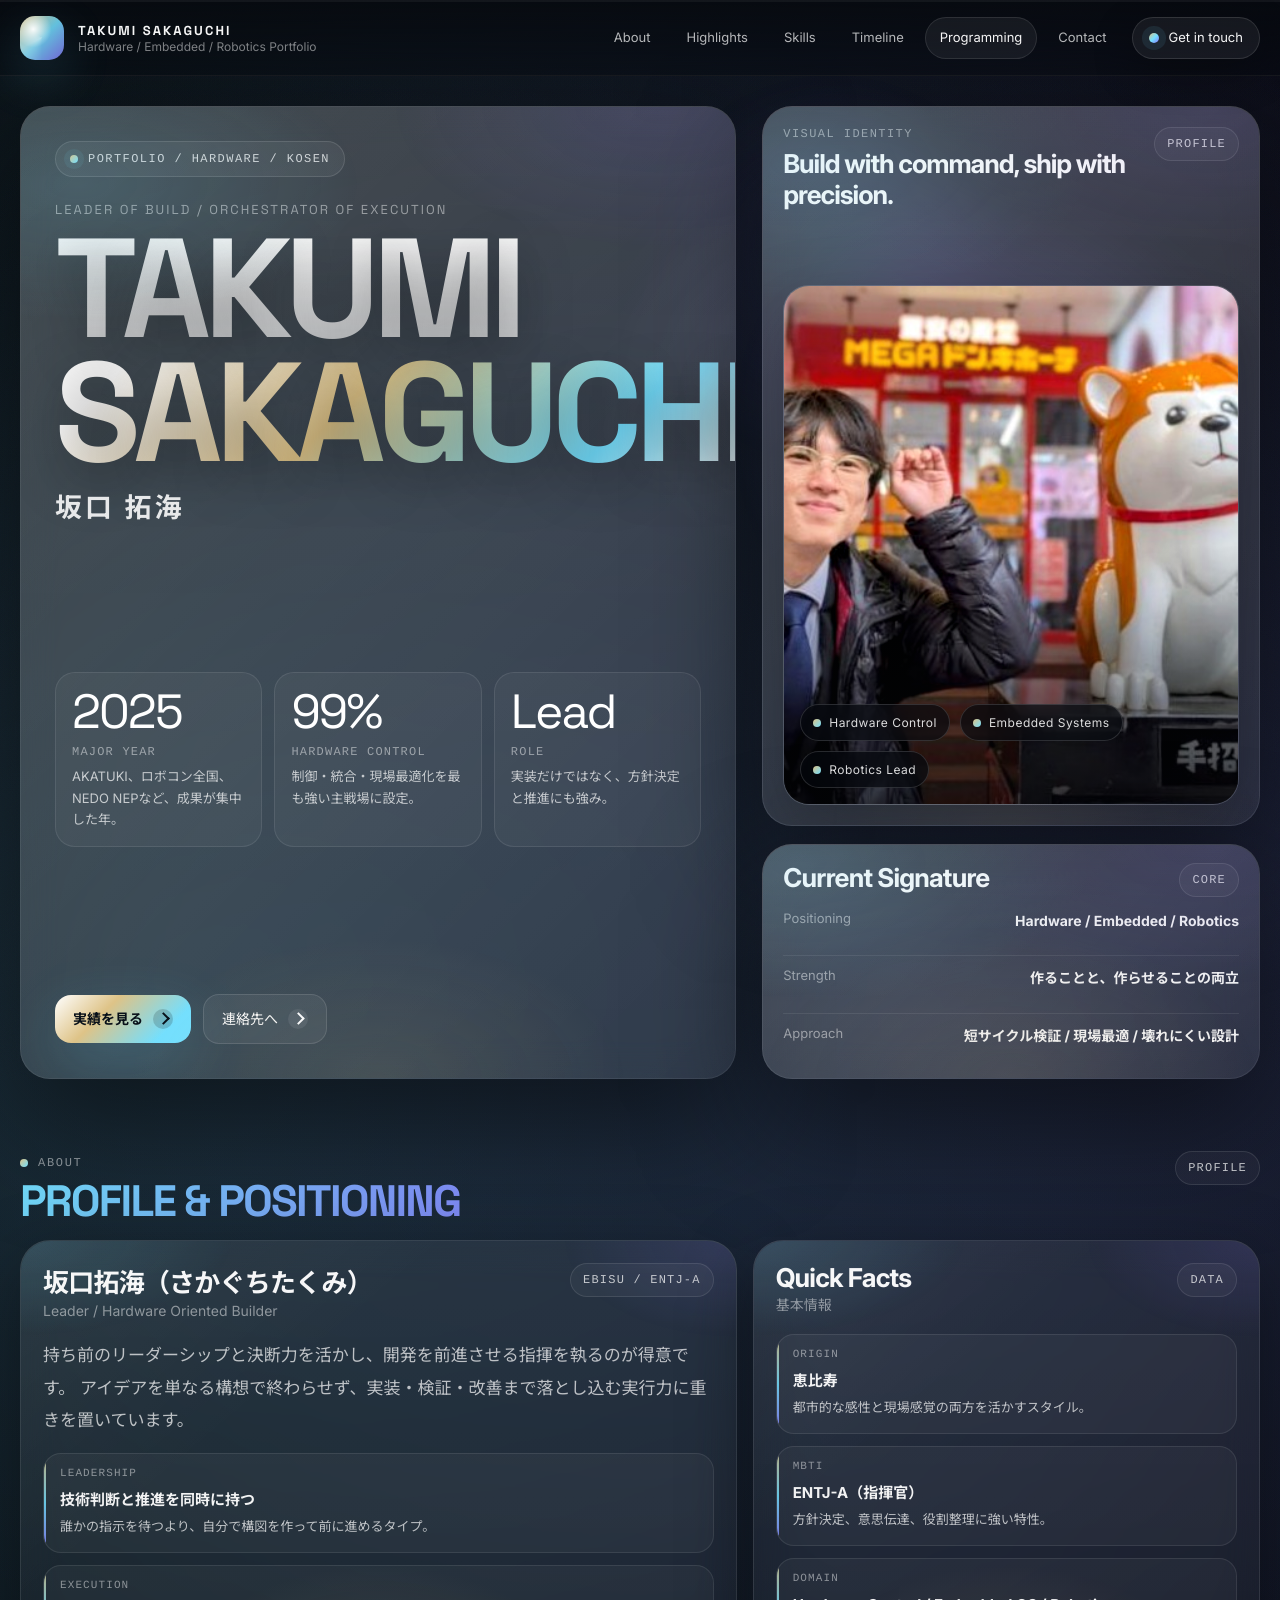
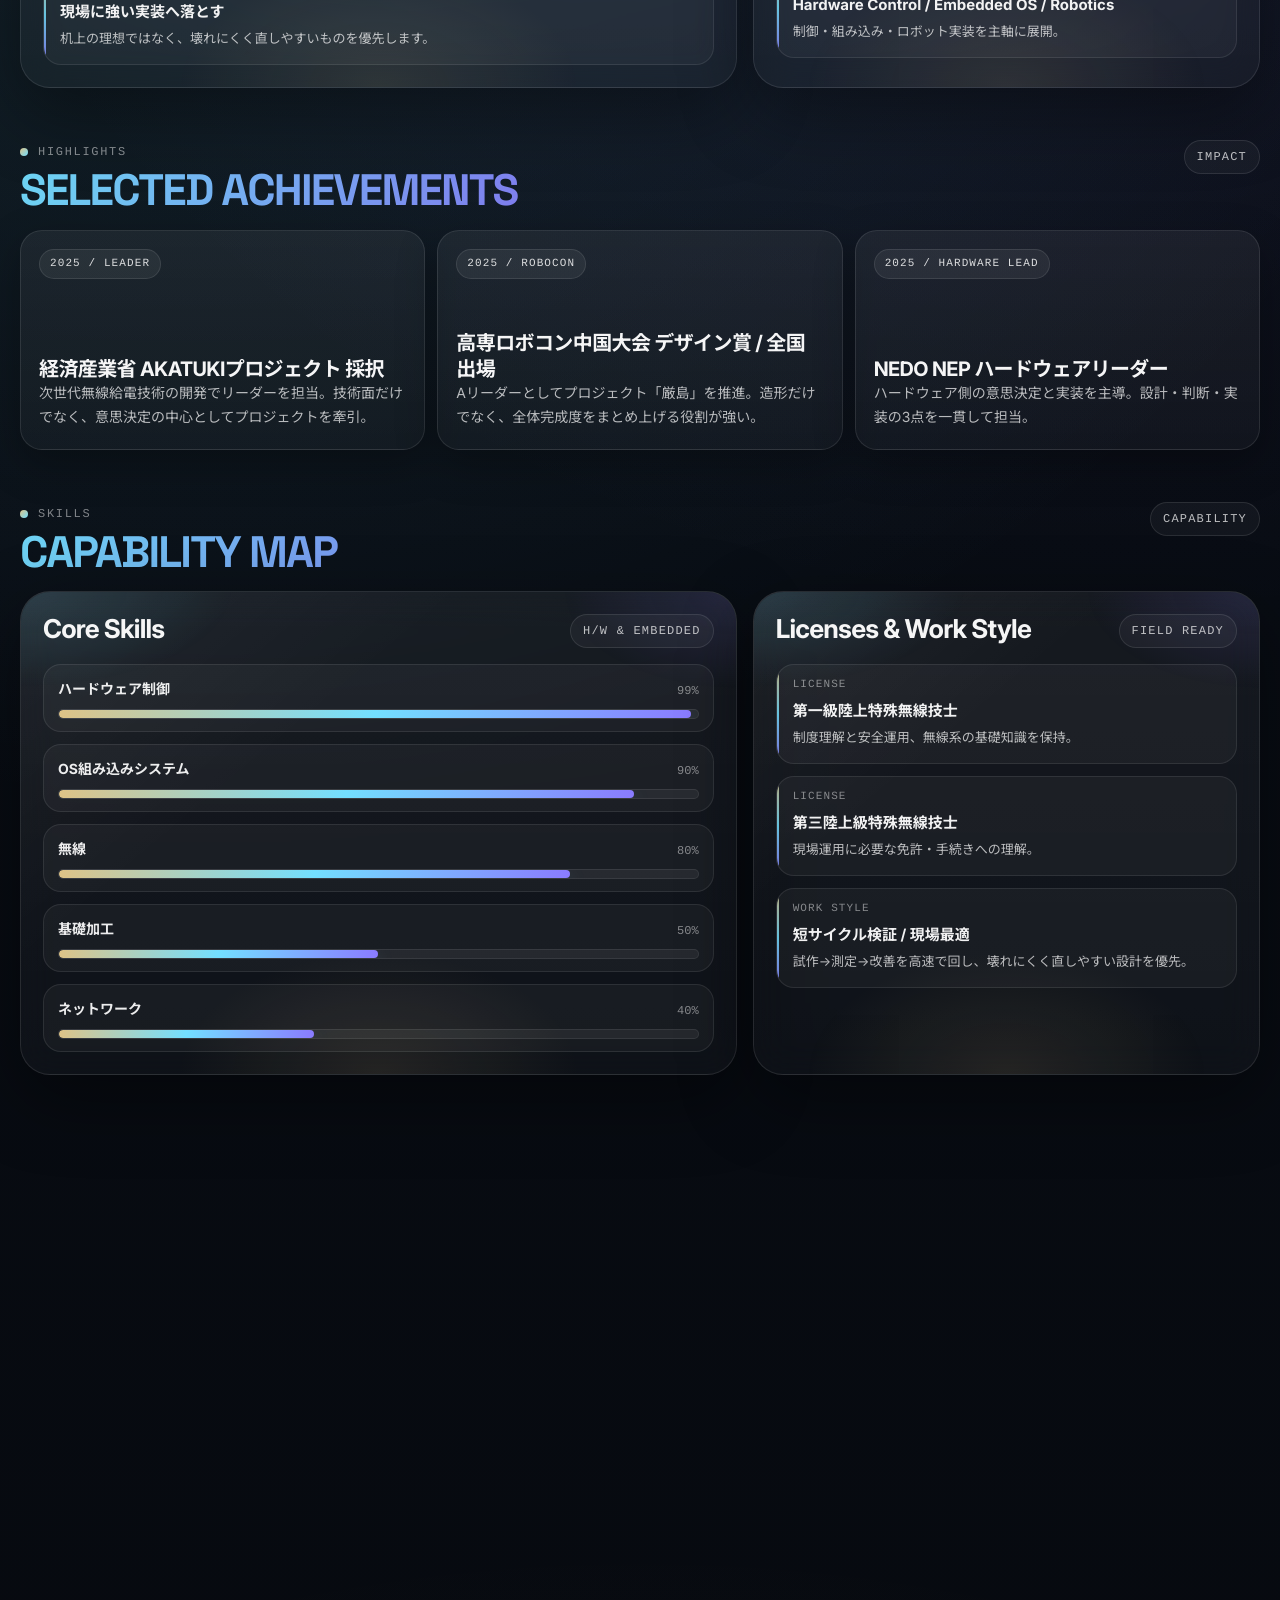
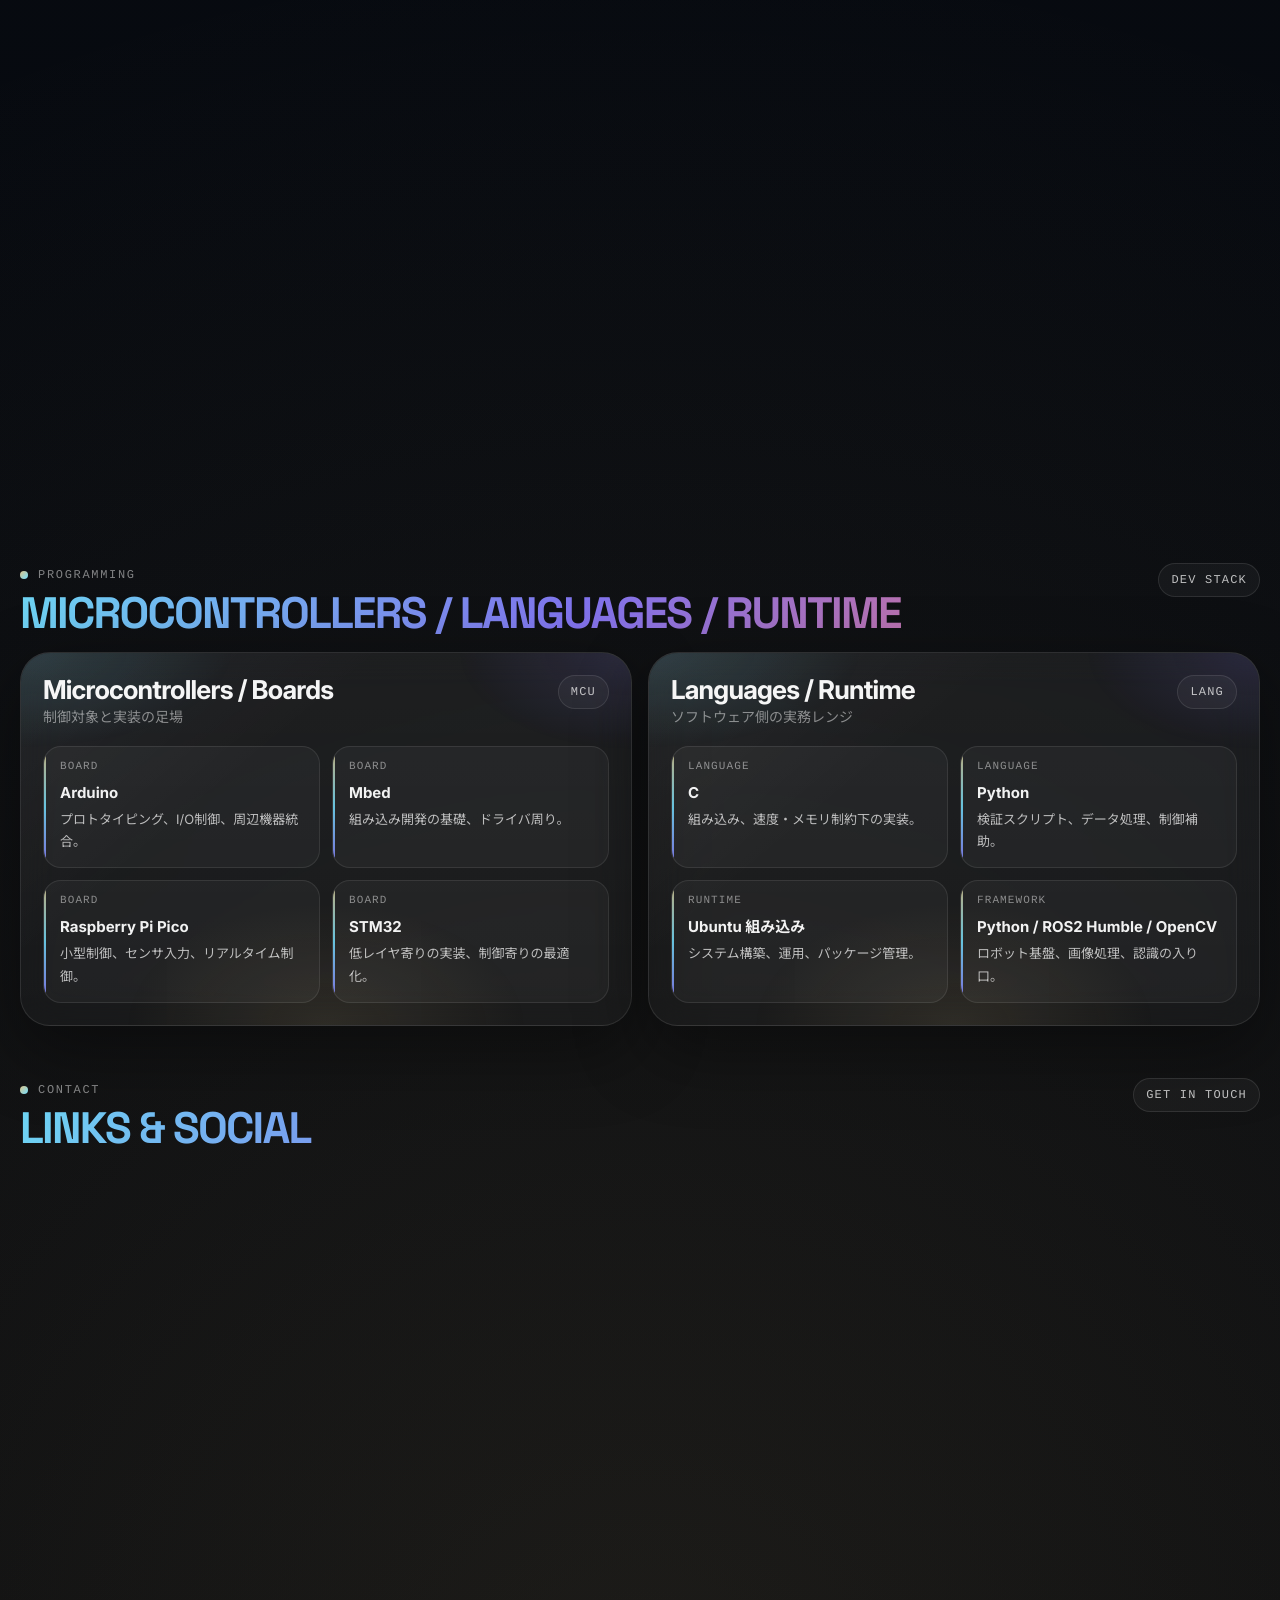
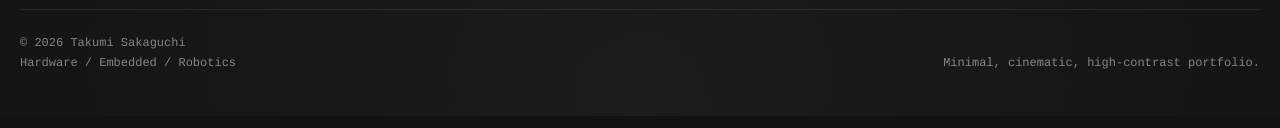
==== docs/index.html @ 0d45db68 "Modernize docs UI with external CSS/JS assets" ====
<!doctype html>
<html lang="ja">
<head>
  <meta charset="utf-8" />
  <meta name="viewport" content="width=device-width, initial-scale=1" />
  <meta name="color-scheme" content="dark" />
  <meta name="theme-color" content="#06070b" />
  <title>坂口拓海 | Portfolio</title>

  <meta name="description" content="坂口拓海（さかぐちたくみ）| Hardware / Embedded / Robotics Portfolio" />
  <meta name="robots" content="index,follow" />
  <link rel="canonical" href="https://neyayomosugara.github.io/" />

  <meta property="og:title" content="坂口拓海 | Portfolio" />
  <meta property="og:description" content="Hardware / Embedded / Robotics" />
  <meta property="og:type" content="website" />
  <meta property="og:url" content="https://neyayomosugara.github.io/" />

  <link rel="preconnect" href="https://fonts.googleapis.com" />
  <link rel="preconnect" href="https://fonts.gstatic.com" crossorigin />
  <link href="https://fonts.googleapis.com/css2?family=Inter:wght@400;500;600;700;800;900&family=Noto+Sans+JP:wght@400;500;700;800&family=Space+Grotesk:wght@500;700&display=swap" rel="stylesheet" />

  <script type="application/ld+json">
  {
    "@context": "https://schema.org",
    "@type": "Person",
    "name": "坂口 拓海",
    "alternateName": "Takumi Sakaguchi",
    "url": "https://neyayomosugara.github.io/",
    "sameAs": [
      "https://www.instagram.com/neya_kosen/",
      "https://www.linkedin.com/in/%E6%8B%93%E6%B5%B7-%E5%9D%82%E5%8F%A3-61258a3ab/?skipRedirect=true"
    ],
    "jobTitle": "Hardware / Embedded / Robotics",
    "knowsAbout": [
      "Hardware Control",
      "Embedded Systems",
      "Robotics",
      "Wireless",
      "KOSEN Robocon"
    ]
  }
  </script>

  <style>
    :root{
      --bg: #05070b;
      --bg-soft: #0a0f17;
      --panel: rgba(12,16,24,.68);
      --panel-2: rgba(255,255,255,.04);
      --panel-3: rgba(255,255,255,.06);
      --line: rgba(255,255,255,.10);
      --line-strong: rgba(255,255,255,.18);
      --text: rgba(255,255,255,.96);
      --muted: rgba(255,255,255,.70);
      --muted-2: rgba(255,255,255,.48);

      --gold: #dec387;
      --ice: #73dfff;
      --violet: #8a7bff;
      --rose: #ff7f93;
      --lime: #7df0bb;

      --glow-a: radial-gradient(circle at 15% 20%, rgba(115,223,255,.16), transparent 35%);
      --glow-b: radial-gradient(circle at 88% 18%, rgba(138,123,255,.14), transparent 32%);
      --glow-c: radial-gradient(circle at 50% 100%, rgba(222,195,135,.11), transparent 36%);

      --radius-xl: 30px;
      --radius-lg: 22px;
      --radius-md: 16px;
      --radius-sm: 12px;

      --shadow-xl: 0 40px 120px rgba(0,0,0,.55);
      --shadow-lg: 0 24px 72px rgba(0,0,0,.40);
      --shadow-md: 0 14px 40px rgba(0,0,0,.28);

      --container: min(1240px, calc(100vw - 40px));
      --header-h: 76px;

      --display: "Space Grotesk", "Inter", system-ui, sans-serif;
      --sans: "Inter", "Noto Sans JP", system-ui, sans-serif;
      --jp: "Noto Sans JP", "Inter", system-ui, sans-serif;
      --mono: ui-monospace, SFMono-Regular, Menlo, Consolas, monospace;

      --hero-title: clamp(54px, 11vw, 150px);
      --hero-sub: clamp(18px, 2.1vw, 30px);
      --h2: clamp(24px, 4vw, 44px);
      --h3: clamp(18px, 2.2vw, 26px);
      --body: clamp(14px, 1.35vw, 17px);

      --scroll: 0;
      --mx: 50%;
      --my: 50%;
    }

    *{ box-sizing:border-box; }
    html{ scroll-behavior:smooth; }
    html,body{ min-height:100%; }
    body{
      margin:0;
      color:var(--text);
      background:
        var(--glow-a),
        var(--glow-b),
        var(--glow-c),
        linear-gradient(180deg, #05070b 0%, #080c13 44%, #05070b 100%);
      font-family:var(--sans);
      overflow-x:hidden;
      -webkit-font-smoothing: antialiased;
      text-rendering: geometricPrecision;
    }

    body::before{
      content:"";
      position:fixed;
      inset:0;
      pointer-events:none;
      z-index:-2;
      background:
        linear-gradient(to right, rgba(255,255,255,.04) 1px, transparent 1px),
        linear-gradient(to bottom, rgba(255,255,255,.03) 1px, transparent 1px);
      background-size: 68px 68px;
      mask-image: radial-gradient(circle at 50% 25%, rgba(0,0,0,1), rgba(0,0,0,.2) 55%, transparent 78%);
      opacity:.28;
    }

    body::after{
      content:"";
      position:fixed;
      inset:-20%;
      pointer-events:none;
      z-index:-1;
      opacity:.16;
      background-image:url("data:image/svg+xml,%3Csvg xmlns='http://www.w3.org/2000/svg' width='220' height='220'%3E%3Cfilter id='n'%3E%3CfeTurbulence type='fractalNoise' baseFrequency='.95' numOctaves='3' stitchTiles='stitch'/%3E%3C/filter%3E%3Crect width='220' height='220' filter='url(%23n)' opacity='.55'/%3E%3C/svg%3E");
      mix-blend-mode:soft-light;
      animation: grainMove 10s steps(6) infinite;
    }

    @keyframes grainMove{
      0%{transform:translate(-2%, -1%)}
      25%{transform:translate(2%, -2%)}
      50%{transform:translate(1%, 2%)}
      75%{transform:translate(-1%, 1%)}
      100%{transform:translate(-2%, -1%)}
    }

    ::selection{ background: rgba(115,223,255,.28); }
    img{ max-width:100%; display:block; }
    a{ color:inherit; }
    button, a{ -webkit-tap-highlight-color: transparent; }
    :focus-visible{ outline:2px solid rgba(115,223,255,.8); outline-offset:3px; }

    .skip{
      position:absolute;
      left:14px;
      top:-56px;
      z-index:9999;
      padding:10px 14px;
      border-radius:12px;
      background:#0d1320;
      border:1px solid var(--line-strong);
      color:var(--text);
      text-decoration:none;
      transition:top .2s ease;
    }
    .skip:focus{ top:14px; }

    .progress{
      position:fixed;
      inset:0 auto auto 0;
      width:100%;
      height:2px;
      z-index:90;
      background:rgba(255,255,255,.05);
    }
    .progress > span{
      display:block;
      width:0%;
      height:100%;
      background: linear-gradient(90deg, var(--gold), var(--ice), var(--violet));
      box-shadow: 0 0 24px rgba(115,223,255,.45);
    }

    .cursor-glow{
      position:fixed;
      width:440px;
      height:440px;
      border-radius:50%;
      pointer-events:none;
      left:var(--mx);
      top:var(--my);
      transform:translate(-50%,-50%);
      background: radial-gradient(circle, rgba(115,223,255,.12), rgba(138,123,255,.10), transparent 62%);
      filter: blur(18px);
      z-index:-1;
      opacity:.85;
    }

    .shell{
      width:var(--container);
      margin:0 auto;
    }

    header{
      position:sticky;
      top:0;
      z-index:70;
      height:var(--header-h);
      backdrop-filter: blur(18px);
      background: linear-gradient(180deg, rgba(7,10,15,.88), rgba(7,10,15,.42));
      border-bottom:1px solid rgba(255,255,255,.06);
    }
    .nav{
      width:var(--container);
      height:100%;
      margin:0 auto;
      display:flex;
      align-items:center;
      justify-content:space-between;
      gap:18px;
    }
    .brand{
      display:flex;
      align-items:center;
      gap:14px;
      text-decoration:none;
      min-width:0;
    }
    .brand-mark{
      width:44px;
      height:44px;
      border-radius:15px;
      position:relative;
      overflow:hidden;
      background:
        radial-gradient(circle at 30% 30%, rgba(255,255,255,.95), rgba(255,255,255,0) 42%),
        linear-gradient(135deg, rgba(222,195,135,.95), rgba(115,223,255,.86), rgba(138,123,255,.82));
      box-shadow: 0 18px 50px rgba(115,223,255,.18);
      flex:0 0 auto;
    }
    .brand-mark::after{
      content:"";
      position:absolute;
      inset:-60%;
      background: conic-gradient(from 180deg, transparent, rgba(255,255,255,.28), transparent 35%);
      animation: spin 5s linear infinite;
    }
    @keyframes spin{ to{ transform:rotate(360deg); } }

    .brand-copy{ min-width:0; }
    .brand-copy strong{
      display:block;
      font-family:var(--display);
      font-size:13px;
      letter-spacing:.16em;
      text-transform:uppercase;
      white-space:nowrap;
    }
    .brand-copy span{
      display:block;
      font-size:12px;
      color:var(--muted-2);
      white-space:nowrap;
      overflow:hidden;
      text-overflow:ellipsis;
    }

    .nav-links{
      display:flex;
      align-items:center;
      gap:6px;
      flex-wrap:wrap;
      justify-content:flex-end;
    }
    .nav-links a,
    .ghost-btn,
    .solid-btn,
    .mini-link{
      text-decoration:none;
      transition: transform .18s ease, background .25s ease, border-color .25s ease, color .25s ease;
    }
    .nav-links a{
      font-size:13px;
      color:var(--muted);
      padding:12px 14px;
      border-radius:999px;
      border:1px solid transparent;
      position:relative;
    }
    .nav-links a:hover,
    .nav-links a.active{
      color:var(--text);
      background:rgba(255,255,255,.06);
      border-color:rgba(255,255,255,.10);
    }

    .contact-chip{
      display:inline-flex;
      align-items:center;
      gap:10px;
      padding:12px 16px;
      border-radius:999px;
      border:1px solid rgba(255,255,255,.12);
      background:rgba(255,255,255,.06);
      box-shadow: var(--shadow-md);
      color:var(--text);
      text-decoration:none;
      font-size:13px;
      white-space:nowrap;
    }
    .contact-chip .dot{
      width:10px;
      height:10px;
      border-radius:999px;
      background:linear-gradient(135deg, var(--gold), var(--ice), var(--violet));
      box-shadow: 0 0 0 7px rgba(115,223,255,.09);
    }
    .contact-chip:hover{ transform:translateY(-1px); }

    main{ position:relative; }
    section{
      width:var(--container);
      margin:0 auto;
      padding: 26px 0;
      scroll-margin-top: calc(var(--header-h) + 20px);
    }

    .hero{
      min-height: calc(100svh - var(--header-h));
      display:grid;
      align-items:center;
      padding: 30px 0 46px;
      position:relative;
      isolation:isolate;
    }
    .hero::before{
      content:"";
      position:absolute;
      inset: 8% 0 auto auto;
      width:min(560px, 42vw);
      height:min(560px, 42vw);
      border-radius:50%;
      background: radial-gradient(circle, rgba(222,195,135,.20), rgba(138,123,255,.14), transparent 68%);
      filter: blur(14px);
      opacity:.92;
      z-index:-1;
    }
    .hero-grid{
      display:grid;
      grid-template-columns: 1.18fr .82fr;
      gap:26px;
      align-items:stretch;
    }

    .glass{
      position:relative;
      overflow:hidden;
      border-radius: var(--radius-xl);
      border:1px solid rgba(255,255,255,.10);
      background:
        linear-gradient(180deg, rgba(255,255,255,.06), rgba(255,255,255,.03)) padding-box,
        linear-gradient(135deg, rgba(255,255,255,.18), rgba(255,255,255,.05)) border-box;
      box-shadow: var(--shadow-xl);
      backdrop-filter: blur(18px);
    }
    .glass::before{
      content:"";
      position:absolute;
      inset:-1px;
      background:
        radial-gradient(500px 240px at 8% 8%, rgba(115,223,255,.16), transparent 58%),
        radial-gradient(500px 260px at 90% 0%, rgba(138,123,255,.14), transparent 56%),
        radial-gradient(460px 260px at 50% 100%, rgba(222,195,135,.12), transparent 56%);
      pointer-events:none;
      opacity:.9;
    }
    .glass::after{
      content:"";
      position:absolute;
      inset:0;
      pointer-events:none;
      background: radial-gradient(420px 320px at var(--mx) var(--my), rgba(255,255,255,.10), transparent 60%);
      opacity:.75;
      mix-blend-mode:screen;
    }

    .hero-copy{
      padding:34px;
      min-height: 720px;
      display:flex;
      flex-direction:column;
      justify-content:space-between;
      gap:26px;
    }

    .eyebrow{
      display:inline-flex;
      align-items:center;
      gap:10px;
      width:fit-content;
      padding:10px 14px;
      border-radius:999px;
      border:1px solid rgba(255,255,255,.12);
      background:rgba(255,255,255,.05);
      font-family:var(--mono);
      font-size:12px;
      color:rgba(255,255,255,.76);
      letter-spacing:.12em;
      text-transform:uppercase;
    }
    .eyebrow i{
      width:8px;
      height:8px;
      border-radius:999px;
      background: linear-gradient(135deg, var(--gold), var(--ice));
      box-shadow: 0 0 0 6px rgba(115,223,255,.08);
    }

    .hero-title-wrap{
      display:grid;
      gap:10px;
    }
    .hero-kicker{
      color:var(--muted-2);
      font-family:var(--display);
      letter-spacing:.16em;
      text-transform:uppercase;
      font-size:13px;
    }
    .hero-title{
      margin:0;
      font-family:var(--display);
      font-size:var(--hero-title);
      line-height:.88;
      letter-spacing:-.05em;
      text-transform:uppercase;
      text-wrap:balance;
      text-shadow: 0 18px 50px rgba(0,0,0,.35);
    }
    .hero-title .line{
      display:block;
      background: linear-gradient(180deg, rgba(255,255,255,.98), rgba(255,255,255,.72));
      -webkit-background-clip:text;
      background-clip:text;
      color:transparent;
    }
    .hero-title .accent{
      background: linear-gradient(135deg, #ffffff 10%, var(--gold) 42%, var(--ice) 78%, #ffffff 100%);
      -webkit-background-clip:text;
      background-clip:text;
      color:transparent;
    }

    .hero-ja{
      font-family:var(--jp);
      font-size:var(--hero-sub);
      font-weight:700;
      letter-spacing:.12em;
      color:rgba(255,255,255,.88);
    }
    .hero-lead{
      max-width: 34ch;
      margin:0;
      color:var(--muted);
      font-size: clamp(15px, 1.6vw, 19px);
      line-height:1.9;
    }

    .metrics{
      display:grid;
      grid-template-columns: repeat(3, minmax(0, 1fr));
      gap:12px;
    }
    .metric{
      padding:16px 16px 14px;
      border-radius:20px;
      border:1px solid rgba(255,255,255,.09);
      background: rgba(255,255,255,.04);
      min-height:100px;
    }
    .metric .num{
      display:block;
      font-family:var(--display);
      font-size: clamp(28px, 5vw, 48px);
      line-height:1;
      letter-spacing:-.04em;
      margin-bottom:8px;
      color:#fff;
    }
    .metric .label{
      display:block;
      font-size:12px;
      color:var(--muted-2);
      letter-spacing:.10em;
      text-transform:uppercase;
      font-family:var(--mono);
      margin-bottom:8px;
    }
    .metric p{
      margin:0;
      font-size:13px;
      line-height:1.65;
      color:var(--muted);
    }

    .hero-actions{
      display:flex;
      flex-wrap:wrap;
      gap:12px;
      align-items:center;
    }
    .solid-btn,
    .ghost-btn{
      display:inline-flex;
      align-items:center;
      justify-content:center;
      gap:10px;
      padding:14px 18px;
      border-radius:16px;
      font-size:14px;
      white-space:nowrap;
    }
    .solid-btn{
      color:#081019;
      background: linear-gradient(135deg, #fff, var(--gold) 36%, var(--ice) 80%);
      box-shadow: 0 20px 60px rgba(115,223,255,.20);
      font-weight:700;
    }
    .ghost-btn{
      border:1px solid rgba(255,255,255,.12);
      background: rgba(255,255,255,.06);
      color:var(--text);
    }
    .solid-btn:hover,
    .ghost-btn:hover,
    .mini-link:hover{ transform: translateY(-2px); }

    .arrow{
      width:20px;
      height:20px;
      border-radius:10px;
      background:rgba(0,0,0,.16);
      position:relative;
      flex:0 0 auto;
    }
    .ghost-btn .arrow{ background:rgba(255,255,255,.08); }
    .arrow::after{
      content:"";
      position:absolute;
      left:6px;
      top:5px;
      width:7px;
      height:7px;
      border-right:2px solid currentColor;
      border-bottom:2px solid currentColor;
      transform: rotate(-45deg);
    }

    .hero-side{
      display:grid;
      grid-template-rows: 1fr auto;
      gap:18px;
    }
    .portrait-card{
      padding:20px;
      display:grid;
      gap:18px;
      align-content:space-between;
      min-height:720px;
    }
    .portrait-head{
      display:flex;
      justify-content:space-between;
      gap:12px;
      align-items:flex-start;
    }
    .caption{
      font-family:var(--mono);
      font-size:12px;
      letter-spacing:.12em;
      color:var(--muted-2);
      text-transform:uppercase;
    }
    .portrait-frame{
      position:relative;
      min-height: 520px;
      border-radius: 26px;
      overflow:hidden;
      border:1px solid rgba(255,255,255,.10);
      background:
        radial-gradient(circle at 35% 20%, rgba(255,255,255,.12), transparent 34%),
        linear-gradient(180deg, rgba(255,255,255,.06), rgba(255,255,255,.02));
      box-shadow: inset 0 0 0 1px rgba(255,255,255,.03), 0 28px 70px rgba(0,0,0,.35);
    }
    .portrait-frame img{
      width:100%;
      height:100%;
      object-fit:cover;
      filter: saturate(1.04) contrast(1.04);
      transform: scale(1.015);
    }
    .portrait-overlay{
      position:absolute;
      inset:0;
      pointer-events:none;
      background:
        linear-gradient(180deg, rgba(255,255,255,.14), rgba(255,255,255,0) 20%),
        linear-gradient(180deg, rgba(0,0,0,0) 50%, rgba(4,5,8,.72) 100%);
    }
    .portrait-badges{
      position:absolute;
      left:16px;
      right:16px;
      bottom:16px;
      display:flex;
      flex-wrap:wrap;
      gap:10px;
      z-index:1;
    }
    .badge{
      display:inline-flex;
      align-items:center;
      gap:8px;
      padding:10px 12px;
      border-radius:999px;
      border:1px solid rgba(255,255,255,.14);
      background: rgba(6,10,16,.68);
      backdrop-filter: blur(14px);
      color:rgba(255,255,255,.86);
      font-size:12px;
      letter-spacing:.04em;
    }
    .badge i{
      width:8px;
      height:8px;
      border-radius:999px;
      background:linear-gradient(135deg, var(--gold), var(--ice));
    }

    .status-card{
      padding:18px 20px;
      display:grid;
      gap:14px;
    }
    .status-list{
      display:grid;
      gap:10px;
    }
    .status-item{
      display:flex;
      justify-content:space-between;
      gap:12px;
      padding:12px 0;
      border-top:1px solid rgba(255,255,255,.08);
    }
    .status-item:first-child{ border-top:0; padding-top:0; }
    .status-item span{
      color:var(--muted-2);
      font-size:13px;
      white-space:nowrap;
    }
    .status-item strong{
      font-size:14px;
      color:rgba(255,255,255,.92);
      text-align:right;
      line-height:1.6;
    }

    .section-head{
      display:grid;
      grid-template-columns: 1fr auto;
      gap:18px;
      align-items:end;
      margin-bottom:18px;
    }
    .section-mark{
      display:inline-flex;
      align-items:center;
      gap:10px;
      margin-bottom:10px;
      font-family:var(--mono);
      font-size:12px;
      color:var(--muted-2);
      letter-spacing:.14em;
      text-transform:uppercase;
    }
    .section-mark i{
      width:8px;
      height:8px;
      border-radius:999px;
      background:linear-gradient(135deg, var(--gold), var(--ice));
    }
    .section-title{
      margin:0;
      font-family:var(--display);
      font-size:var(--h2);
      line-height:.96;
      letter-spacing:-.04em;
      text-transform:uppercase;
    }
    .section-desc{
      margin:10px 0 0;
      max-width:72ch;
      color:var(--muted);
      font-size:15px;
      line-height:1.8;
    }
    .section-chip{
      align-self:start;
      display:inline-flex;
      padding:9px 12px;
      border-radius:999px;
      border:1px solid rgba(255,255,255,.10);
      background:rgba(255,255,255,.04);
      color:rgba(255,255,255,.72);
      font-size:12px;
      font-family:var(--mono);
      letter-spacing:.10em;
      text-transform:uppercase;
      white-space:nowrap;
    }

    .grid{
      display:grid;
      grid-template-columns: repeat(12, minmax(0, 1fr));
      gap:16px;
    }
    .span-12{ grid-column: span 12; }
    .span-8{ grid-column: span 8; }
    .span-7{ grid-column: span 7; }
    .span-6{ grid-column: span 6; }
    .span-5{ grid-column: span 5; }
    .span-4{ grid-column: span 4; }

    .card{
      position:relative;
      overflow:hidden;
      border-radius: var(--radius-xl);
      border:1px solid rgba(255,255,255,.10);
      background: linear-gradient(180deg, rgba(255,255,255,.06), rgba(255,255,255,.03));
      box-shadow: var(--shadow-lg);
      backdrop-filter: blur(18px);
      min-height:100%;
    }
    .card::before{
      content:"";
      position:absolute;
      inset:-1px;
      background:
        radial-gradient(400px 180px at 0% 0%, rgba(115,223,255,.14), transparent 55%),
        radial-gradient(320px 180px at 100% 0%, rgba(138,123,255,.14), transparent 56%),
        radial-gradient(360px 220px at 50% 100%, rgba(222,195,135,.11), transparent 58%);
      pointer-events:none;
      opacity:.95;
    }
    .card-inner{
      position:relative;
      z-index:1;
      padding:22px;
      display:grid;
      gap:16px;
    }
    .card-top{
      display:flex;
      align-items:flex-start;
      justify-content:space-between;
      gap:14px;
    }
    .card-top h3{
      margin:0;
      font-size:var(--h3);
      letter-spacing:-.03em;
    }
    .card-top p{
      margin:0;
      font-size:14px;
      color:var(--muted-2);
      line-height:1.7;
    }

    .lede{
      margin:0;
      color:var(--muted);
      line-height:1.9;
      font-size:var(--body);
    }

    .info-list,
    .stack-list,
    .contact-list,
    .timeline-list,
    .feature-list{
      display:grid;
      gap:12px;
    }
    .info-row,
    .stack-item,
    .contact-row,
    .feature-item,
    .timeline-item{
      position:relative;
      padding:14px 14px 14px 16px;
      border-radius:18px;
      border:1px solid rgba(255,255,255,.09);
      background: rgba(255,255,255,.04);
      overflow:hidden;
    }
    .info-row::before,
    .stack-item::before,
    .contact-row::before,
    .feature-item::before,
    .timeline-item::before{
      content:"";
      position:absolute;
      inset:0 auto 0 0;
      width:2px;
      background: linear-gradient(180deg, var(--gold), var(--ice), var(--violet));
      opacity:.85;
    }
    .info-row small,
    .stack-item small,
    .contact-row small,
    .feature-item small,
    .timeline-item small{
      display:block;
      font-family:var(--mono);
      font-size:11px;
      letter-spacing:.10em;
      text-transform:uppercase;
      color:var(--muted-2);
      margin-bottom:8px;
    }
    .info-row strong,
    .stack-item strong,
    .contact-row strong,
    .feature-item strong,
    .timeline-item strong{
      display:block;
      font-size:15px;
      line-height:1.6;
      color:rgba(255,255,255,.94);
      margin-bottom:4px;
    }
    .info-row span,
    .stack-item span,
    .contact-row span,
    .feature-item span,
    .timeline-item span{
      display:block;
      font-size:13px;
      line-height:1.7;
      color:var(--muted);
    }
    .timeline-item{
      transition: transform .24s ease, border-color .24s ease, box-shadow .24s ease;
    }
    .timeline-item:hover{
      transform: translateY(-2px);
      border-color: rgba(115,223,255,.32);
      box-shadow: 0 14px 34px rgba(0,0,0,.24);
    }
    .award-badge{
      display:inline-block;
      margin-top:8px;
      padding:4px 10px;
      border-radius:999px;
      font-size:11px;
      letter-spacing:.08em;
      text-transform:uppercase;
      color:var(--gold);
      border:1px solid rgba(222,195,135,.42);
      background:rgba(222,195,135,.10);
    }

    .highlight-grid{
      display:grid;
      grid-template-columns: repeat(3, minmax(0, 1fr));
      gap:12px;
    }
    .highlight-card{
      padding:18px;
      border-radius:22px;
      border:1px solid rgba(255,255,255,.10);
      background: linear-gradient(180deg, rgba(255,255,255,.06), rgba(255,255,255,.03));
      min-height: 220px;
      display:flex;
      flex-direction:column;
      justify-content:space-between;
      gap:18px;
      box-shadow: var(--shadow-md);
    }
    .highlight-card .year{
      display:inline-flex;
      width:fit-content;
      padding:8px 10px;
      border-radius:999px;
      font-family:var(--mono);
      font-size:11px;
      letter-spacing:.10em;
      text-transform:uppercase;
      color:rgba(255,255,255,.84);
      background:rgba(255,255,255,.06);
      border:1px solid rgba(255,255,255,.10);
    }
    .highlight-card h3{
      margin:0;
      font-size:20px;
      line-height:1.3;
      letter-spacing:-.03em;
    }
    .highlight-card p{
      margin:0;
      color:var(--muted);
      font-size:14px;
      line-height:1.75;
    }

    .skill-bars{ display:grid; gap:12px; }
    .skill-bar{
      padding:14px 14px 12px;
      border-radius:18px;
      border:1px solid rgba(255,255,255,.09);
      background: rgba(255,255,255,.04);
    }
    .skill-bar-top{
      display:flex;
      justify-content:space-between;
      gap:12px;
      align-items:baseline;
      margin-bottom:10px;
    }
    .skill-bar-top strong{
      font-size:14px;
      color:rgba(255,255,255,.92);
    }
    .skill-bar-top span{
      font-family:var(--mono);
      font-size:12px;
      color:var(--muted-2);
    }
    .track{
      position:relative;
      width:100%;
      height:10px;
      border-radius:999px;
      overflow:hidden;
      background: rgba(255,255,255,.06);
      border:1px solid rgba(255,255,255,.08);
    }
    .fill{
      height:100%;
      width:0;
      border-radius:999px;
      background: linear-gradient(90deg, var(--gold), var(--ice), var(--violet));
      box-shadow: 0 8px 20px rgba(115,223,255,.18);
    }

    .timeline-block{ display:grid; gap:14px; }
    .timeline-year{
      border-radius:24px;
      border:1px solid rgba(255,255,255,.10);
      overflow:hidden;
      background: linear-gradient(180deg, rgba(255,255,255,.05), rgba(255,255,255,.02));
    }
    .timeline-year-head{
      display:flex;
      justify-content:space-between;
      gap:12px;
      align-items:center;
      padding:16px 18px;
      border-bottom:1px solid rgba(255,255,255,.08);
      background: linear-gradient(180deg, rgba(255,255,255,.04), rgba(255,255,255,.01));
    }
    .timeline-year-head strong{
      font-family:var(--display);
      font-size:20px;
      letter-spacing:.08em;
      text-transform:uppercase;
    }
    .timeline-year-head span{
      font-family:var(--mono);
      font-size:12px;
      color:var(--muted-2);
      text-transform:uppercase;
      letter-spacing:.10em;
    }
    .timeline-year-body{
      padding:16px 18px 18px;
      display:grid;
      gap:12px;
    }

    .stack-grid{
      display:grid;
      grid-template-columns: repeat(2, minmax(0, 1fr));
      gap:12px;
    }

    .mini-link{
      display:inline-flex;
      align-items:center;
      gap:10px;
      width:fit-content;
      padding:12px 14px;
      border-radius:16px;
      border:1px solid rgba(255,255,255,.12);
      background: rgba(255,255,255,.06);
      color:var(--text);
    }

    .social-grid{
      display:grid;
      grid-template-columns: 1.1fr .9fr;
      gap:16px;
    }
    .social-handle{
      display:flex;
      align-items:center;
      gap:12px;
      padding:18px;
      border-radius:22px;
      border:1px solid rgba(255,255,255,.10);
      background: rgba(255,255,255,.04);
    }
    .social-handle .mark{
      width:14px;
      height:14px;
      border-radius:999px;
      background: linear-gradient(135deg, var(--gold), var(--ice), var(--rose));
      box-shadow: 0 0 0 10px rgba(115,223,255,.07);
      flex:0 0 auto;
    }
    .social-handle strong{
      display:block;
      font-size:15px;
      margin-bottom:5px;
    }
    .social-handle span{
      display:block;
      font-size:13px;
      color:var(--muted);
      line-height:1.7;
    }

    footer{
      width:var(--container);
      margin: 0 auto;
      padding: 26px 0 46px;
      display:flex;
      justify-content:space-between;
      gap:16px;
      align-items:flex-end;
      color:var(--muted-2);
      border-top:1px solid rgba(255,255,255,.08);
      font-size:12px;
    }
    footer .left{
      display:grid;
      gap:6px;
    }

    .reveal{
      opacity:0;
      transform: translateY(20px) scale(.985);
      transition: opacity .8s cubic-bezier(.22,1,.36,1), transform .8s cubic-bezier(.22,1,.36,1);
    }
    .reveal.show{
      opacity:1;
      transform: translateY(0) scale(1);
    }

    @media (max-width: 1100px){
      .hero-grid,
      .social-grid{
        grid-template-columns: 1fr;
      }
      .hero-copy,
      .portrait-card{ min-height:auto; }
      .portrait-frame{ min-height: 460px; }
      .highlight-grid{ grid-template-columns: 1fr; }
      .stack-grid{ grid-template-columns: 1fr; }
    }

    @media (max-width: 900px){
      .span-8,
      .span-7,
      .span-6,
      .span-5,
      .span-4{ grid-column: span 12; }
      .nav{ gap:12px; }
      .nav-links{ display:none; }
      .metrics{ grid-template-columns: 1fr; }
      .hero-copy{ padding:22px; }
      .portrait-card{ padding:18px; }
      .section-head{ grid-template-columns: 1fr; }
      .highlight-card{ min-height:unset; }
    }

    @media (max-width: 640px){
      :root{ --container: min(100vw - 24px, 1240px); }
      header{ height:68px; }
      .brand-copy span{ display:none; }
      .contact-chip span:last-child{ display:none; }
      section{ padding: 18px 0; }
      .hero{ padding-top: 18px; }
      .hero-title{ line-height:.92; }
      .portrait-frame{ min-height: 360px; }
      footer{ flex-direction:column; align-items:flex-start; }
    }

    @media (prefers-reduced-motion: reduce){
      html{ scroll-behavior:auto; }
      *, *::before, *::after{ animation:none !important; transition:none !important; }
      .reveal{ opacity:1; transform:none; }
      body::after{ animation:none !important; }
    }
  </style>
  <link rel="stylesheet" href="./assets/modern.css" />
</head>
<body>
  <a class="skip" href="#about">本文へ移動</a>
  <div class="progress" aria-hidden="true"><span id="progressBar"></span></div>
  <div class="cursor-glow" aria-hidden="true"></div>

  <header>
    <div class="nav">
      <a class="brand" href="#top" aria-label="トップへ">
        <div class="brand-mark" aria-hidden="true"></div>
        <div class="brand-copy">
          <strong>Takumi Sakaguchi</strong>
          <span>Hardware / Embedded / Robotics Portfolio</span>
        </div>
      </a>

      <div style="display:flex; align-items:center; gap:10px;">
        <nav class="nav-links" aria-label="ページ内ナビゲーション">
          <a href="#about">About</a>
          <a href="#highlights">Highlights</a>
          <a href="#skills">Skills</a>
          <a href="#timeline">Timeline</a>
          <a href="#stack">Programming</a>
          <a href="#contact">Contact</a>
        </nav>
        <a class="contact-chip" href="#contact">
          <span class="dot" aria-hidden="true"></span>
          <span>Get in touch</span>
        </a>
      </div>
    </div>
  </header>

  <main id="top">
    <section class="hero">
      <div class="hero-grid">
        <article class="glass hero-copy reveal" data-tilt>
          <div style="display:grid; gap:24px;">
            <div class="eyebrow"><i aria-hidden="true"></i> Portfolio / Hardware / KOSEN</div>

            <div class="hero-title-wrap">
              <div class="hero-kicker">Leader of Build / Orchestrator of Execution</div>
              <h1 class="hero-title" aria-label="Takumi Sakaguchi">
                <span class="line">TAKUMI</span>
                <span class="line accent">SAKAGUCHI</span>
              </h1>
              <div class="hero-ja">坂口 拓海</div>
            </div>


          </div>

          <div class="metrics">
            <div class="metric">
              <span class="num">2025</span>
              <span class="label">Major Year</span>
              <p>AKATUKI、ロボコン全国、NEDO NEPなど、成果が集中した年。</p>
            </div>
            <div class="metric">
              <span class="num">99%</span>
              <span class="label">Hardware Control</span>
              <p>制御・統合・現場最適化を最も強い主戦場に設定。</p>
            </div>
            <div class="metric">
              <span class="num">Lead</span>
              <span class="label">Role</span>
              <p>実装だけではなく、方針決定と推進にも強み。</p>
            </div>
          </div>

          <div class="hero-actions">
            <a class="solid-btn" href="#highlights">
              <span>実績を見る</span>
              <span class="arrow" aria-hidden="true"></span>
            </a>
            <a class="ghost-btn" href="#contact">
              <span>連絡先へ</span>
              <span class="arrow" aria-hidden="true"></span>
            </a>
          </div>
        </article>

        <div class="hero-side">
          <article class="glass portrait-card reveal">
            <div class="portrait-head">
              <div>
                <div class="caption">Visual Identity</div>
                <h2 style="margin:8px 0 0; font-size:26px; letter-spacing:-.04em;">Build with command, ship with precision.</h2>
              </div>
              <div class="section-chip">Profile</div>
            </div>

            <div class="portrait-frame">
              <img src="neya.png" alt="坂口拓海のポートレート" loading="eager" decoding="async" onerror="this.style.display='none'; this.parentElement.style.background='radial-gradient(circle at 30% 20%, rgba(255,255,255,.12), transparent 30%), linear-gradient(135deg, rgba(222,195,135,.22), rgba(115,223,255,.18), rgba(138,123,255,.18))';">
              <div class="portrait-overlay"></div>
              <div class="portrait-badges">
                <div class="badge"><i aria-hidden="true"></i> Hardware Control</div>
                <div class="badge"><i aria-hidden="true"></i> Embedded Systems</div>
                <div class="badge"><i aria-hidden="true"></i> Robotics Lead</div>
              </div>
            </div>
          </article>

          <article class="glass status-card reveal">
            <div class="card-top">
              <div>
                <h3>Current Signature</h3>
              </div>
              <div class="section-chip">Core</div>
            </div>
            <div class="status-list">
              <div class="status-item">
                <span>Positioning</span>
                <strong>Hardware / Embedded / Robotics</strong>
              </div>
              <div class="status-item">
                <span>Strength</span>
                <strong>作ることと、作らせることの両立</strong>
              </div>
              <div class="status-item">
                <span>Approach</span>
                <strong>短サイクル検証 / 現場最適 / 壊れにくい設計</strong>
              </div>
            </div>
          </article>
        </div>
      </div>
    </section>

    <section id="about">
      <div class="section-head reveal">
        <div>
          <div class="section-mark"><i aria-hidden="true"></i> About</div>
          <h2 class="section-title">Profile & Positioning</h2>
        </div>
        <div class="section-chip">Profile</div>
      </div>

      <div class="grid">
        <article class="card span-7 reveal">
          <div class="card-inner">
            <div class="card-top">
              <div>
                <h3>坂口拓海（さかぐちたくみ）</h3>
                <p>Leader / Hardware Oriented Builder</p>
              </div>
              <div class="section-chip">Ebisu / ENTJ-A</div>
            </div>
            <p class="lede">
              持ち前のリーダーシップと決断力を活かし、開発を前進させる指揮を執るのが得意です。
              アイデアを単なる構想で終わらせず、実装・検証・改善まで落とし込む実行力に重きを置いています。
            </p>
            <div class="feature-list">
              <div class="feature-item">
                <small>Leadership</small>
                <strong>技術判断と推進を同時に持つ</strong>
                <span>誰かの指示を待つより、自分で構図を作って前に進めるタイプ。</span>
              </div>
              <div class="feature-item">
                <small>Execution</small>
                <strong>現場に強い実装へ落とす</strong>
                <span>机上の理想ではなく、壊れにくく直しやすいものを優先します。</span>
              </div>
            </div>
          </div>
        </article>

        <article class="card span-5 reveal">
          <div class="card-inner">
            <div class="card-top">
              <div>
                <h3>Quick Facts</h3>
                <p>基本情報</p>
              </div>
              <div class="section-chip">Data</div>
            </div>
            <div class="info-list">
              <div class="info-row">
                <small>Origin</small>
                <strong>恵比寿</strong>
                <span>都市的な感性と現場感覚の両方を活かすスタイル。</span>
              </div>
              <div class="info-row">
                <small>MBTI</small>
                <strong>ENTJ-A（指揮官）</strong>
                <span>方針決定、意思伝達、役割整理に強い特性。</span>
              </div>
              <div class="info-row">
                <small>Domain</small>
                <strong>Hardware Control / Embedded OS / Robotics</strong>
                <span>制御・組み込み・ロボット実装を主軸に展開。</span>
              </div>
            </div>
          </div>
        </article>
      </div>
    </section>

    <section id="highlights">
      <div class="section-head reveal">
        <div>
          <div class="section-mark"><i aria-hidden="true"></i> Highlights</div>
          <h2 class="section-title">Selected Achievements</h2>
        </div>
        <div class="section-chip">Impact</div>
      </div>

      <div class="highlight-grid reveal">
        <article class="highlight-card">
          <div class="year">2025 / Leader</div>
          <div>
            <h3>経済産業省 AKATUKIプロジェクト 採択</h3>
            <p>次世代無線給電技術の開発でリーダーを担当。技術面だけでなく、意思決定の中心としてプロジェクトを牽引。</p>
          </div>
        </article>
        <article class="highlight-card">
          <div class="year">2025 / Robocon</div>
          <div>
            <h3>高専ロボコン中国大会 デザイン賞 / 全国出場</h3>
            <p>Aリーダーとしてプロジェクト「厳島」を推進。造形だけでなく、全体完成度をまとめ上げる役割が強い。</p>
          </div>
        </article>
        <article class="highlight-card">
          <div class="year">2025 / Hardware Lead</div>
          <div>
            <h3>NEDO NEP ハードウェアリーダー</h3>
            <p>ハードウェア側の意思決定と実装を主導。設計・判断・実装の3点を一貫して担当。</p>
          </div>
        </article>
      </div>
    </section>

    <section id="skills">
      <div class="section-head reveal">
        <div>
          <div class="section-mark"><i aria-hidden="true"></i> Skills</div>
          <h2 class="section-title">Capability Map</h2>
        </div>
        <div class="section-chip">Capability</div>
      </div>

      <div class="grid">
        <article class="card span-7 reveal">
          <div class="card-inner">
            <div class="card-top">
              <div>
                <h3>Core Skills</h3>
              </div>
              <div class="section-chip">H/W & Embedded</div>
            </div>
            <div class="skill-bars">
              <div class="skill-bar" data-fill="99">
                <div class="skill-bar-top"><strong>ハードウェア制御</strong><span>99%</span></div>
                <div class="track"><div class="fill"></div></div>
              </div>
              <div class="skill-bar" data-fill="90">
                <div class="skill-bar-top"><strong>OS組み込みシステム</strong><span>90%</span></div>
                <div class="track"><div class="fill"></div></div>
              </div>
              <div class="skill-bar" data-fill="80">
                <div class="skill-bar-top"><strong>無線</strong><span>80%</span></div>
                <div class="track"><div class="fill"></div></div>
              </div>
              <div class="skill-bar" data-fill="50">
                <div class="skill-bar-top"><strong>基礎加工</strong><span>50%</span></div>
                <div class="track"><div class="fill"></div></div>
              </div>
              <div class="skill-bar" data-fill="40">
                <div class="skill-bar-top"><strong>ネットワーク</strong><span>40%</span></div>
                <div class="track"><div class="fill"></div></div>
              </div>
            </div>
          </div>
        </article>

        <article class="card span-5 reveal">
          <div class="card-inner">
            <div class="card-top">
              <div>
                <h3>Licenses & Work Style</h3>
              </div>
              <div class="section-chip">Field Ready</div>
            </div>
            <div class="info-list">
              <div class="info-row">
                <small>License</small>
                <strong>第一級陸上特殊無線技士</strong>
                <span>制度理解と安全運用、無線系の基礎知識を保持。</span>
              </div>
              <div class="info-row">
                <small>License</small>
                <strong>第三陸上級特殊無線技士</strong>
                <span>現場運用に必要な免許・手続きへの理解。</span>
              </div>
              <div class="info-row">
                <small>Work Style</small>
                <strong>短サイクル検証 / 現場最適</strong>
                <span>試作→測定→改善を高速で回し、壊れにくく直しやすい設計を優先。</span>
              </div>
            </div>
          </div>
        </article>
      </div>
    </section>

    <section id="timeline">
      <div class="section-head reveal">
        <div>
          <div class="section-mark"><i aria-hidden="true"></i> Timeline</div>
          <h2 class="section-title">History / Leadership Trace</h2>
        </div>
        <div class="section-chip">History</div>
      </div>

      <div class="grid">
        <article class="card span-8 reveal">
          <div class="card-inner">
            <div class="card-top">
              <div>
                <h3>高専</h3>
                <p>KOSEN Track</p>
              </div>
              <div class="section-chip">KOSEN</div>
            </div>

            <div class="timeline-block">
              <div class="timeline-year">
                <div class="timeline-year-head">
                  <strong>2025</strong>
                  <span>Leadership & Awards</span>
                </div>
                <div class="timeline-year-body">
                  <div class="timeline-item">
                    <small>METI / Project Lead</small>
                    <strong>経済産業省 AKATUKIプロジェクト 採択（リーダー）</strong>
                    <span>次世代無線給電技術の開発をリーダーとして推進。</span>
                  </div>
                  <div class="timeline-item">
                    <small>Robocon / A Leader</small>
                    <strong>高専ロボコン2025 中国大会 デザイン賞 / 全国出場</strong>
                    <span>プロジェクト名「厳島」。Aリーダーとして企画・実装を牽引。</span>
                  </div>
                  <div class="timeline-item">
                    <small>Entrepreneur Summit / Idea</small>
                    <strong>第三回目起業家サミットアイデア部門　優秀賞</strong>
                    <span>岸・藤原研究室メンバーとして参画し、アイデアの具体化と発表を担当。</span>
                    <em class="award-badge">Excellent Award</em>
                  </div>
                  <div class="timeline-item">
                    <small>NEDO / Hardware Lead</small>
                    <strong>NEDO NEP（ハードウェアリーダー）</strong>
                    <span>ハードウェア側の意思決定と実装を主導。</span>
                  </div>
                </div>
              </div>

              <div class="timeline-year">
                <div class="timeline-year-head">
                  <strong>2024</strong>
                  <span>Team Lead</span>
                </div>
                <div class="timeline-year-body">
                  <div class="timeline-item">
                    <small>Robocon / B Leader</small>
                    <strong>高専ロボコン2024（Bリーダー）</strong>
                    <span>チーム内の推進と実装の落とし込みを担当。</span>
                  </div>
                </div>
              </div>
            </div>
          </div>
        </article>

        <article class="card span-4 reveal">
          <div class="card-inner">
            <div class="card-top">
              <div>
                <h3>Earlier Step</h3>
                <p>Junior High</p>
              </div>
              <div class="section-chip">Origin</div>
            </div>
            <div class="timeline-list">
              <div class="timeline-item">
                <small>2022 / Activities</small>
                <strong>#地球塾2050 B（NTT）</strong>
                <span>プロジェクト型学習での発想・実行経験を獲得。</span>
              </div>
            </div>
          </div>
        </article>
      </div>
    </section>

    <section id="stack">
      <div class="section-head reveal">
        <div>
          <div class="section-mark"><i aria-hidden="true"></i> Programming</div>
          <h2 class="section-title">Microcontrollers / Languages / Runtime</h2>
        </div>
        <div class="section-chip">Dev Stack</div>
      </div>

      <div class="grid">
        <article class="card span-6 reveal">
          <div class="card-inner">
            <div class="card-top">
              <div>
                <h3>Microcontrollers / Boards</h3>
                <p>制御対象と実装の足場</p>
              </div>
              <div class="section-chip">MCU</div>
            </div>
            <div class="stack-grid">
              <div class="stack-item">
                <small>Board</small>
                <strong>Arduino</strong>
                <span>プロトタイピング、I/O制御、周辺機器統合。</span>
              </div>
              <div class="stack-item">
                <small>Board</small>
                <strong>Mbed</strong>
                <span>組み込み開発の基礎、ドライバ周り。</span>
              </div>
              <div class="stack-item">
                <small>Board</small>
                <strong>Raspberry Pi Pico</strong>
                <span>小型制御、センサ入力、リアルタイム制御。</span>
              </div>
              <div class="stack-item">
                <small>Board</small>
                <strong>STM32</strong>
                <span>低レイヤ寄りの実装、制御寄りの最適化。</span>
              </div>
            </div>
          </div>
        </article>

        <article class="card span-6 reveal">
          <div class="card-inner">
            <div class="card-top">
              <div>
                <h3>Languages / Runtime</h3>
                <p>ソフトウェア側の実務レンジ</p>
              </div>
              <div class="section-chip">Lang</div>
            </div>
            <div class="stack-grid">
              <div class="stack-item">
                <small>Language</small>
                <strong>C</strong>
                <span>組み込み、速度・メモリ制約下の実装。</span>
              </div>
              <div class="stack-item">
                <small>Language</small>
                <strong>Python</strong>
                <span>検証スクリプト、データ処理、制御補助。</span>
              </div>
              <div class="stack-item">
                <small>Runtime</small>
                <strong>Ubuntu 組み込み</strong>
                <span>システム構築、運用、パッケージ管理。</span>
              </div>
              <div class="stack-item">
                <small>Framework</small>
                <strong>Python / ROS2 Humble / OpenCV</strong>
                <span>ロボット基盤、画像処理、認識の入り口。</span>
              </div>
            </div>
          </div>
        </article>
      </div>
    </section>

    <section id="contact">
      <div class="section-head reveal">
        <div>
          <div class="section-mark"><i aria-hidden="true"></i> Contact</div>
          <h2 class="section-title">Links & Social</h2>
        </div>
        <div class="section-chip">Get In Touch</div>
      </div>

      <div class="social-grid reveal">
        <article class="card">
          <div class="card-inner">
            <div class="card-top">
              <div>
                <h3>Instagram / LinkedIn</h3>
              </div>
              <div class="section-chip">Social</div>
            </div>
            <div class="social-handle">
              <span class="mark" aria-hidden="true"></span>
              <div>
                <strong>@neya_kosen</strong>
              </div>
            </div>
            <div style="display:flex; flex-wrap:wrap; gap:12px;">
              <a class="solid-btn" href="https://www.instagram.com/neya_kosen/" target="_blank" rel="noopener noreferrer">
                <span>Instagram を開く</span>
                <span class="arrow" aria-hidden="true"></span>
              </a>
              <a class="ghost-btn" href="https://www.linkedin.com/in/%E6%8B%93%E6%B5%B7-%E5%9D%82%E5%8F%A3-61258a3ab/?skipRedirect=true" target="_blank" rel="noopener noreferrer">
                <span>LinkedIn を開く</span>
                <span class="arrow" aria-hidden="true"></span>
              </a>
              <a class="ghost-btn" href="#top">
                <span>トップへ戻る</span>
                <span class="arrow" aria-hidden="true"></span>
              </a>
            </div>
          </div>
        </article>

        <article class="card">
          <div class="card-inner">
            <div class="card-top">
              <div>
                <h3>Quick Navigation</h3>
              </div>
              <div class="section-chip">Jump</div>
            </div>
            <div class="contact-list">
              <div class="contact-row">
                <small>Section</small>
                <strong>Highlights</strong>
              </div>
              <div class="contact-row">
                <small>Section</small>
                <strong>Skills</strong>
              </div>
              <div class="contact-row">
                <small>Section</small>
                <strong>Timeline</strong>
              </div>
            </div>
            <div style="display:flex; flex-wrap:wrap; gap:12px;">
              <a class="mini-link" href="#highlights">Highlights</a>
              <a class="mini-link" href="#skills">Skills</a>
              <a class="mini-link" href="#timeline">Timeline</a>
            </div>
          </div>
        </article>
      </div>
    </section>
  </main>

  <footer>
    <div class="left">
      <div style="font-family:var(--mono);">© <span id="year"></span> Takumi Sakaguchi</div>
      <div style="font-family:var(--mono);">Hardware / Embedded / Robotics</div>
    </div>
    <div style="font-family:var(--mono);">Minimal, cinematic, high-contrast portfolio.</div>
  </footer>

  <script src="./assets/site.js"></script>

</body>
</html>
---- docs/assets/modern.css ----
:root{
  --accent-grad: linear-gradient(120deg, rgba(115,223,255,.95), rgba(138,123,255,.92), rgba(255,127,147,.88));
}

header{
  backdrop-filter: blur(24px) saturate(120%);
}

.card{
  position: relative;
  isolation: isolate;
}

.card::after{
  content:"";
  position:absolute;
  inset:0;
  border-radius:inherit;
  background: linear-gradient(140deg, rgba(255,255,255,.10), rgba(255,255,255,0) 35%);
  opacity: .45;
  pointer-events:none;
}

.section-title{
  background: var(--accent-grad);
  -webkit-background-clip:text;
  background-clip:text;
  color: transparent;
}

.social-grid .card:first-child .solid-btn,
.social-grid .card:first-child .ghost-btn{
  min-width: 180px;
}

.modern-parallax{
  transform: translateY(calc(var(--scroll, 0) * -1px));
}
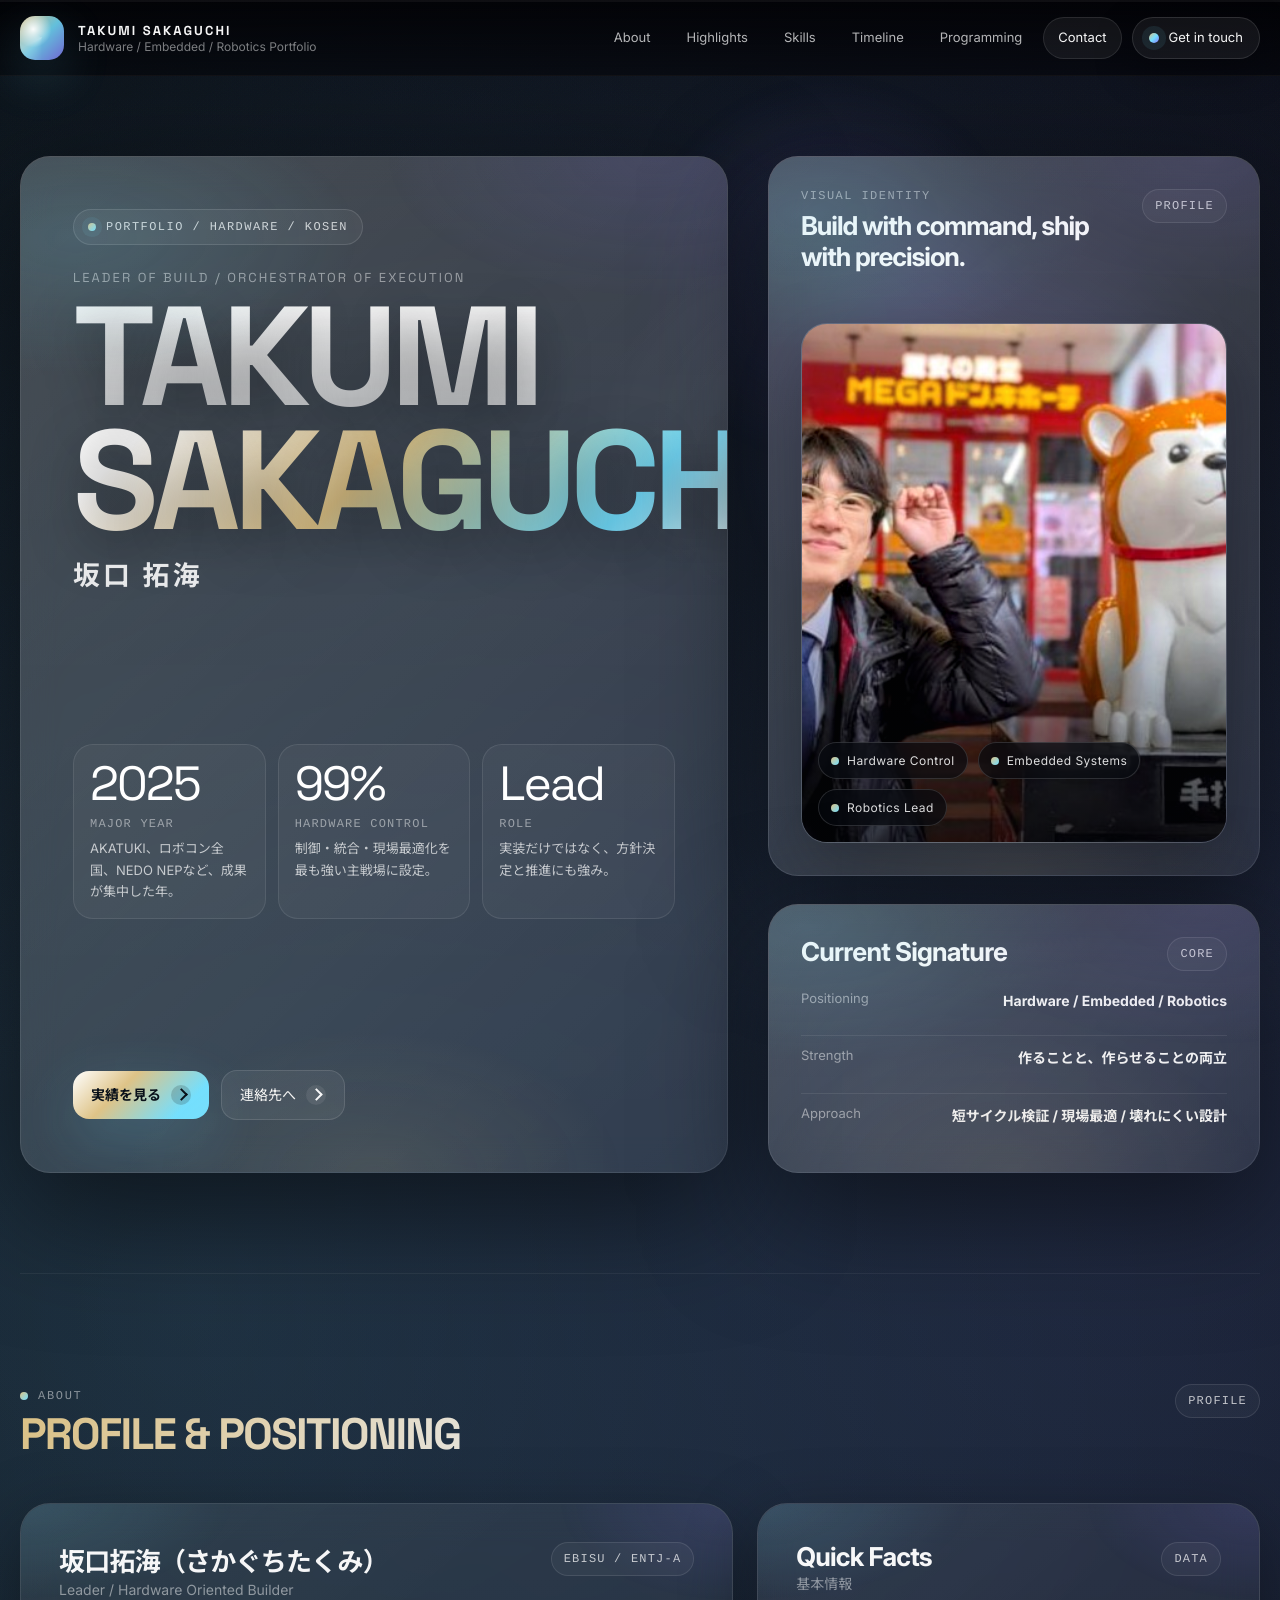
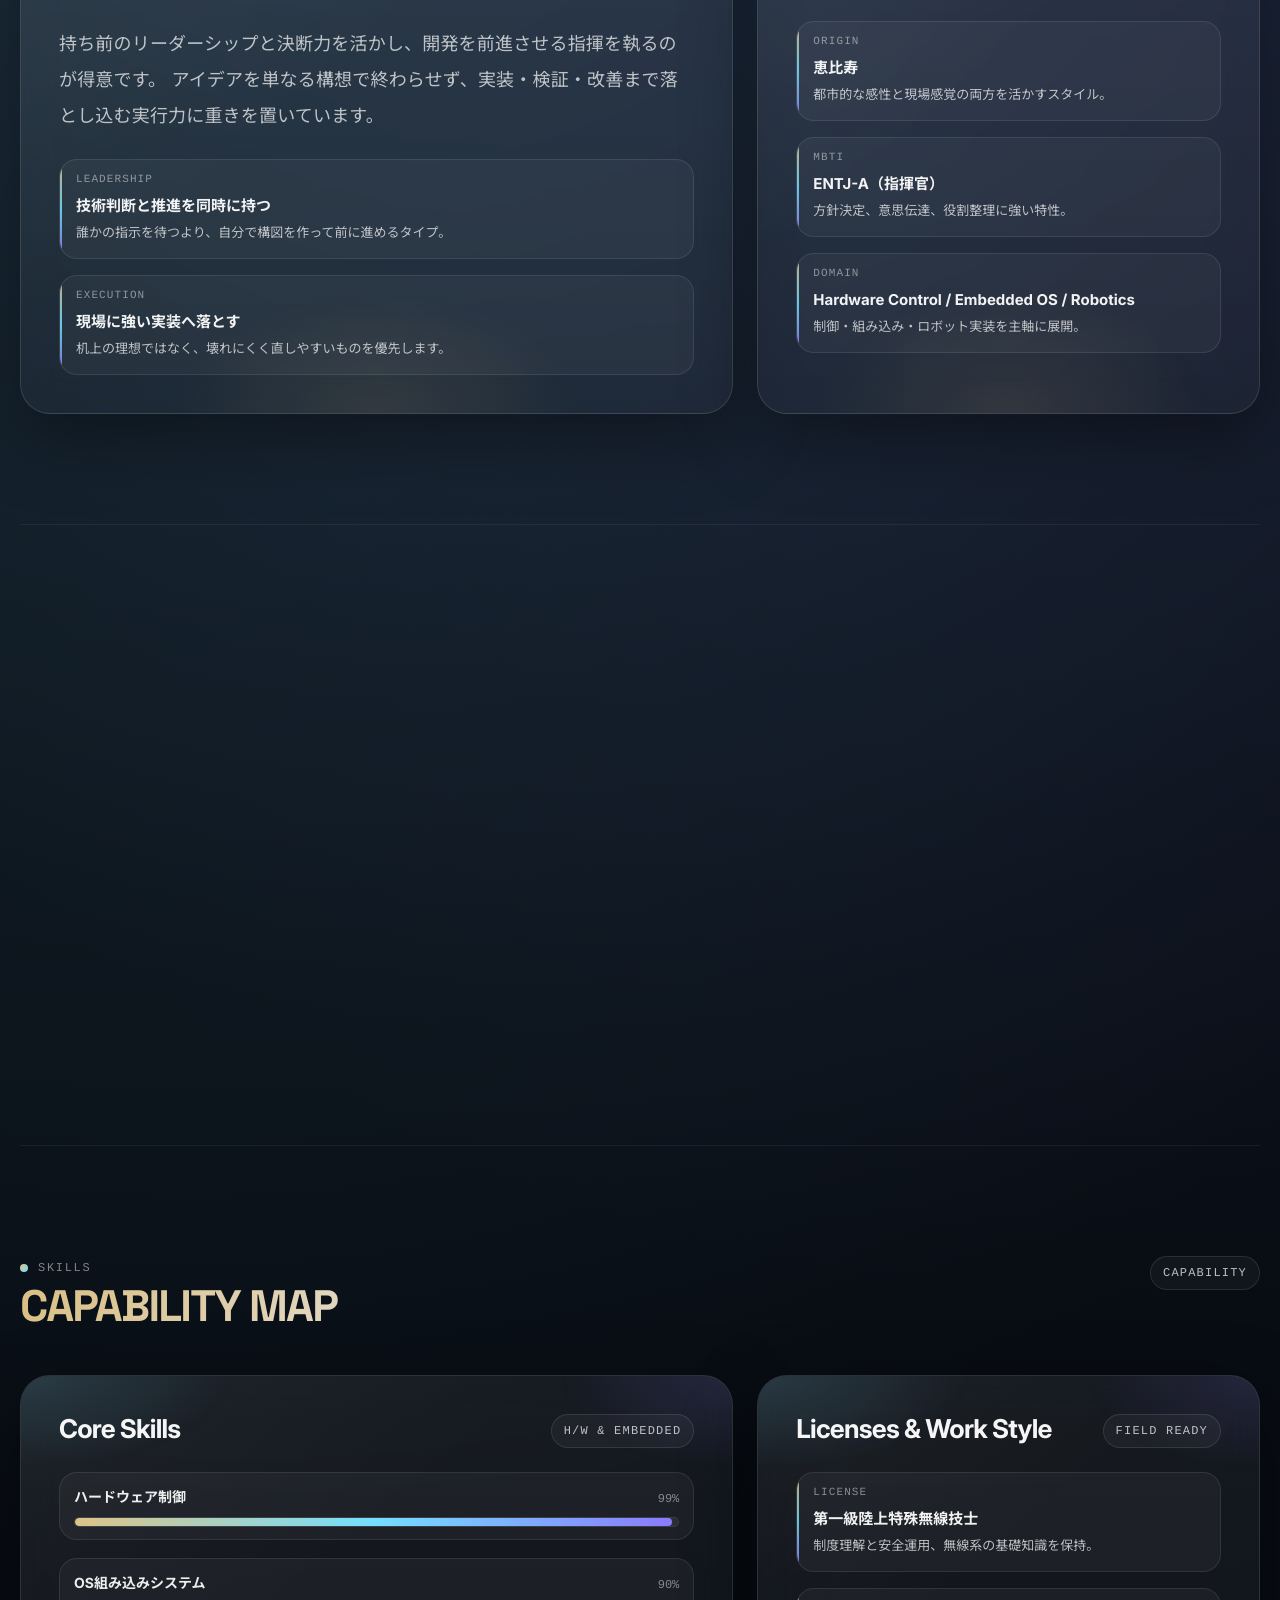
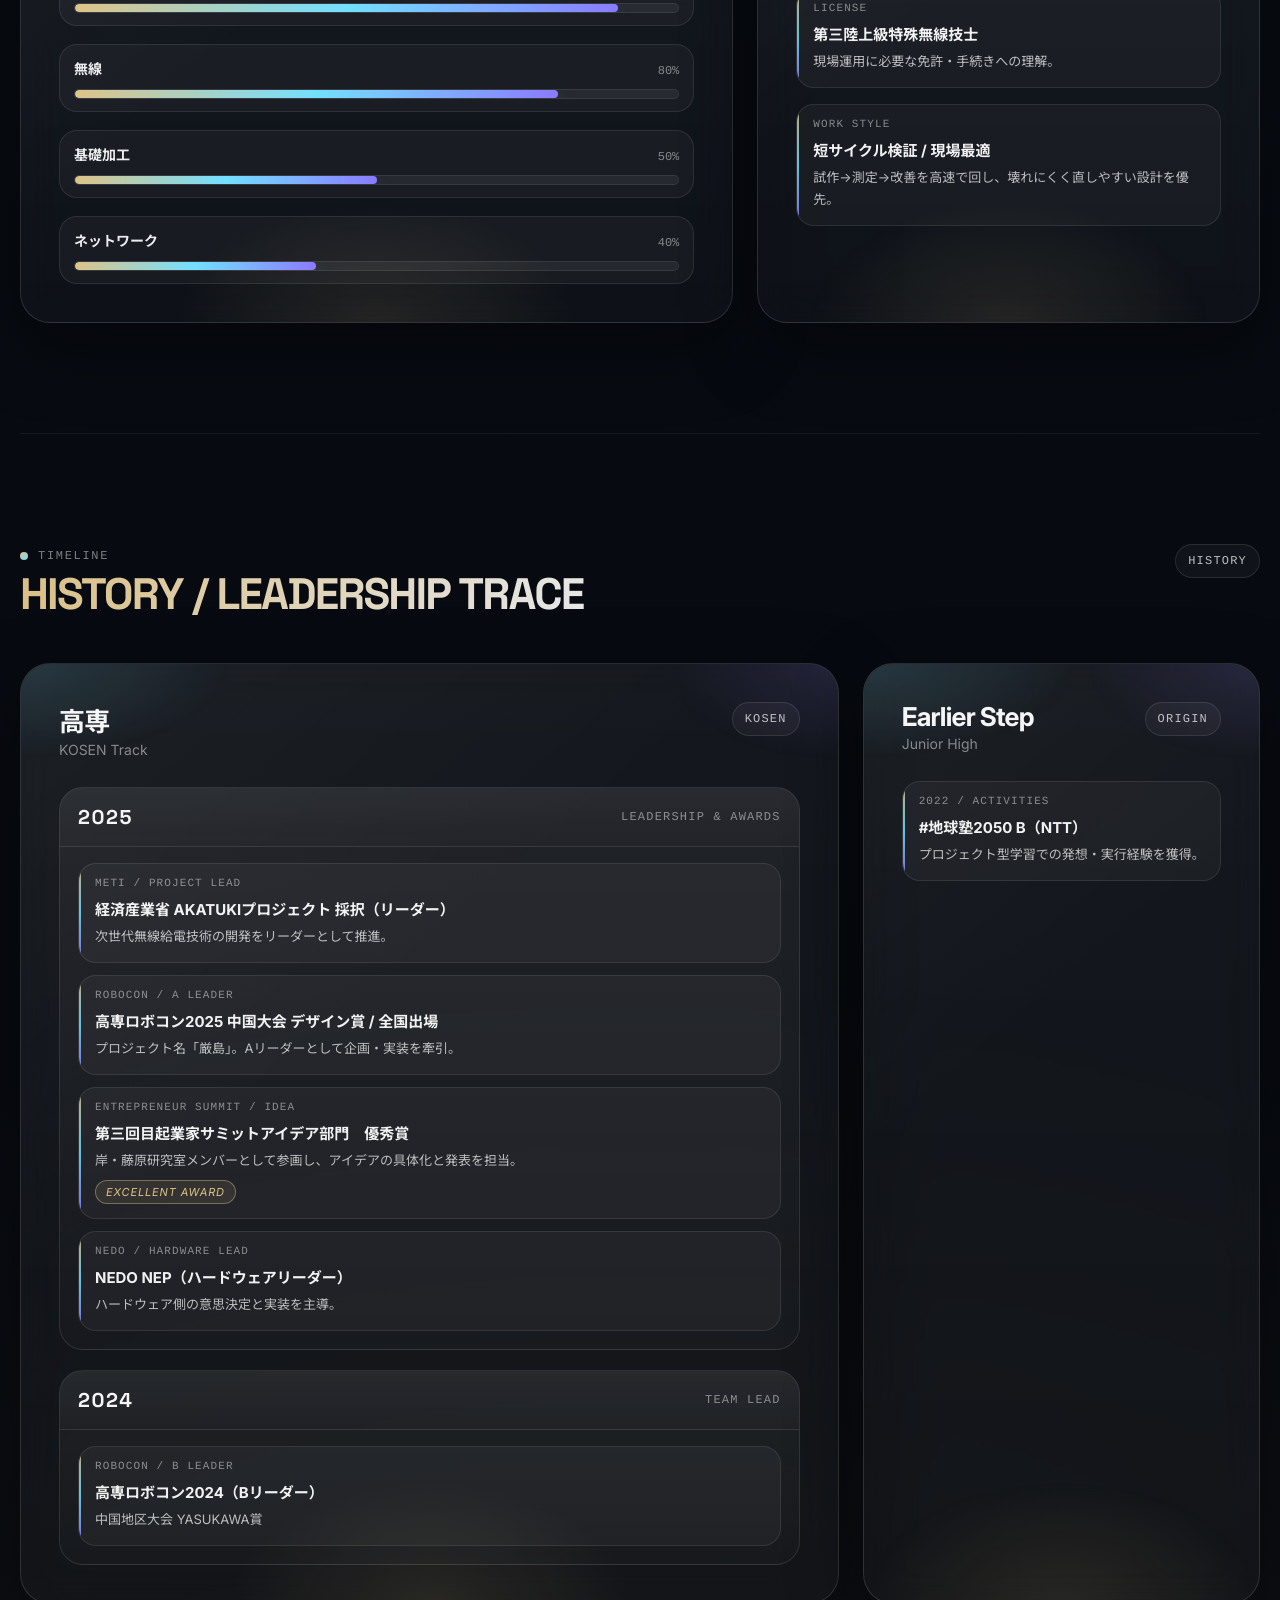
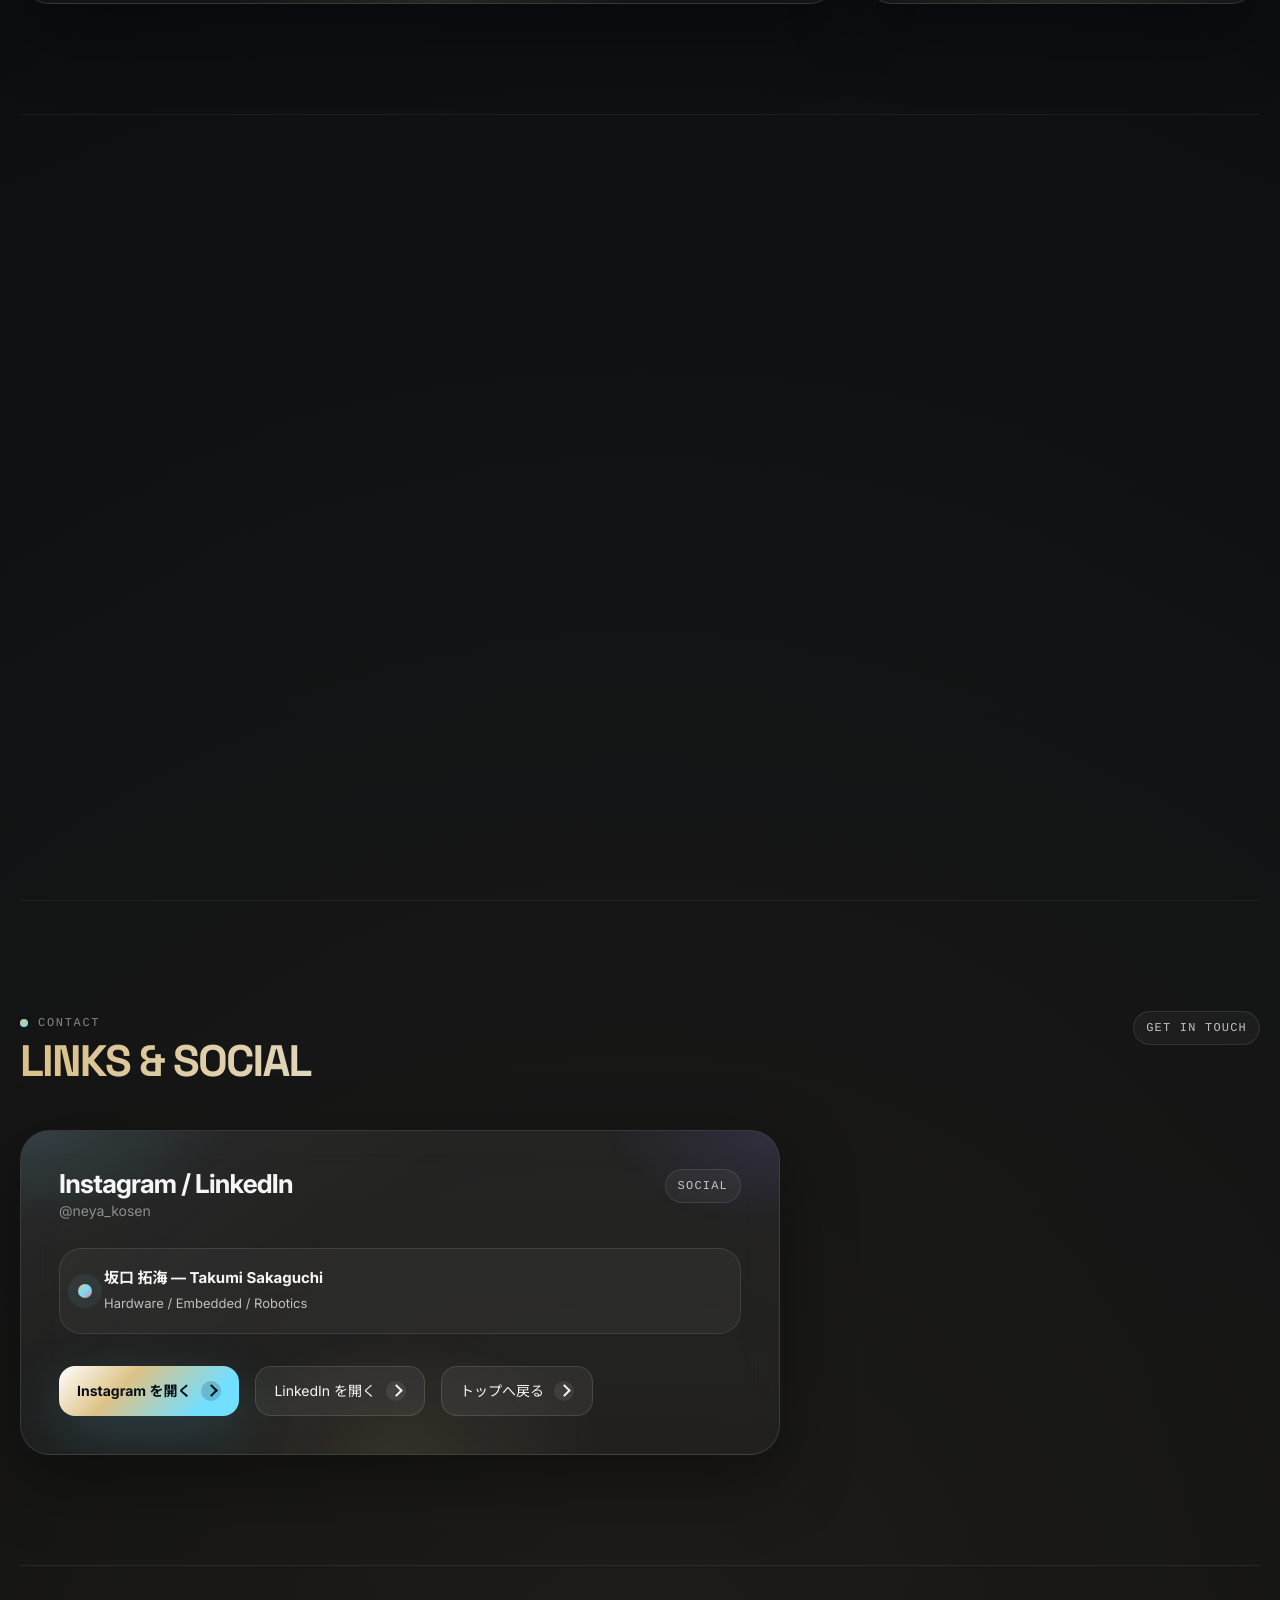
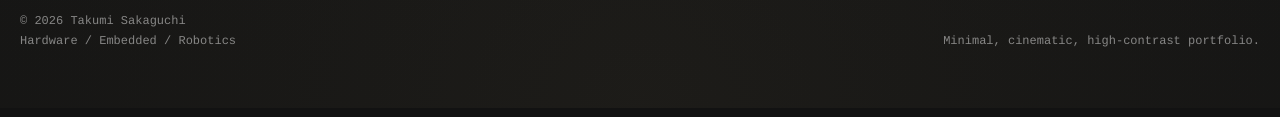
==== commit a1537211: "new" ====
--- a/docs/index.html
+++ b/docs/index.html
@@ -44,13 +44,13 @@
 
   <style>
     :root{
-      --bg: #05070b;
-      --bg-soft: #0a0f17;
-      --panel: rgba(12,16,24,.68);
-      --panel-2: rgba(255,255,255,.04);
-      --panel-3: rgba(255,255,255,.06);
-      --line: rgba(255,255,255,.10);
-      --line-strong: rgba(255,255,255,.18);
+      --bg: #010103;
+      --bg-soft: #04040a;
+      --panel: rgba(255,255,255,.04);
+      --panel-2: rgba(255,255,255,.03);
+      --panel-3: rgba(255,255,255,.05);
+      --line: rgba(255,255,255,.08);
+      --line-strong: rgba(255,255,255,.14);
       --text: rgba(255,255,255,.96);
       --muted: rgba(255,255,255,.70);
       --muted-2: rgba(255,255,255,.48);
@@ -119,9 +119,9 @@
       background:
         linear-gradient(to right, rgba(255,255,255,.04) 1px, transparent 1px),
         linear-gradient(to bottom, rgba(255,255,255,.03) 1px, transparent 1px);
-      background-size: 68px 68px;
-      mask-image: radial-gradient(circle at 50% 25%, rgba(0,0,0,1), rgba(0,0,0,.2) 55%, transparent 78%);
-      opacity:.28;
+      background-size: 80px 80px;
+      mask-image: radial-gradient(circle at 50% 25%, rgba(0,0,0,1), rgba(0,0,0,.15) 50%, transparent 72%);
+      opacity:.09;
     }
 
     body::after{
@@ -321,7 +321,7 @@
     section{
       width:var(--container);
       margin:0 auto;
-      padding: 26px 0;
+      padding: 110px 0;
       scroll-margin-top: calc(var(--header-h) + 20px);
     }
 
@@ -329,7 +329,7 @@
       min-height: calc(100svh - var(--header-h));
       display:grid;
       align-items:center;
-      padding: 30px 0 46px;
+      padding: 80px 0 100px;
       position:relative;
       isolation:isolate;
     }
@@ -348,7 +348,7 @@
     .hero-grid{
       display:grid;
       grid-template-columns: 1.18fr .82fr;
-      gap:26px;
+      gap:40px;
       align-items:stretch;
     }
 
@@ -385,7 +385,7 @@
     }
 
     .hero-copy{
-      padding:34px;
+      padding:52px;
       min-height: 720px;
       display:flex;
       flex-direction:column;
@@ -559,12 +559,12 @@
     .hero-side{
       display:grid;
       grid-template-rows: 1fr auto;
-      gap:18px;
+      gap:28px;
     }
     .portrait-card{
-      padding:20px;
+      padding:32px;
       display:grid;
-      gap:18px;
+      gap:28px;
       align-content:space-between;
       min-height:720px;
     }
@@ -638,9 +638,9 @@
     }
 
     .status-card{
-      padding:18px 20px;
+      padding:32px;
       display:grid;
-      gap:14px;
+      gap:20px;
     }
     .status-list{
       display:grid;
@@ -671,7 +671,7 @@
       grid-template-columns: 1fr auto;
       gap:18px;
       align-items:end;
-      margin-bottom:18px;
+      margin-bottom:48px;
     }
     .section-mark{
       display:inline-flex;
@@ -723,7 +723,7 @@
     .grid{
       display:grid;
       grid-template-columns: repeat(12, minmax(0, 1fr));
-      gap:16px;
+      gap:24px;
     }
     .span-12{ grid-column: span 12; }
     .span-8{ grid-column: span 8; }
@@ -756,9 +756,9 @@
     .card-inner{
       position:relative;
       z-index:1;
-      padding:22px;
+      padding:38px;
       display:grid;
-      gap:16px;
+      gap:24px;
     }
     .card-top{
       display:flex;
@@ -791,7 +791,7 @@
     .timeline-list,
     .feature-list{
       display:grid;
-      gap:12px;
+      gap:16px;
     }
     .info-row,
     .stack-item,
@@ -875,14 +875,14 @@
     .highlight-grid{
       display:grid;
       grid-template-columns: repeat(3, minmax(0, 1fr));
-      gap:12px;
+      gap:24px;
     }
     .highlight-card{
-      padding:18px;
+      padding:36px;
       border-radius:22px;
       border:1px solid rgba(255,255,255,.10);
       background: linear-gradient(180deg, rgba(255,255,255,.06), rgba(255,255,255,.03));
-      min-height: 220px;
+      min-height: 280px;
       display:flex;
       flex-direction:column;
       justify-content:space-between;
@@ -915,7 +915,7 @@
       line-height:1.75;
     }
 
-    .skill-bars{ display:grid; gap:12px; }
+    .skill-bars{ display:grid; gap:18px; }
     .skill-bar{
       padding:14px 14px 12px;
       border-radius:18px;
@@ -955,7 +955,7 @@
       box-shadow: 0 8px 20px rgba(115,223,255,.18);
     }
 
-    .timeline-block{ display:grid; gap:14px; }
+    .timeline-block{ display:grid; gap:20px; }
     .timeline-year{
       border-radius:24px;
       border:1px solid rgba(255,255,255,.10);
@@ -993,7 +993,7 @@
     .stack-grid{
       display:grid;
       grid-template-columns: repeat(2, minmax(0, 1fr));
-      gap:12px;
+      gap:20px;
     }
 
     .mini-link{
@@ -1069,10 +1069,45 @@
       transform: translateY(0) scale(1);
     }
 
+    /* ── Section separator ── */
+    section + section{
+      border-top: 1px solid rgba(255,255,255,.06);
+    }
+
+    /* ── Luxury body text ── */
+    .lede{
+      font-size: clamp(15px, 1.5vw, 18px);
+      line-height: 2.0;
+      letter-spacing: .01em;
+    }
+    .section-desc{
+      font-size: 16px;
+      line-height: 2.0;
+    }
+
+    /* ── Card border: slightly stronger ── */
+    .card{
+      border-color: rgba(255,255,255,.12);
+    }
+    .glass{
+      border-color: rgba(255,255,255,.12);
+    }
+
+    /* ── Footer breathing room ── */
+    footer{
+      padding: 48px 0 60px;
+    }
+
+    /* ── Social grid (single card in contact) ── */
+    .contact-single{
+      display: block;
+    }
+
     @media (max-width: 1100px){
       .hero-grid,
       .social-grid{
         grid-template-columns: 1fr;
+        gap: 28px;
       }
       .hero-copy,
       .portrait-card{ min-height:auto; }
@@ -1090,10 +1125,13 @@
       .nav{ gap:12px; }
       .nav-links{ display:none; }
       .metrics{ grid-template-columns: 1fr; }
-      .hero-copy{ padding:22px; }
-      .portrait-card{ padding:18px; }
-      .section-head{ grid-template-columns: 1fr; }
-      .highlight-card{ min-height:unset; }
+      .hero-copy{ padding:28px; }
+      .portrait-card{ padding:24px; }
+      .card-inner{ padding:24px; }
+      .status-card{ padding:24px; }
+      .section-head{ grid-template-columns: 1fr; margin-bottom: 32px; }
+      .highlight-card{ min-height:unset; padding:28px; }
+      section{ padding: 72px 0; }
     }
 
     @media (max-width: 640px){
@@ -1101,11 +1139,11 @@
       header{ height:68px; }
       .brand-copy span{ display:none; }
       .contact-chip span:last-child{ display:none; }
-      section{ padding: 18px 0; }
-      .hero{ padding-top: 18px; }
+      section{ padding: 56px 0; }
+      .hero{ padding-top: 40px; padding-bottom: 60px; }
       .hero-title{ line-height:.92; }
       .portrait-frame{ min-height: 360px; }
-      footer{ flex-direction:column; align-items:flex-start; }
+      footer{ flex-direction:column; align-items:flex-start; padding: 36px 0 48px; }
     }
 
     @media (prefers-reduced-motion: reduce){
@@ -1481,7 +1519,7 @@
                   <div class="timeline-item">
                     <small>Robocon / B Leader</small>
                     <strong>高専ロボコン2024（Bリーダー）</strong>
-                    <span>チーム内の推進と実装の落とし込みを担当。</span>
+                    <span>中国地区大会 YASUKAWA賞</span>
                   </div>
                 </div>
               </div>
@@ -1599,68 +1637,38 @@
         <div class="section-chip">Get In Touch</div>
       </div>
 
-      <div class="social-grid reveal">
-        <article class="card">
-          <div class="card-inner">
-            <div class="card-top">
-              <div>
-                <h3>Instagram / LinkedIn</h3>
-              </div>
-              <div class="section-chip">Social</div>
-            </div>
-            <div class="social-handle">
-              <span class="mark" aria-hidden="true"></span>
-              <div>
-                <strong>@neya_kosen</strong>
-              </div>
-            </div>
-            <div style="display:flex; flex-wrap:wrap; gap:12px;">
-              <a class="solid-btn" href="https://www.instagram.com/neya_kosen/" target="_blank" rel="noopener noreferrer">
-                <span>Instagram を開く</span>
-                <span class="arrow" aria-hidden="true"></span>
-              </a>
-              <a class="ghost-btn" href="https://www.linkedin.com/in/%E6%8B%93%E6%B5%B7-%E5%9D%82%E5%8F%A3-61258a3ab/?skipRedirect=true" target="_blank" rel="noopener noreferrer">
-                <span>LinkedIn を開く</span>
-                <span class="arrow" aria-hidden="true"></span>
-              </a>
-              <a class="ghost-btn" href="#top">
-                <span>トップへ戻る</span>
-                <span class="arrow" aria-hidden="true"></span>
-              </a>
-            </div>
+      <article class="card reveal">
+        <div class="card-inner">
+          <div class="card-top">
+            <div>
+              <h3>Instagram / LinkedIn</h3>
+              <p>@neya_kosen</p>
+            </div>
+            <div class="section-chip">Social</div>
           </div>
-        </article>
-
-        <article class="card">
-          <div class="card-inner">
-            <div class="card-top">
-              <div>
-                <h3>Quick Navigation</h3>
-              </div>
-              <div class="section-chip">Jump</div>
-            </div>
-            <div class="contact-list">
-              <div class="contact-row">
-                <small>Section</small>
-                <strong>Highlights</strong>
-              </div>
-              <div class="contact-row">
-                <small>Section</small>
-                <strong>Skills</strong>
-              </div>
-              <div class="contact-row">
-                <small>Section</small>
-                <strong>Timeline</strong>
-              </div>
-            </div>
-            <div style="display:flex; flex-wrap:wrap; gap:12px;">
-              <a class="mini-link" href="#highlights">Highlights</a>
-              <a class="mini-link" href="#skills">Skills</a>
-              <a class="mini-link" href="#timeline">Timeline</a>
+          <div class="social-handle">
+            <span class="mark" aria-hidden="true"></span>
+            <div>
+              <strong>坂口 拓海 — Takumi Sakaguchi</strong>
+              <span>Hardware / Embedded / Robotics</span>
             </div>
           </div>
-        </article>
-      </div>
+          <div style="display:flex; flex-wrap:wrap; gap:16px; margin-top:8px;">
+            <a class="solid-btn" href="https://www.instagram.com/neya_kosen/" target="_blank" rel="noopener noreferrer">
+              <span>Instagram を開く</span>
+              <span class="arrow" aria-hidden="true"></span>
+            </a>
+            <a class="ghost-btn" href="https://www.linkedin.com/in/%E6%8B%93%E6%B5%B7-%E5%9D%82%E5%8F%A3-61258a3ab/?skipRedirect=true" target="_blank" rel="noopener noreferrer">
+              <span>LinkedIn を開く</span>
+              <span class="arrow" aria-hidden="true"></span>
+            </a>
+            <a class="ghost-btn" href="#top">
+              <span>トップへ戻る</span>
+              <span class="arrow" aria-hidden="true"></span>
+            </a>
+          </div>
+        </div>
+      </article>
     </section>
   </main>
 
--- a/docs/assets/modern.css
+++ b/docs/assets/modern.css
@@ -1,9 +1,10 @@
 :root{
-  --accent-grad: linear-gradient(120deg, rgba(115,223,255,.95), rgba(138,123,255,.92), rgba(255,127,147,.88));
+  --accent-grad: linear-gradient(120deg, rgba(222,195,135,.98), rgba(255,255,255,.90), rgba(115,223,255,.92));
 }
 
 header{
-  backdrop-filter: blur(24px) saturate(120%);
+  backdrop-filter: blur(28px) saturate(110%);
+  background: linear-gradient(180deg, rgba(2,2,5,.92), rgba(2,2,5,.50));
 }
 
 .card{
@@ -16,8 +17,8 @@
   position:absolute;
   inset:0;
   border-radius:inherit;
-  background: linear-gradient(140deg, rgba(255,255,255,.10), rgba(255,255,255,0) 35%);
-  opacity: .45;
+  background: linear-gradient(140deg, rgba(255,255,255,.07), rgba(255,255,255,0) 40%);
+  opacity: .5;
   pointer-events:none;
 }
 
@@ -28,9 +29,9 @@
   color: transparent;
 }
 
-.social-grid .card:first-child .solid-btn,
-.social-grid .card:first-child .ghost-btn{
-  min-width: 180px;
+/* Contact section: full-width single card */
+#contact .card {
+  max-width: 760px;
 }
 
 .modern-parallax{
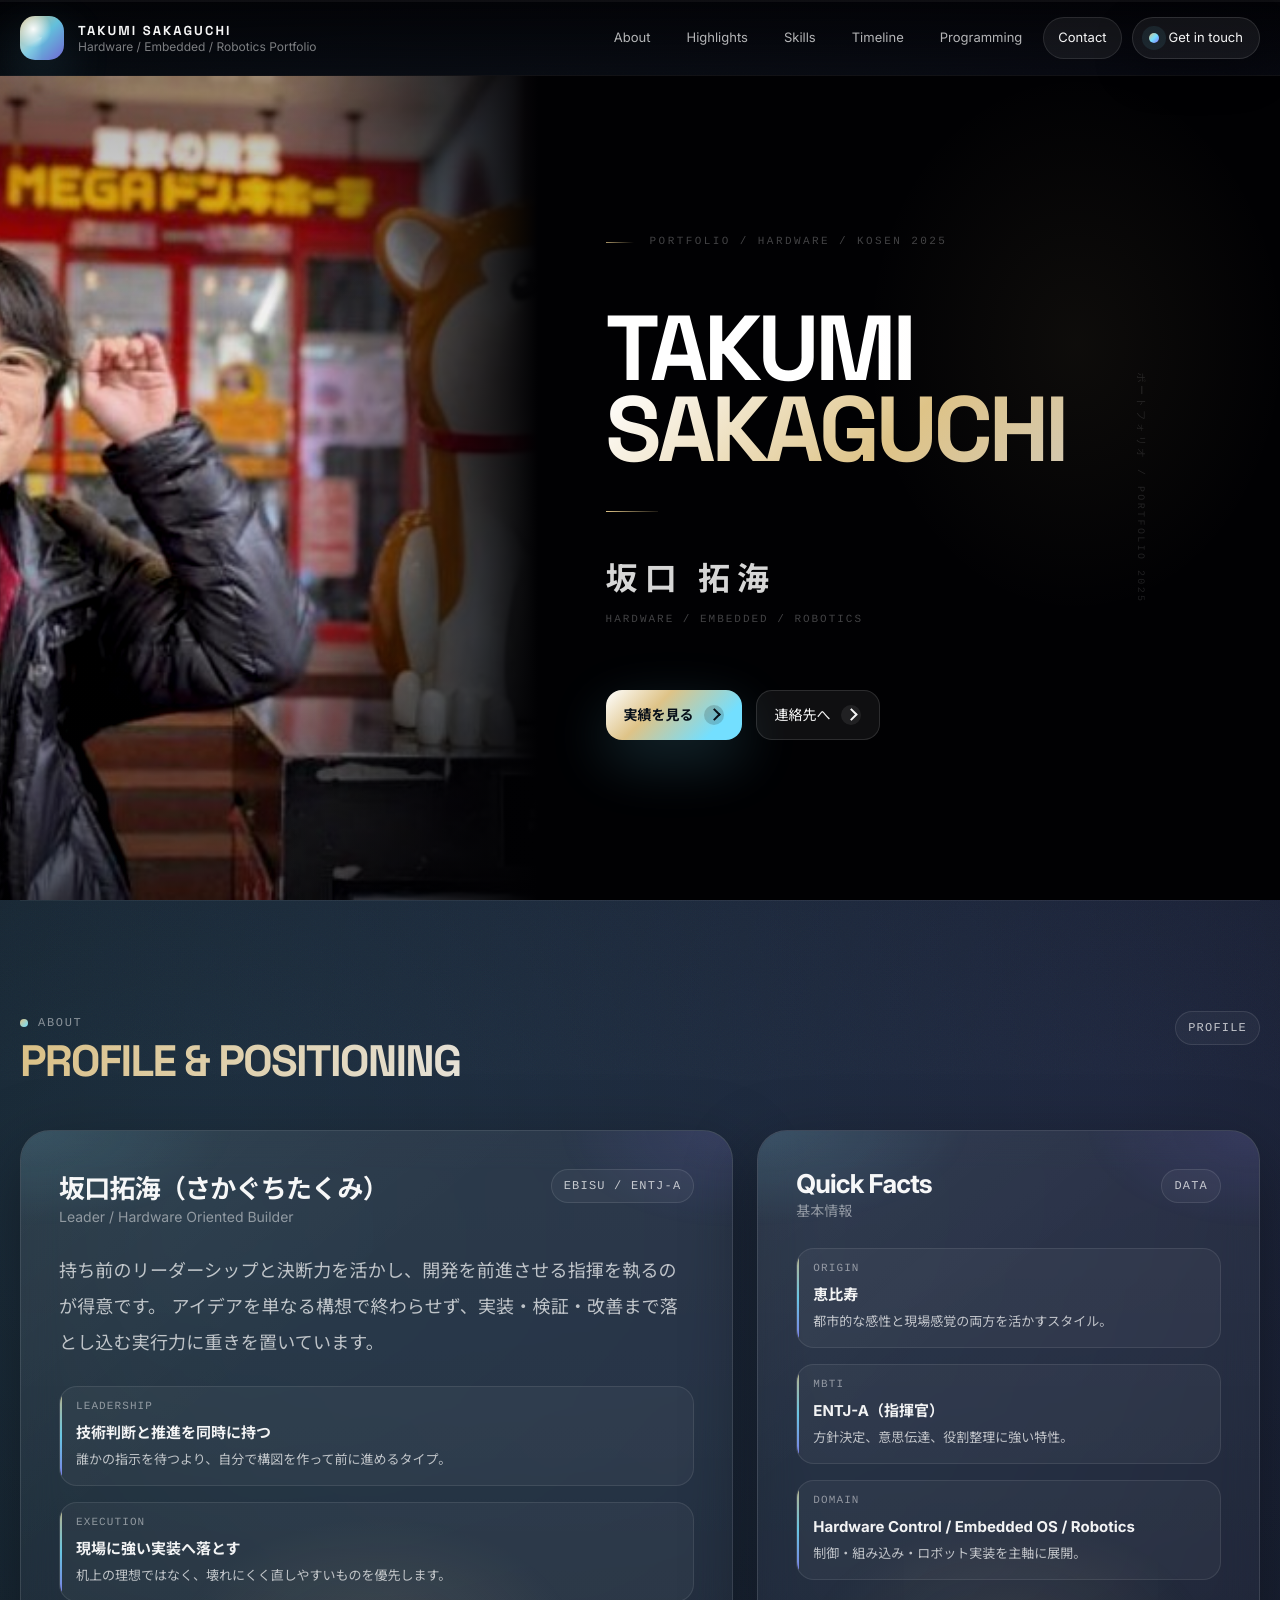
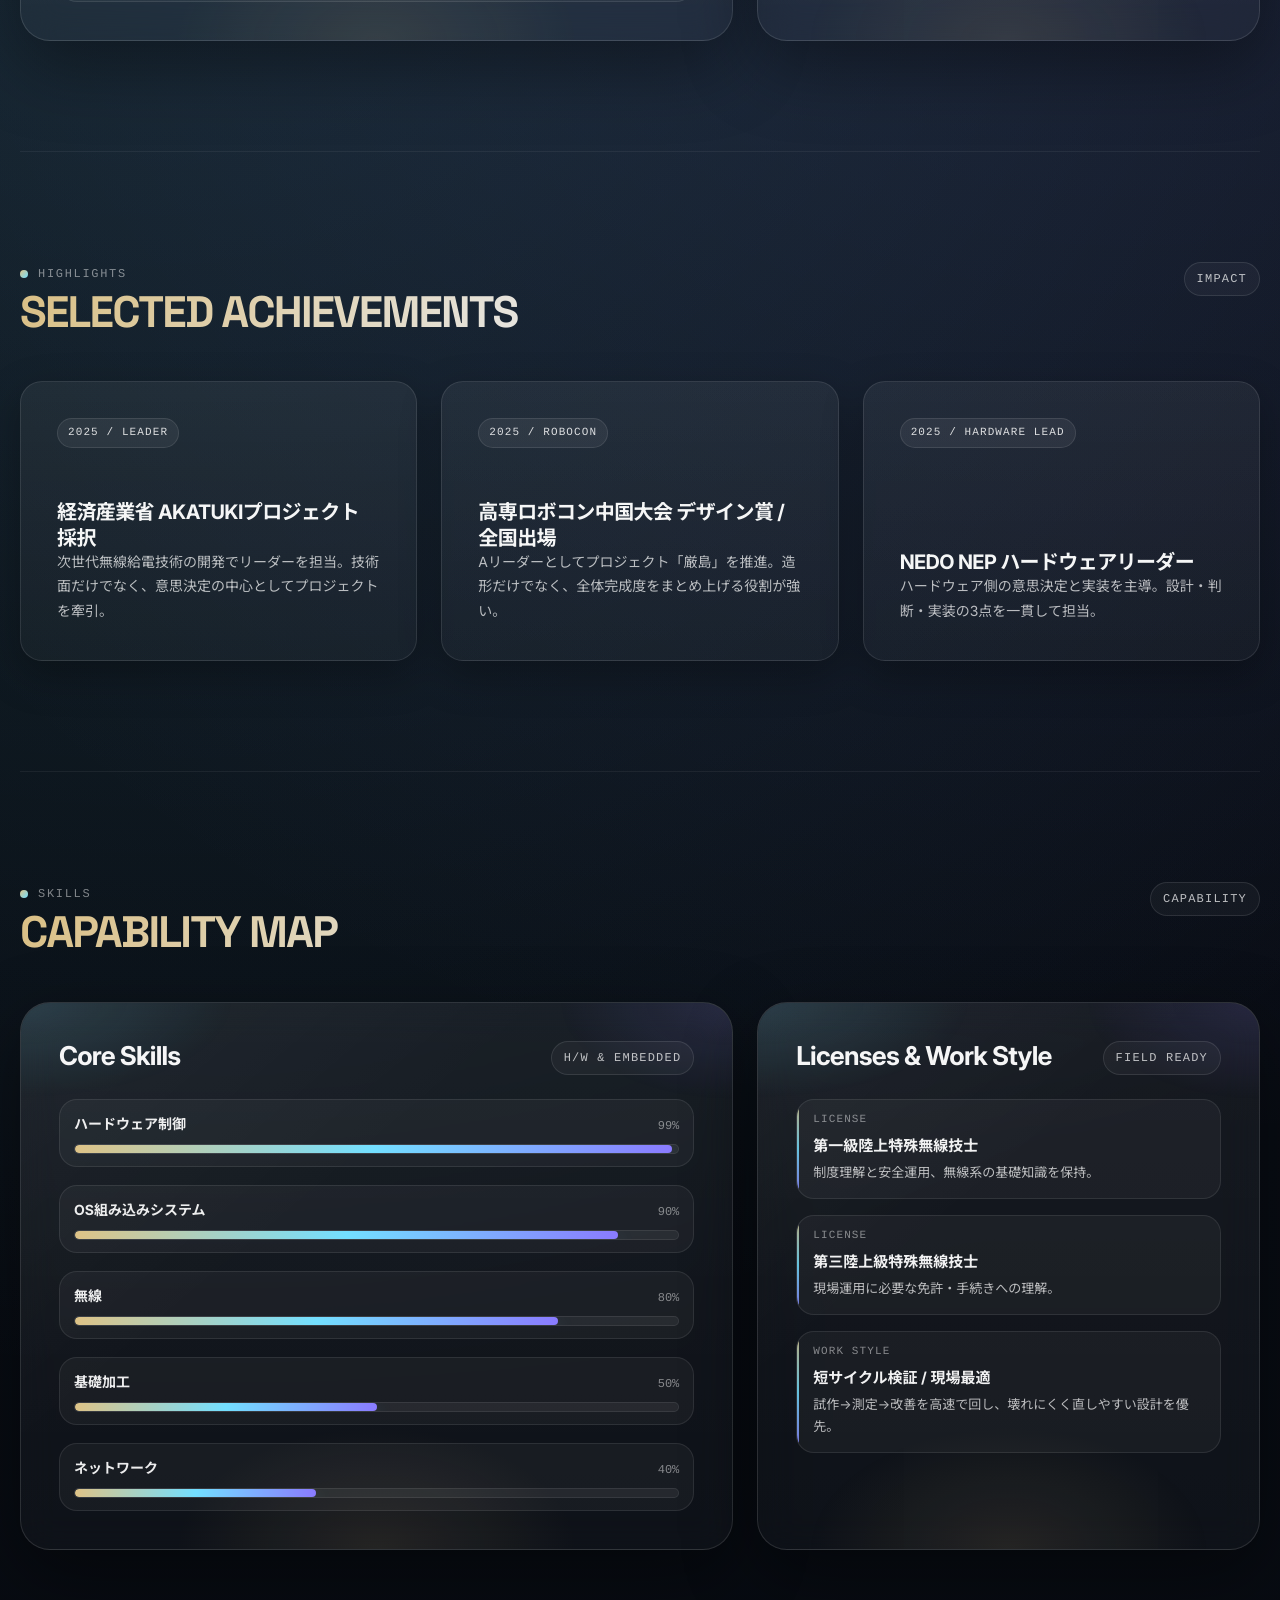
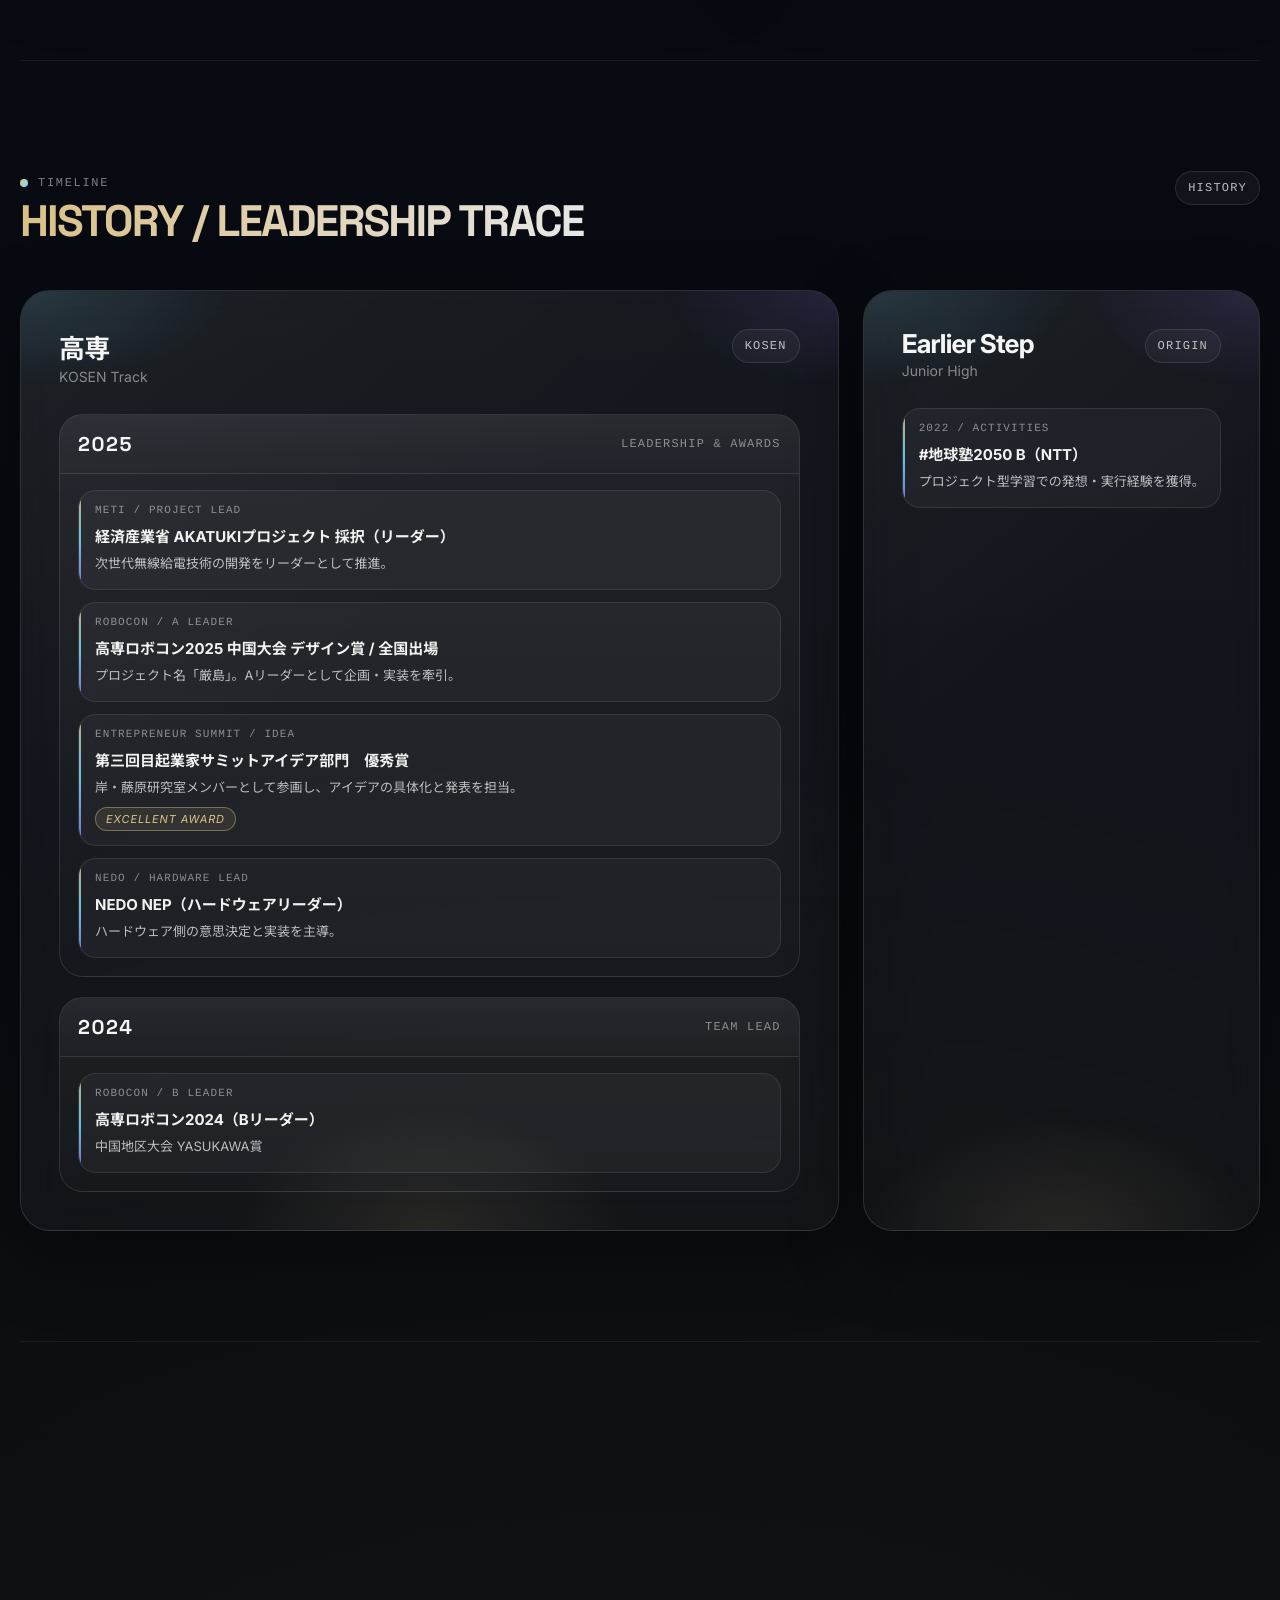
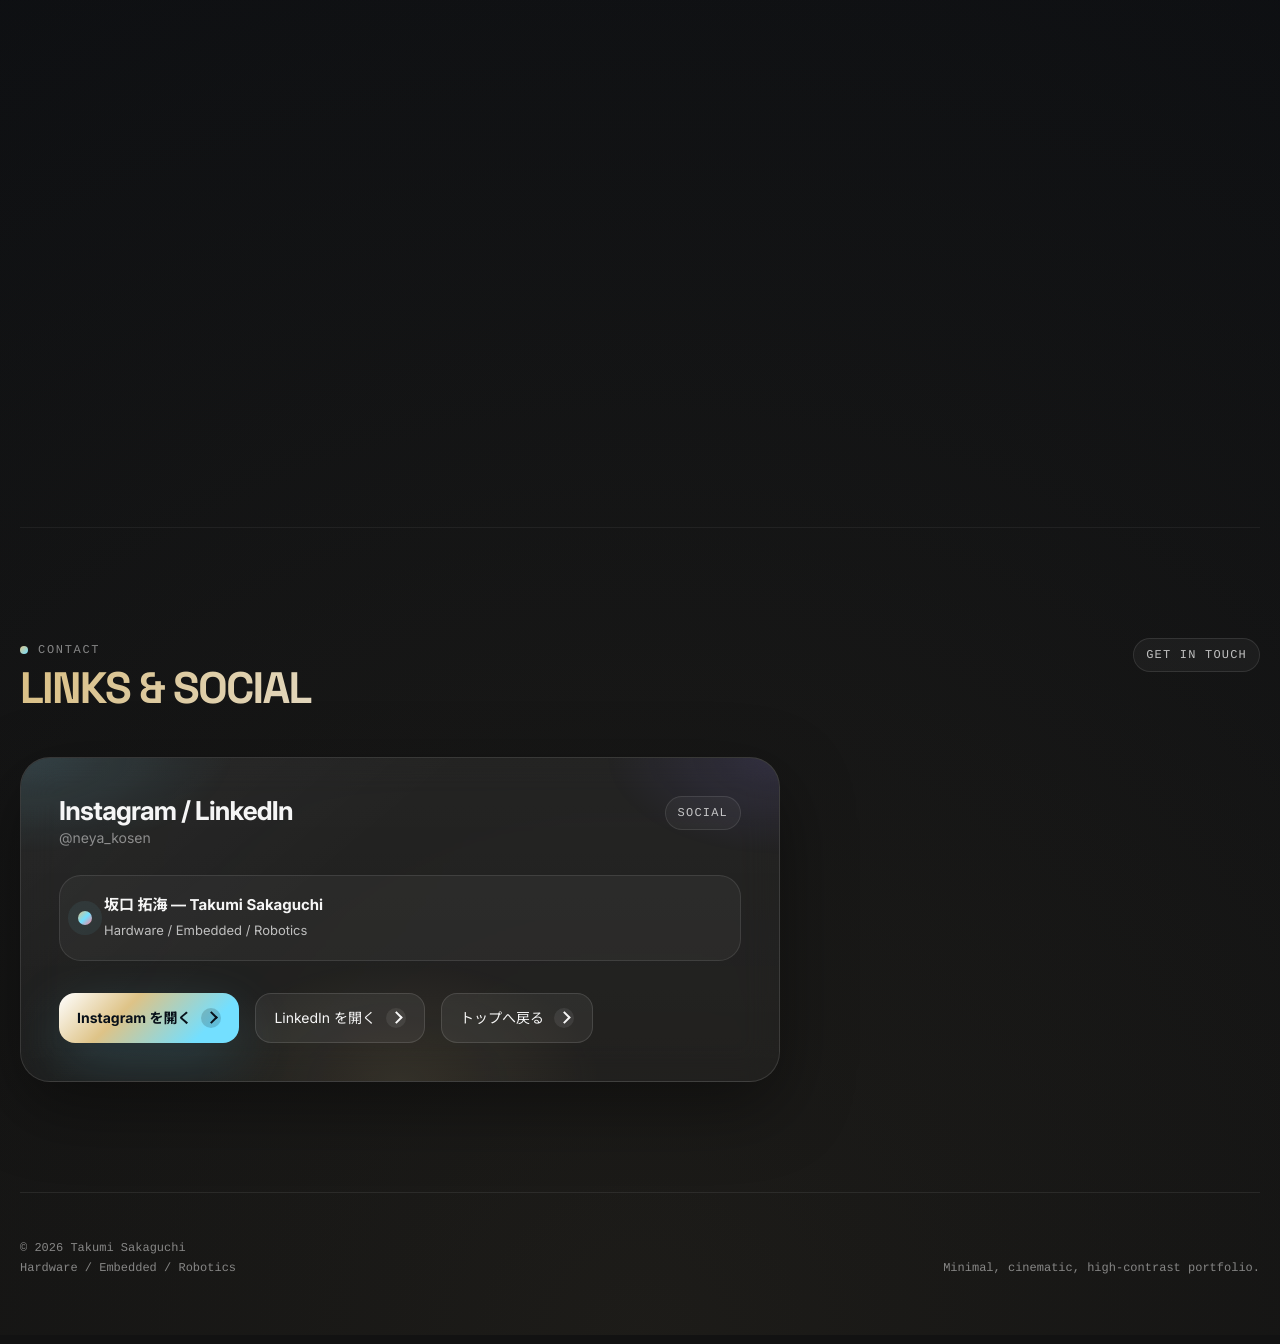
==== commit dd343586: "puls heromode" ====
--- a/docs/index.html
+++ b/docs/index.html
@@ -1152,6 +1152,182 @@
       .reveal{ opacity:1; transform:none; }
       body::after{ animation:none !important; }
     }
+
+    /* ═══════════════════════════════════════════
+       HERO — Full Bleed Cinematic Split
+    ═══════════════════════════════════════════ */
+    section.hero {
+      width: 100%;
+      max-width: 100%;
+      margin: 0;
+      padding: 0;
+      height: calc(100svh - var(--header-h));
+      min-height: 560px;
+    }
+
+    .hero-split {
+      display: grid;
+      grid-template-columns: 42fr 58fr;
+      height: 100%;
+    }
+
+    .hero-photo-col {
+      position: relative;
+      overflow: hidden;
+      background: #0a0a0a;
+    }
+
+    .hero-photo-col img {
+      width: 100%;
+      height: 100%;
+      object-fit: cover;
+      object-position: center 15%;
+      filter: grayscale(8%) contrast(1.06) brightness(0.94);
+    }
+
+    .hero-photo-col::after {
+      content: "";
+      position: absolute;
+      inset: 0;
+      background:
+        linear-gradient(to right, rgba(1,1,3,0) 50%, #010103 100%),
+        linear-gradient(180deg, rgba(1,1,3,.28) 0%, transparent 28%, transparent 68%, rgba(1,1,3,.55) 100%);
+      pointer-events: none;
+    }
+
+    .hero-text-col {
+      display: flex;
+      flex-direction: column;
+      justify-content: center;
+      padding: 72px 80px 72px 68px;
+      background: #010103;
+      position: relative;
+      overflow: hidden;
+    }
+
+    .hero-text-col::before {
+      content: "";
+      position: absolute;
+      top: -5%;
+      right: -5%;
+      width: 65%;
+      height: 75%;
+      background: radial-gradient(ellipse, rgba(222,195,135,.06), transparent 62%);
+      pointer-events: none;
+    }
+
+    .hero-split-eyebrow {
+      font-family: var(--mono);
+      font-size: 11px;
+      letter-spacing: 0.22em;
+      text-transform: uppercase;
+      color: rgba(255,255,255,.26);
+      margin-bottom: 60px;
+      display: flex;
+      align-items: center;
+      gap: 16px;
+    }
+
+    .hero-split-eyebrow::before {
+      content: "";
+      display: block;
+      width: 28px;
+      height: 1px;
+      background: linear-gradient(90deg, rgba(222,195,135,.75), transparent);
+      flex-shrink: 0;
+    }
+
+    .hero-split-name {
+      font-family: var(--display);
+      font-size: clamp(50px, 7.2vw, 108px);
+      line-height: 0.87;
+      letter-spacing: -0.045em;
+      text-transform: uppercase;
+      margin: 0;
+      color: #ffffff;
+    }
+
+    .hero-split-name span { display: block; }
+
+    .hero-split-name .name-second {
+      background: linear-gradient(135deg, #ffffff 0%, var(--gold) 50%, rgba(255,255,255,.80) 100%);
+      -webkit-background-clip: text;
+      background-clip: text;
+      color: transparent;
+    }
+
+    .hero-split-rule {
+      width: 52px;
+      height: 1px;
+      background: linear-gradient(90deg, var(--gold), rgba(222,195,135,.12));
+      margin: 42px 0;
+    }
+
+    .hero-split-ja {
+      font-family: var(--jp);
+      font-size: clamp(20px, 2.5vw, 36px);
+      font-weight: 700;
+      letter-spacing: 0.22em;
+      color: rgba(255,255,255,.84);
+      margin-bottom: 14px;
+    }
+
+    .hero-split-role {
+      font-family: var(--mono);
+      font-size: 11px;
+      letter-spacing: 0.18em;
+      text-transform: uppercase;
+      color: rgba(255,255,255,.26);
+      margin: 0 0 64px;
+    }
+
+    .hero-split-actions {
+      display: flex;
+      gap: 14px;
+      flex-wrap: wrap;
+    }
+
+    .hero-split-tag {
+      position: absolute;
+      right: 24px;
+      top: 50%;
+      transform: translateY(-50%) rotate(90deg);
+      transform-origin: center center;
+      font-family: var(--mono);
+      font-size: 10px;
+      letter-spacing: 0.24em;
+      text-transform: uppercase;
+      color: rgba(255,255,255,.12);
+      white-space: nowrap;
+      pointer-events: none;
+      user-select: none;
+    }
+
+    @media (max-width: 900px) {
+      .hero-split {
+        grid-template-columns: 1fr;
+        grid-template-rows: 48vh 1fr;
+        height: auto;
+      }
+      section.hero {
+        height: auto;
+        min-height: auto;
+      }
+      .hero-photo-col { height: 48vh; }
+      .hero-photo-col::after {
+        background: linear-gradient(to bottom, rgba(1,1,3,0) 50%, #010103 100%);
+      }
+      .hero-text-col { padding: 52px 36px 64px; }
+      .hero-split-eyebrow { margin-bottom: 36px; }
+      .hero-split-rule { margin: 28px 0; }
+      .hero-split-tag { display: none; }
+    }
+
+    @media (max-width: 640px) {
+      .hero-text-col { padding: 40px 24px 52px; }
+      .hero-split-role { margin-bottom: 44px; }
+      .hero-split-eyebrow { margin-bottom: 28px; }
+    }
   </style>
   <link rel="stylesheet" href="./assets/modern.css" />
 </head>
@@ -1189,42 +1365,27 @@
 
   <main id="top">
     <section class="hero">
-      <div class="hero-grid">
-        <article class="glass hero-copy reveal" data-tilt>
-          <div style="display:grid; gap:24px;">
-            <div class="eyebrow"><i aria-hidden="true"></i> Portfolio / Hardware / KOSEN</div>
-
-            <div class="hero-title-wrap">
-              <div class="hero-kicker">Leader of Build / Orchestrator of Execution</div>
-              <h1 class="hero-title" aria-label="Takumi Sakaguchi">
-                <span class="line">TAKUMI</span>
-                <span class="line accent">SAKAGUCHI</span>
-              </h1>
-              <div class="hero-ja">坂口 拓海</div>
-            </div>
-
-
-          </div>
-
-          <div class="metrics">
-            <div class="metric">
-              <span class="num">2025</span>
-              <span class="label">Major Year</span>
-              <p>AKATUKI、ロボコン全国、NEDO NEPなど、成果が集中した年。</p>
-            </div>
-            <div class="metric">
-              <span class="num">99%</span>
-              <span class="label">Hardware Control</span>
-              <p>制御・統合・現場最適化を最も強い主戦場に設定。</p>
-            </div>
-            <div class="metric">
-              <span class="num">Lead</span>
-              <span class="label">Role</span>
-              <p>実装だけではなく、方針決定と推進にも強み。</p>
-            </div>
-          </div>
-
-          <div class="hero-actions">
+      <div class="hero-split">
+
+        <div class="hero-photo-col">
+          <img src="neya.png" alt="坂口拓海" loading="eager" decoding="async"
+               onerror="this.style.display='none'; this.parentElement.style.background='linear-gradient(135deg,#111,#0a0a0a)';">
+        </div>
+
+        <div class="hero-text-col">
+          <div class="hero-split-eyebrow" aria-hidden="true">Portfolio / Hardware / KOSEN 2025</div>
+
+          <h1 class="hero-split-name" aria-label="Takumi Sakaguchi">
+            <span>TAKUMI</span>
+            <span class="name-second">SAKAGUCHI</span>
+          </h1>
+
+          <div class="hero-split-rule" aria-hidden="true"></div>
+
+          <div class="hero-split-ja">坂口 拓海</div>
+          <p class="hero-split-role">Hardware / Embedded / Robotics</p>
+
+          <div class="hero-split-actions">
             <a class="solid-btn" href="#highlights">
               <span>実績を見る</span>
               <span class="arrow" aria-hidden="true"></span>
@@ -1234,52 +1395,10 @@
               <span class="arrow" aria-hidden="true"></span>
             </a>
           </div>
-        </article>
-
-        <div class="hero-side">
-          <article class="glass portrait-card reveal">
-            <div class="portrait-head">
-              <div>
-                <div class="caption">Visual Identity</div>
-                <h2 style="margin:8px 0 0; font-size:26px; letter-spacing:-.04em;">Build with command, ship with precision.</h2>
-              </div>
-              <div class="section-chip">Profile</div>
-            </div>
-
-            <div class="portrait-frame">
-              <img src="neya.png" alt="坂口拓海のポートレート" loading="eager" decoding="async" onerror="this.style.display='none'; this.parentElement.style.background='radial-gradient(circle at 30% 20%, rgba(255,255,255,.12), transparent 30%), linear-gradient(135deg, rgba(222,195,135,.22), rgba(115,223,255,.18), rgba(138,123,255,.18))';">
-              <div class="portrait-overlay"></div>
-              <div class="portrait-badges">
-                <div class="badge"><i aria-hidden="true"></i> Hardware Control</div>
-                <div class="badge"><i aria-hidden="true"></i> Embedded Systems</div>
-                <div class="badge"><i aria-hidden="true"></i> Robotics Lead</div>
-              </div>
-            </div>
-          </article>
-
-          <article class="glass status-card reveal">
-            <div class="card-top">
-              <div>
-                <h3>Current Signature</h3>
-              </div>
-              <div class="section-chip">Core</div>
-            </div>
-            <div class="status-list">
-              <div class="status-item">
-                <span>Positioning</span>
-                <strong>Hardware / Embedded / Robotics</strong>
-              </div>
-              <div class="status-item">
-                <span>Strength</span>
-                <strong>作ることと、作らせることの両立</strong>
-              </div>
-              <div class="status-item">
-                <span>Approach</span>
-                <strong>短サイクル検証 / 現場最適 / 壊れにくい設計</strong>
-              </div>
-            </div>
-          </article>
+
+          <div class="hero-split-tag" aria-hidden="true">ポートフォリオ / Portfolio 2025</div>
         </div>
+
       </div>
     </section>
 
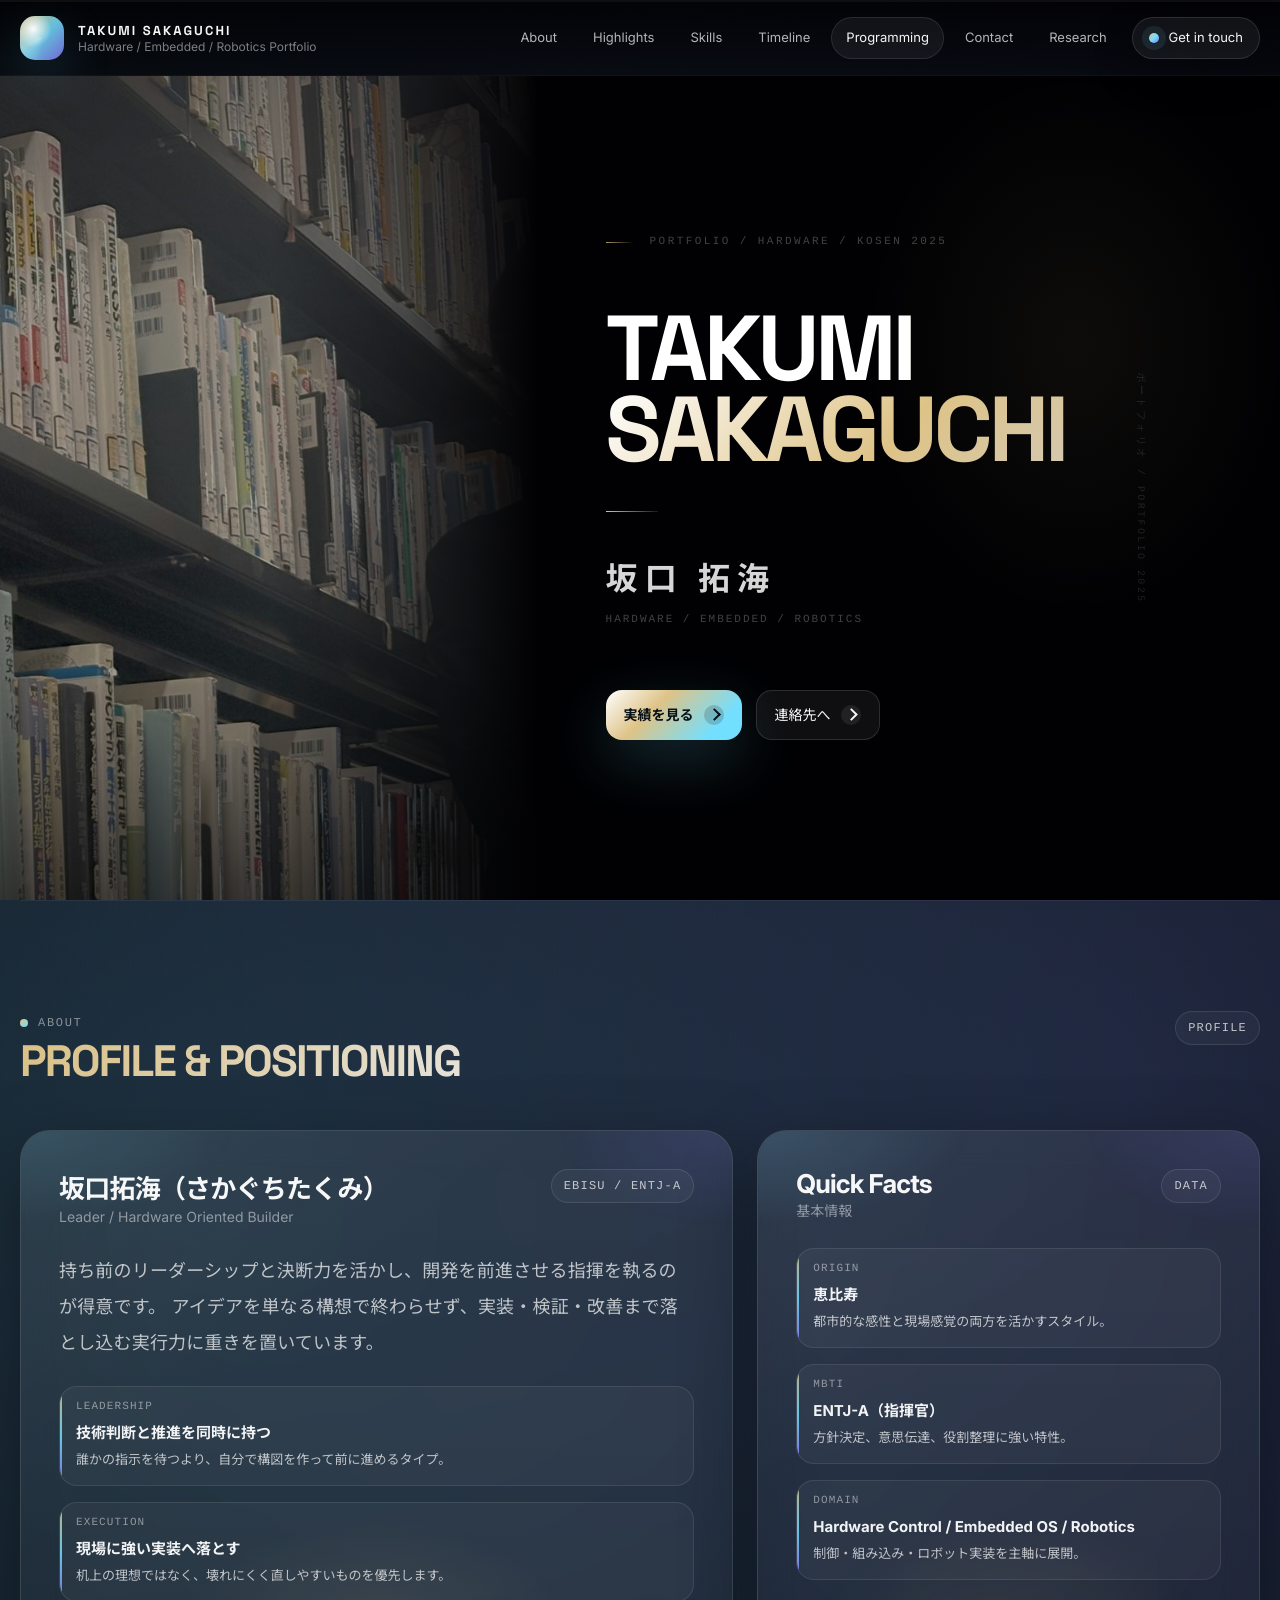
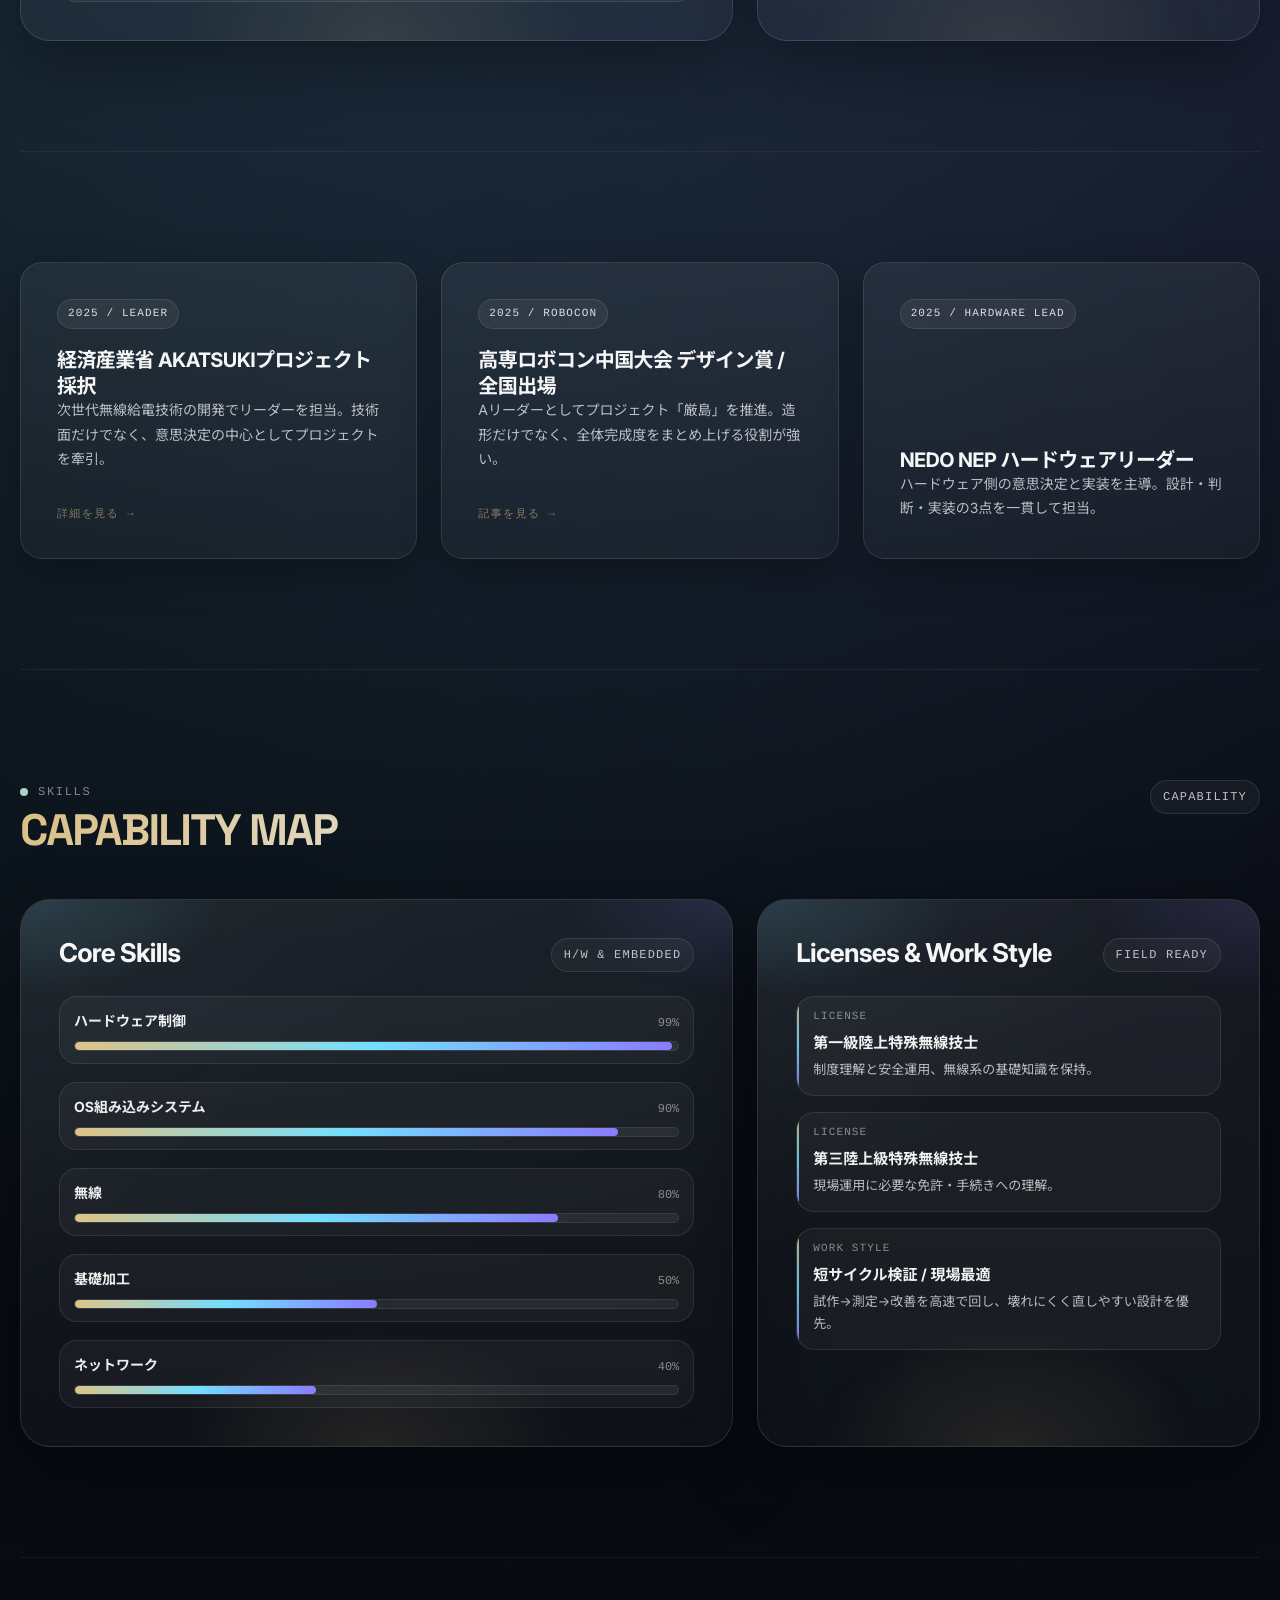
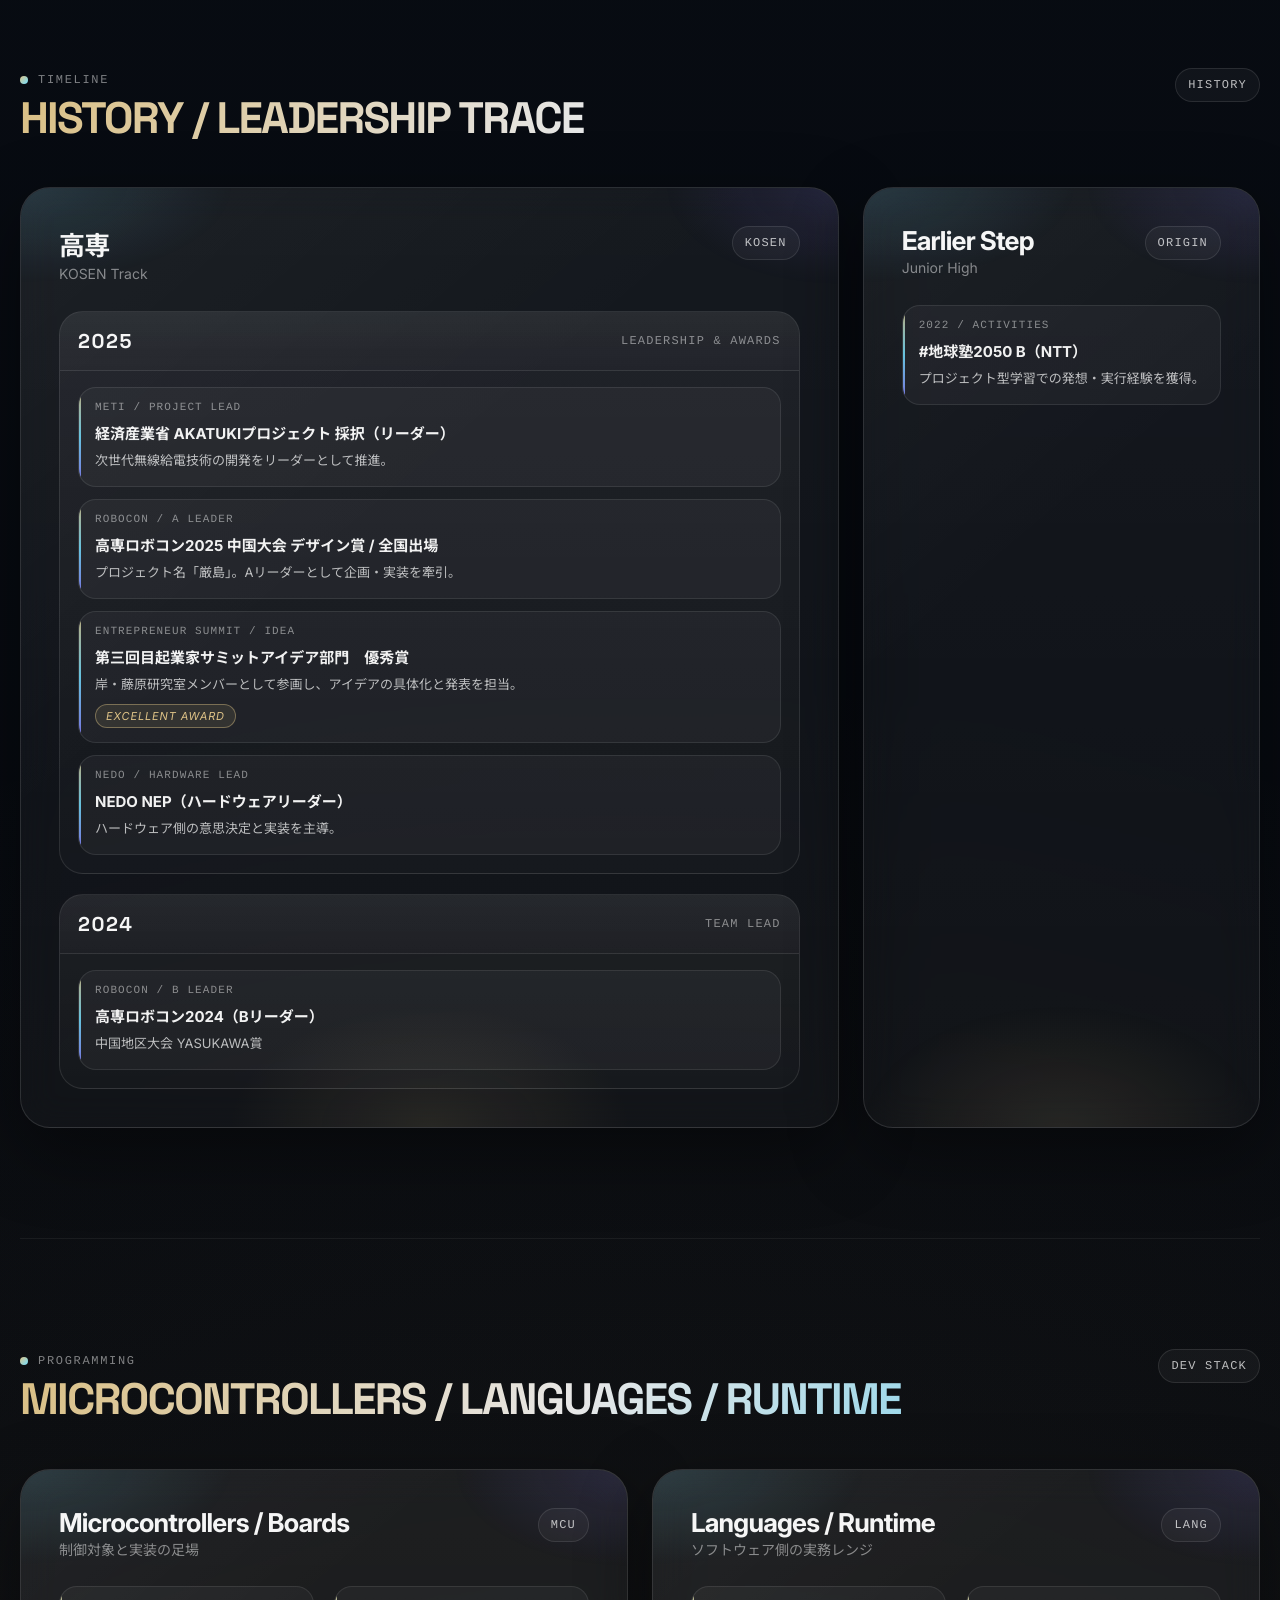
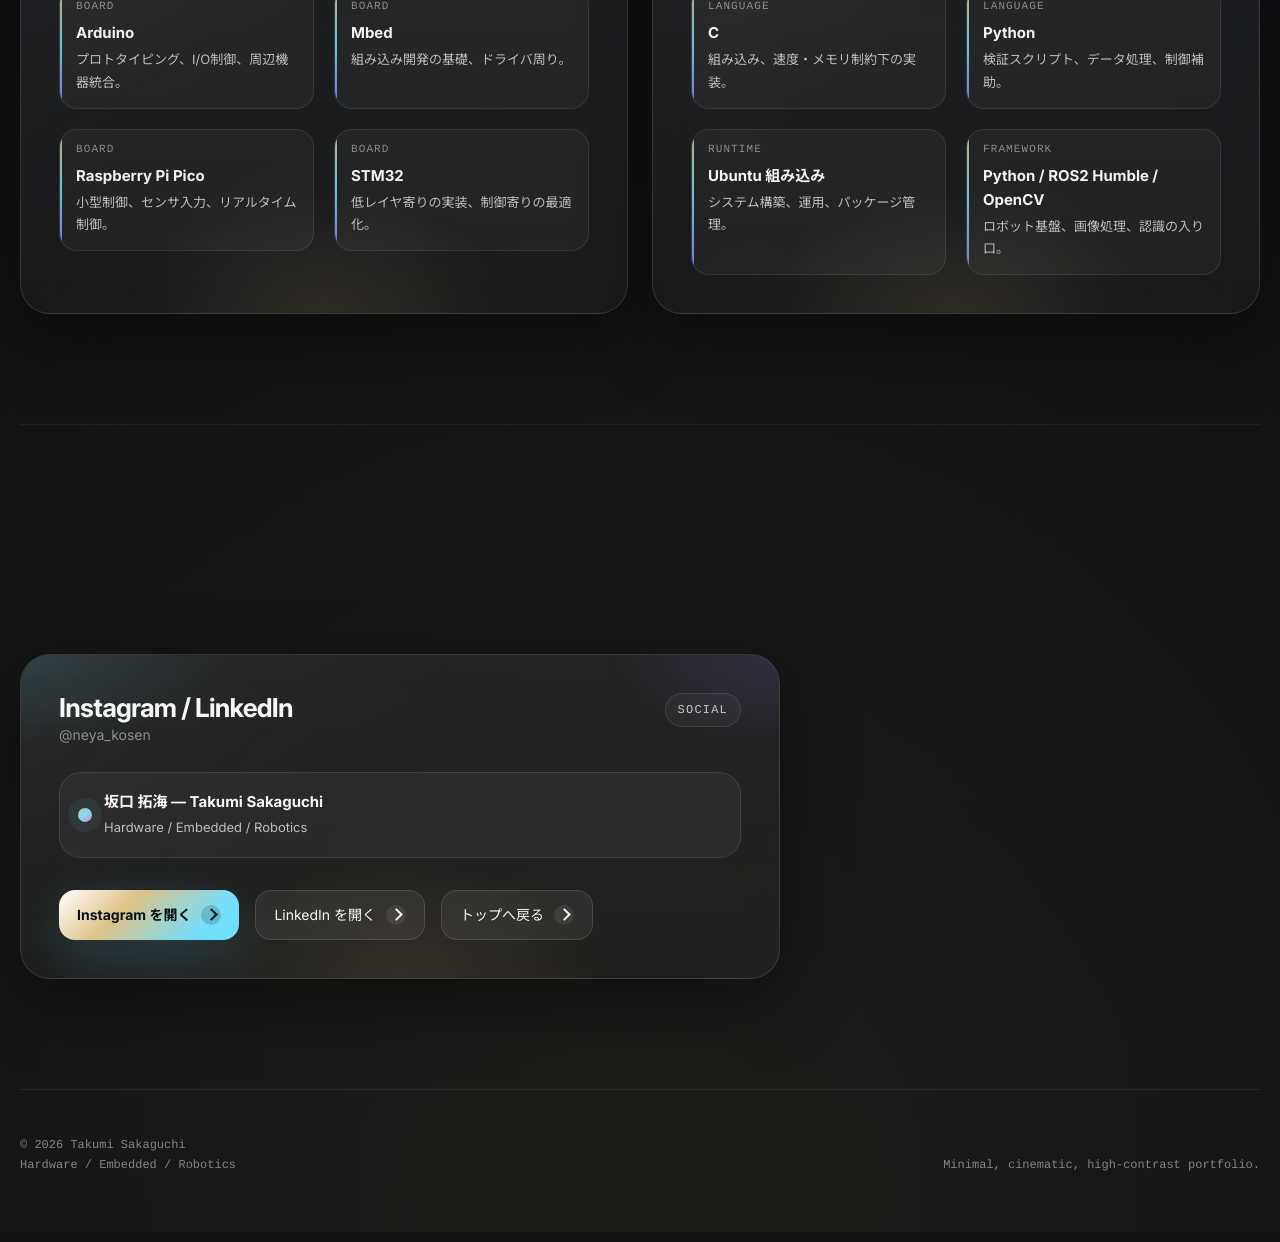
==== commit 3da7d493: "forgoro" ====
--- a/docs/index.html
+++ b/docs/index.html
@@ -889,6 +889,26 @@
       gap:18px;
       box-shadow: var(--shadow-md);
     }
+    a.highlight-card{
+      text-decoration: none;
+      color: inherit;
+      cursor: pointer;
+      transition: transform .24s ease, border-color .24s ease, box-shadow .24s ease;
+    }
+    a.highlight-card:hover{
+      transform: translateY(-5px);
+      border-color: rgba(222,195,135,.32);
+      box-shadow: 0 24px 56px rgba(0,0,0,.40);
+    }
+    .highlight-link-hint{
+      margin-top: auto;
+      padding-top: 16px;
+      font-family: var(--mono);
+      font-size: 11px;
+      letter-spacing: .12em;
+      text-transform: uppercase;
+      color: rgba(222,195,135,.55);
+    }
     .highlight-card .year{
       display:inline-flex;
       width:fit-content;
@@ -1354,6 +1374,7 @@
           <a href="#timeline">Timeline</a>
           <a href="#stack">Programming</a>
           <a href="#contact">Contact</a>
+          <a href="./goro.html">Research</a>
         </nav>
         <a class="contact-chip" href="#contact">
           <span class="dot" aria-hidden="true"></span>
@@ -1368,7 +1389,7 @@
       <div class="hero-split">
 
         <div class="hero-photo-col">
-          <img src="neya.png" alt="坂口拓海" loading="eager" decoding="async"
+          <img src="neya2.png" alt="坂口拓海" loading="eager" decoding="async"
                onerror="this.style.display='none'; this.parentElement.style.background='linear-gradient(135deg,#111,#0a0a0a)';">
         </div>
 
@@ -1472,29 +1493,23 @@
     </section>
 
     <section id="highlights">
-      <div class="section-head reveal">
-        <div>
-          <div class="section-mark"><i aria-hidden="true"></i> Highlights</div>
-          <h2 class="section-title">Selected Achievements</h2>
-        </div>
-        <div class="section-chip">Impact</div>
-      </div>
-
       <div class="highlight-grid reveal">
-        <article class="highlight-card">
+        <a class="highlight-card" href="./goro.html" aria-label="AKATSUKIプロジェクト詳細ページ">
           <div class="year">2025 / Leader</div>
           <div>
-            <h3>経済産業省 AKATUKIプロジェクト 採択</h3>
+            <h3>経済産業省 AKATSUKIプロジェクト 採択</h3>
             <p>次世代無線給電技術の開発でリーダーを担当。技術面だけでなく、意思決定の中心としてプロジェクトを牽引。</p>
           </div>
-        </article>
-        <article class="highlight-card">
+          <div class="highlight-link-hint" aria-hidden="true">詳細を見る →</div>
+        </a>
+        <a class="highlight-card" href="https://www.hiroshima-cmt.ac.jp/topics/club/20251014_001559.html" target="_blank" rel="noopener noreferrer" aria-label="高専ロボコン記事（外部リンク）">
           <div class="year">2025 / Robocon</div>
           <div>
             <h3>高専ロボコン中国大会 デザイン賞 / 全国出場</h3>
             <p>Aリーダーとしてプロジェクト「厳島」を推進。造形だけでなく、全体完成度をまとめ上げる役割が強い。</p>
           </div>
-        </article>
+          <div class="highlight-link-hint" aria-hidden="true">記事を見る →</div>
+        </a>
         <article class="highlight-card">
           <div class="year">2025 / Hardware Lead</div>
           <div>
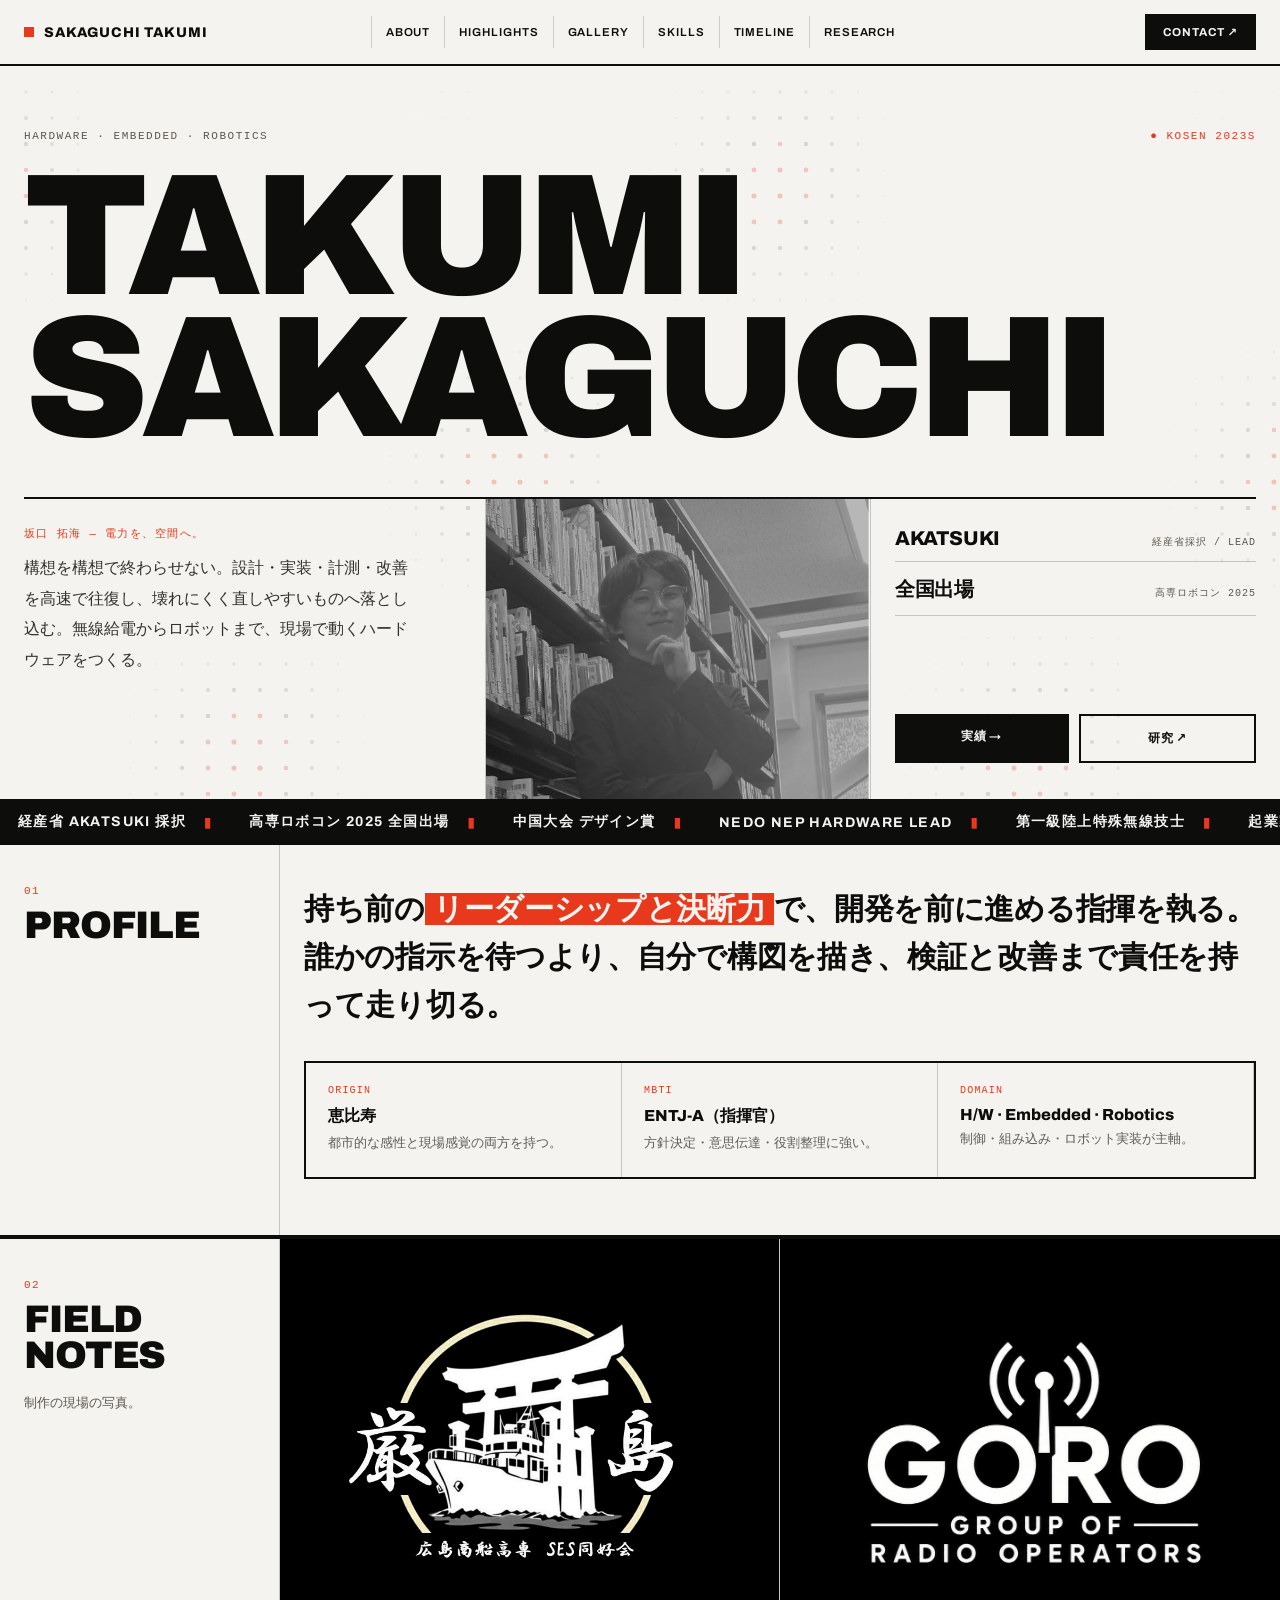
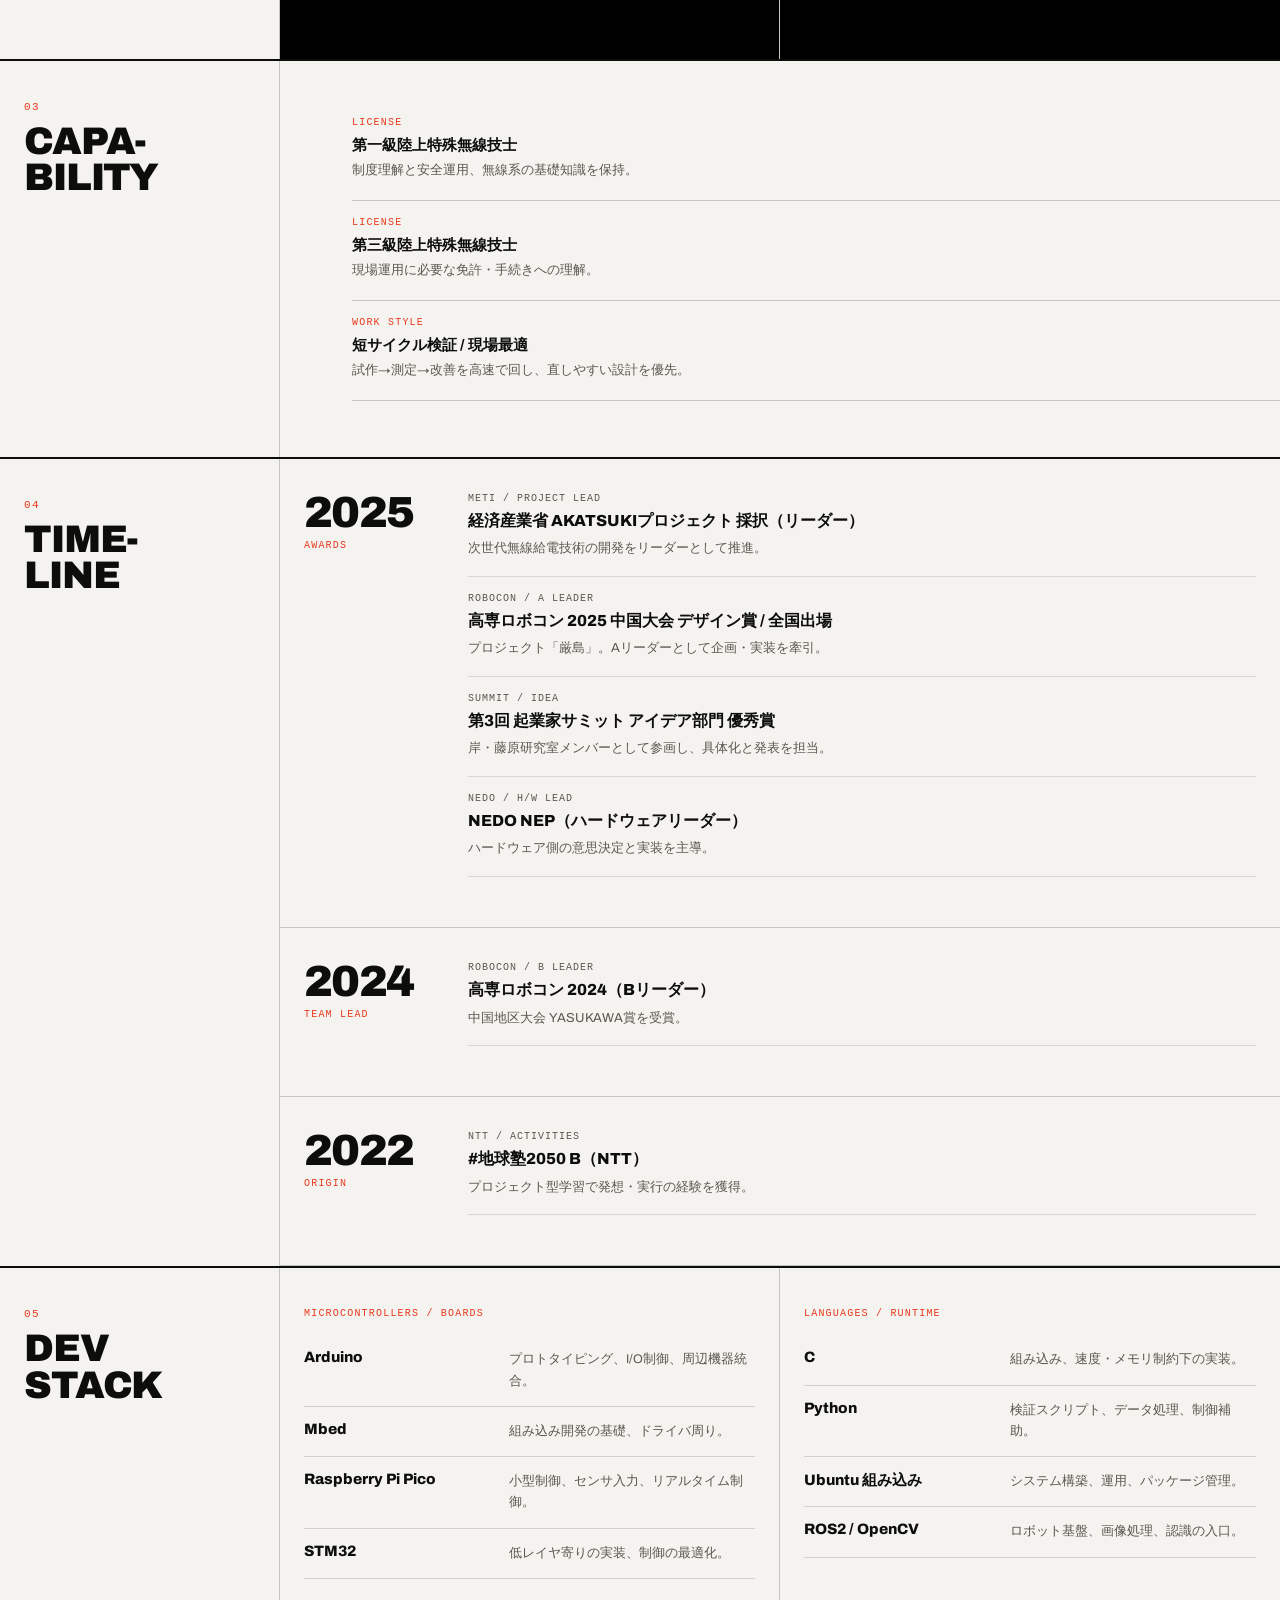
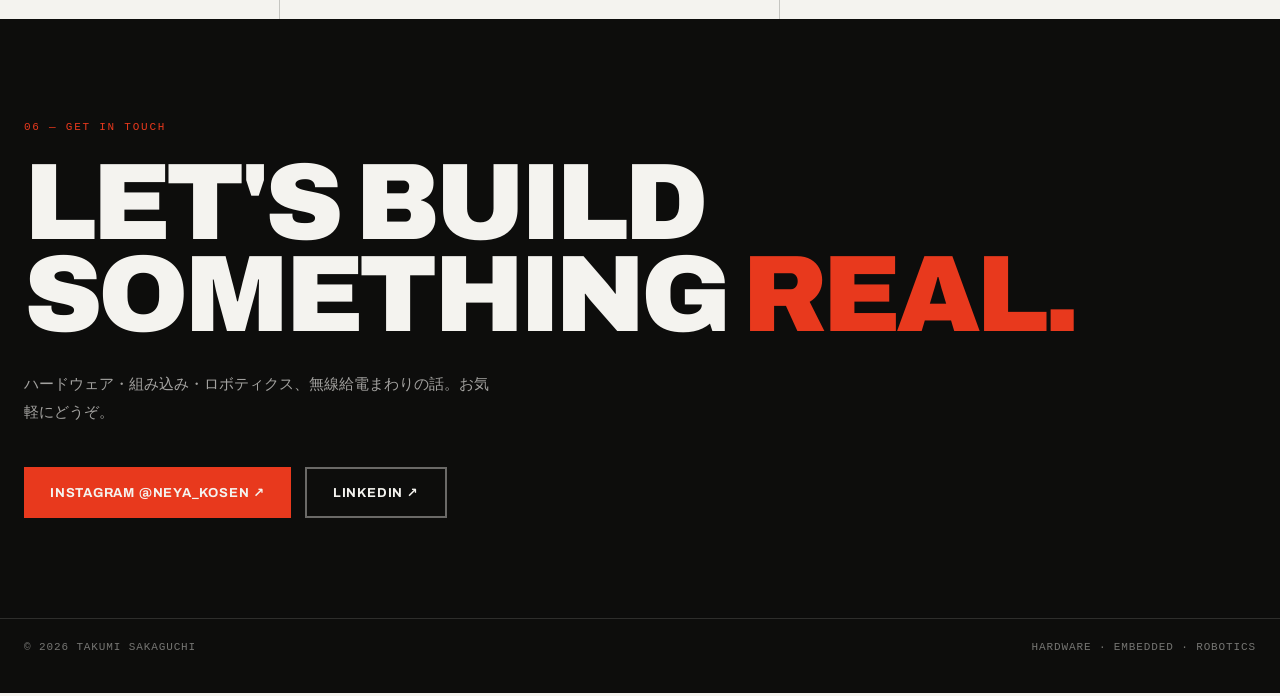
==== commit 7f3f09c2: "new" ====
--- a/docs/index.html
+++ b/docs/index.html
@@ -1,1820 +1,423 @@
-<!doctype html>
+<!DOCTYPE html>
 <html lang="ja">
 <head>
-  <meta charset="utf-8" />
-  <meta name="viewport" content="width=device-width, initial-scale=1" />
-  <meta name="color-scheme" content="dark" />
-  <meta name="theme-color" content="#06070b" />
-  <title>坂口拓海 | Portfolio</title>
-
-  <meta name="description" content="坂口拓海（さかぐちたくみ）| Hardware / Embedded / Robotics Portfolio" />
-  <meta name="robots" content="index,follow" />
-  <link rel="canonical" href="https://neyayomosugara.github.io/" />
-
-  <meta property="og:title" content="坂口拓海 | Portfolio" />
-  <meta property="og:description" content="Hardware / Embedded / Robotics" />
-  <meta property="og:type" content="website" />
-  <meta property="og:url" content="https://neyayomosugara.github.io/" />
-
-  <link rel="preconnect" href="https://fonts.googleapis.com" />
-  <link rel="preconnect" href="https://fonts.gstatic.com" crossorigin />
-  <link href="https://fonts.googleapis.com/css2?family=Inter:wght@400;500;600;700;800;900&family=Noto+Sans+JP:wght@400;500;700;800&family=Space+Grotesk:wght@500;700&display=swap" rel="stylesheet" />
-
-  <script type="application/ld+json">
-  {
-    "@context": "https://schema.org",
-    "@type": "Person",
-    "name": "坂口 拓海",
-    "alternateName": "Takumi Sakaguchi",
-    "url": "https://neyayomosugara.github.io/",
-    "sameAs": [
-      "https://www.instagram.com/neya_kosen/",
-      "https://www.linkedin.com/in/%E6%8B%93%E6%B5%B7-%E5%9D%82%E5%8F%A3-61258a3ab/?skipRedirect=true"
-    ],
-    "jobTitle": "Hardware / Embedded / Robotics",
-    "knowsAbout": [
-      "Hardware Control",
-      "Embedded Systems",
-      "Robotics",
-      "Wireless",
-      "KOSEN Robocon"
-    ]
-  }
-  </script>
-
-  <style>
-    :root{
-      --bg: #010103;
-      --bg-soft: #04040a;
-      --panel: rgba(255,255,255,.04);
-      --panel-2: rgba(255,255,255,.03);
-      --panel-3: rgba(255,255,255,.05);
-      --line: rgba(255,255,255,.08);
-      --line-strong: rgba(255,255,255,.14);
-      --text: rgba(255,255,255,.96);
-      --muted: rgba(255,255,255,.70);
-      --muted-2: rgba(255,255,255,.48);
-
-      --gold: #dec387;
-      --ice: #73dfff;
-      --violet: #8a7bff;
-      --rose: #ff7f93;
-      --lime: #7df0bb;
-
-      --glow-a: radial-gradient(circle at 15% 20%, rgba(115,223,255,.16), transparent 35%);
-      --glow-b: radial-gradient(circle at 88% 18%, rgba(138,123,255,.14), transparent 32%);
-      --glow-c: radial-gradient(circle at 50% 100%, rgba(222,195,135,.11), transparent 36%);
-
-      --radius-xl: 30px;
-      --radius-lg: 22px;
-      --radius-md: 16px;
-      --radius-sm: 12px;
-
-      --shadow-xl: 0 40px 120px rgba(0,0,0,.55);
-      --shadow-lg: 0 24px 72px rgba(0,0,0,.40);
-      --shadow-md: 0 14px 40px rgba(0,0,0,.28);
-
-      --container: min(1240px, calc(100vw - 40px));
-      --header-h: 76px;
-
-      --display: "Space Grotesk", "Inter", system-ui, sans-serif;
-      --sans: "Inter", "Noto Sans JP", system-ui, sans-serif;
-      --jp: "Noto Sans JP", "Inter", system-ui, sans-serif;
-      --mono: ui-monospace, SFMono-Regular, Menlo, Consolas, monospace;
-
-      --hero-title: clamp(54px, 11vw, 150px);
-      --hero-sub: clamp(18px, 2.1vw, 30px);
-      --h2: clamp(24px, 4vw, 44px);
-      --h3: clamp(18px, 2.2vw, 26px);
-      --body: clamp(14px, 1.35vw, 17px);
-
-      --scroll: 0;
-      --mx: 50%;
-      --my: 50%;
-    }
-
-    *{ box-sizing:border-box; }
-    html{ scroll-behavior:smooth; }
-    html,body{ min-height:100%; }
-    body{
-      margin:0;
-      color:var(--text);
-      background:
-        var(--glow-a),
-        var(--glow-b),
-        var(--glow-c),
-        linear-gradient(180deg, #05070b 0%, #080c13 44%, #05070b 100%);
-      font-family:var(--sans);
-      overflow-x:hidden;
-      -webkit-font-smoothing: antialiased;
-      text-rendering: geometricPrecision;
-    }
-
-    body::before{
-      content:"";
-      position:fixed;
-      inset:0;
-      pointer-events:none;
-      z-index:-2;
-      background:
-        linear-gradient(to right, rgba(255,255,255,.04) 1px, transparent 1px),
-        linear-gradient(to bottom, rgba(255,255,255,.03) 1px, transparent 1px);
-      background-size: 80px 80px;
-      mask-image: radial-gradient(circle at 50% 25%, rgba(0,0,0,1), rgba(0,0,0,.15) 50%, transparent 72%);
-      opacity:.09;
-    }
-
-    body::after{
-      content:"";
-      position:fixed;
-      inset:-20%;
-      pointer-events:none;
-      z-index:-1;
-      opacity:.16;
-      background-image:url("data:image/svg+xml,%3Csvg xmlns='http://www.w3.org/2000/svg' width='220' height='220'%3E%3Cfilter id='n'%3E%3CfeTurbulence type='fractalNoise' baseFrequency='.95' numOctaves='3' stitchTiles='stitch'/%3E%3C/filter%3E%3Crect width='220' height='220' filter='url(%23n)' opacity='.55'/%3E%3C/svg%3E");
-      mix-blend-mode:soft-light;
-      animation: grainMove 10s steps(6) infinite;
-    }
-
-    @keyframes grainMove{
-      0%{transform:translate(-2%, -1%)}
-      25%{transform:translate(2%, -2%)}
-      50%{transform:translate(1%, 2%)}
-      75%{transform:translate(-1%, 1%)}
-      100%{transform:translate(-2%, -1%)}
-    }
-
-    ::selection{ background: rgba(115,223,255,.28); }
-    img{ max-width:100%; display:block; }
-    a{ color:inherit; }
-    button, a{ -webkit-tap-highlight-color: transparent; }
-    :focus-visible{ outline:2px solid rgba(115,223,255,.8); outline-offset:3px; }
-
-    .skip{
-      position:absolute;
-      left:14px;
-      top:-56px;
-      z-index:9999;
-      padding:10px 14px;
-      border-radius:12px;
-      background:#0d1320;
-      border:1px solid var(--line-strong);
-      color:var(--text);
-      text-decoration:none;
-      transition:top .2s ease;
-    }
-    .skip:focus{ top:14px; }
-
-    .progress{
-      position:fixed;
-      inset:0 auto auto 0;
-      width:100%;
-      height:2px;
-      z-index:90;
-      background:rgba(255,255,255,.05);
-    }
-    .progress > span{
-      display:block;
-      width:0%;
-      height:100%;
-      background: linear-gradient(90deg, var(--gold), var(--ice), var(--violet));
-      box-shadow: 0 0 24px rgba(115,223,255,.45);
-    }
-
-    .cursor-glow{
-      position:fixed;
-      width:440px;
-      height:440px;
-      border-radius:50%;
-      pointer-events:none;
-      left:var(--mx);
-      top:var(--my);
-      transform:translate(-50%,-50%);
-      background: radial-gradient(circle, rgba(115,223,255,.12), rgba(138,123,255,.10), transparent 62%);
-      filter: blur(18px);
-      z-index:-1;
-      opacity:.85;
-    }
-
-    .shell{
-      width:var(--container);
-      margin:0 auto;
-    }
-
-    header{
-      position:sticky;
-      top:0;
-      z-index:70;
-      height:var(--header-h);
-      backdrop-filter: blur(18px);
-      background: linear-gradient(180deg, rgba(7,10,15,.88), rgba(7,10,15,.42));
-      border-bottom:1px solid rgba(255,255,255,.06);
-    }
-    .nav{
-      width:var(--container);
-      height:100%;
-      margin:0 auto;
-      display:flex;
-      align-items:center;
-      justify-content:space-between;
-      gap:18px;
-    }
-    .brand{
-      display:flex;
-      align-items:center;
-      gap:14px;
-      text-decoration:none;
-      min-width:0;
-    }
-    .brand-mark{
-      width:44px;
-      height:44px;
-      border-radius:15px;
-      position:relative;
-      overflow:hidden;
-      background:
-        radial-gradient(circle at 30% 30%, rgba(255,255,255,.95), rgba(255,255,255,0) 42%),
-        linear-gradient(135deg, rgba(222,195,135,.95), rgba(115,223,255,.86), rgba(138,123,255,.82));
-      box-shadow: 0 18px 50px rgba(115,223,255,.18);
-      flex:0 0 auto;
-    }
-    .brand-mark::after{
-      content:"";
-      position:absolute;
-      inset:-60%;
-      background: conic-gradient(from 180deg, transparent, rgba(255,255,255,.28), transparent 35%);
-      animation: spin 5s linear infinite;
-    }
-    @keyframes spin{ to{ transform:rotate(360deg); } }
-
-    .brand-copy{ min-width:0; }
-    .brand-copy strong{
-      display:block;
-      font-family:var(--display);
-      font-size:13px;
-      letter-spacing:.16em;
-      text-transform:uppercase;
-      white-space:nowrap;
-    }
-    .brand-copy span{
-      display:block;
-      font-size:12px;
-      color:var(--muted-2);
-      white-space:nowrap;
-      overflow:hidden;
-      text-overflow:ellipsis;
-    }
-
-    .nav-links{
-      display:flex;
-      align-items:center;
-      gap:6px;
-      flex-wrap:wrap;
-      justify-content:flex-end;
-    }
-    .nav-links a,
-    .ghost-btn,
-    .solid-btn,
-    .mini-link{
-      text-decoration:none;
-      transition: transform .18s ease, background .25s ease, border-color .25s ease, color .25s ease;
-    }
-    .nav-links a{
-      font-size:13px;
-      color:var(--muted);
-      padding:12px 14px;
-      border-radius:999px;
-      border:1px solid transparent;
-      position:relative;
-    }
-    .nav-links a:hover,
-    .nav-links a.active{
-      color:var(--text);
-      background:rgba(255,255,255,.06);
-      border-color:rgba(255,255,255,.10);
-    }
-
-    .contact-chip{
-      display:inline-flex;
-      align-items:center;
-      gap:10px;
-      padding:12px 16px;
-      border-radius:999px;
-      border:1px solid rgba(255,255,255,.12);
-      background:rgba(255,255,255,.06);
-      box-shadow: var(--shadow-md);
-      color:var(--text);
-      text-decoration:none;
-      font-size:13px;
-      white-space:nowrap;
-    }
-    .contact-chip .dot{
-      width:10px;
-      height:10px;
-      border-radius:999px;
-      background:linear-gradient(135deg, var(--gold), var(--ice), var(--violet));
-      box-shadow: 0 0 0 7px rgba(115,223,255,.09);
-    }
-    .contact-chip:hover{ transform:translateY(-1px); }
-
-    main{ position:relative; }
-    section{
-      width:var(--container);
-      margin:0 auto;
-      padding: 110px 0;
-      scroll-margin-top: calc(var(--header-h) + 20px);
-    }
-
-    .hero{
-      min-height: calc(100svh - var(--header-h));
-      display:grid;
-      align-items:center;
-      padding: 80px 0 100px;
-      position:relative;
-      isolation:isolate;
-    }
-    .hero::before{
-      content:"";
-      position:absolute;
-      inset: 8% 0 auto auto;
-      width:min(560px, 42vw);
-      height:min(560px, 42vw);
-      border-radius:50%;
-      background: radial-gradient(circle, rgba(222,195,135,.20), rgba(138,123,255,.14), transparent 68%);
-      filter: blur(14px);
-      opacity:.92;
-      z-index:-1;
-    }
-    .hero-grid{
-      display:grid;
-      grid-template-columns: 1.18fr .82fr;
-      gap:40px;
-      align-items:stretch;
-    }
-
-    .glass{
-      position:relative;
-      overflow:hidden;
-      border-radius: var(--radius-xl);
-      border:1px solid rgba(255,255,255,.10);
-      background:
-        linear-gradient(180deg, rgba(255,255,255,.06), rgba(255,255,255,.03)) padding-box,
-        linear-gradient(135deg, rgba(255,255,255,.18), rgba(255,255,255,.05)) border-box;
-      box-shadow: var(--shadow-xl);
-      backdrop-filter: blur(18px);
-    }
-    .glass::before{
-      content:"";
-      position:absolute;
-      inset:-1px;
-      background:
-        radial-gradient(500px 240px at 8% 8%, rgba(115,223,255,.16), transparent 58%),
-        radial-gradient(500px 260px at 90% 0%, rgba(138,123,255,.14), transparent 56%),
-        radial-gradient(460px 260px at 50% 100%, rgba(222,195,135,.12), transparent 56%);
-      pointer-events:none;
-      opacity:.9;
-    }
-    .glass::after{
-      content:"";
-      position:absolute;
-      inset:0;
-      pointer-events:none;
-      background: radial-gradient(420px 320px at var(--mx) var(--my), rgba(255,255,255,.10), transparent 60%);
-      opacity:.75;
-      mix-blend-mode:screen;
-    }
-
-    .hero-copy{
-      padding:52px;
-      min-height: 720px;
-      display:flex;
-      flex-direction:column;
-      justify-content:space-between;
-      gap:26px;
-    }
-
-    .eyebrow{
-      display:inline-flex;
-      align-items:center;
-      gap:10px;
-      width:fit-content;
-      padding:10px 14px;
-      border-radius:999px;
-      border:1px solid rgba(255,255,255,.12);
-      background:rgba(255,255,255,.05);
-      font-family:var(--mono);
-      font-size:12px;
-      color:rgba(255,255,255,.76);
-      letter-spacing:.12em;
-      text-transform:uppercase;
-    }
-    .eyebrow i{
-      width:8px;
-      height:8px;
-      border-radius:999px;
-      background: linear-gradient(135deg, var(--gold), var(--ice));
-      box-shadow: 0 0 0 6px rgba(115,223,255,.08);
-    }
-
-    .hero-title-wrap{
-      display:grid;
-      gap:10px;
-    }
-    .hero-kicker{
-      color:var(--muted-2);
-      font-family:var(--display);
-      letter-spacing:.16em;
-      text-transform:uppercase;
-      font-size:13px;
-    }
-    .hero-title{
-      margin:0;
-      font-family:var(--display);
-      font-size:var(--hero-title);
-      line-height:.88;
-      letter-spacing:-.05em;
-      text-transform:uppercase;
-      text-wrap:balance;
-      text-shadow: 0 18px 50px rgba(0,0,0,.35);
-    }
-    .hero-title .line{
-      display:block;
-      background: linear-gradient(180deg, rgba(255,255,255,.98), rgba(255,255,255,.72));
-      -webkit-background-clip:text;
-      background-clip:text;
-      color:transparent;
-    }
-    .hero-title .accent{
-      background: linear-gradient(135deg, #ffffff 10%, var(--gold) 42%, var(--ice) 78%, #ffffff 100%);
-      -webkit-background-clip:text;
-      background-clip:text;
-      color:transparent;
-    }
-
-    .hero-ja{
-      font-family:var(--jp);
-      font-size:var(--hero-sub);
-      font-weight:700;
-      letter-spacing:.12em;
-      color:rgba(255,255,255,.88);
-    }
-    .hero-lead{
-      max-width: 34ch;
-      margin:0;
-      color:var(--muted);
-      font-size: clamp(15px, 1.6vw, 19px);
-      line-height:1.9;
-    }
-
-    .metrics{
-      display:grid;
-      grid-template-columns: repeat(3, minmax(0, 1fr));
-      gap:12px;
-    }
-    .metric{
-      padding:16px 16px 14px;
-      border-radius:20px;
-      border:1px solid rgba(255,255,255,.09);
-      background: rgba(255,255,255,.04);
-      min-height:100px;
-    }
-    .metric .num{
-      display:block;
-      font-family:var(--display);
-      font-size: clamp(28px, 5vw, 48px);
-      line-height:1;
-      letter-spacing:-.04em;
-      margin-bottom:8px;
-      color:#fff;
-    }
-    .metric .label{
-      display:block;
-      font-size:12px;
-      color:var(--muted-2);
-      letter-spacing:.10em;
-      text-transform:uppercase;
-      font-family:var(--mono);
-      margin-bottom:8px;
-    }
-    .metric p{
-      margin:0;
-      font-size:13px;
-      line-height:1.65;
-      color:var(--muted);
-    }
-
-    .hero-actions{
-      display:flex;
-      flex-wrap:wrap;
-      gap:12px;
-      align-items:center;
-    }
-    .solid-btn,
-    .ghost-btn{
-      display:inline-flex;
-      align-items:center;
-      justify-content:center;
-      gap:10px;
-      padding:14px 18px;
-      border-radius:16px;
-      font-size:14px;
-      white-space:nowrap;
-    }
-    .solid-btn{
-      color:#081019;
-      background: linear-gradient(135deg, #fff, var(--gold) 36%, var(--ice) 80%);
-      box-shadow: 0 20px 60px rgba(115,223,255,.20);
-      font-weight:700;
-    }
-    .ghost-btn{
-      border:1px solid rgba(255,255,255,.12);
-      background: rgba(255,255,255,.06);
-      color:var(--text);
-    }
-    .solid-btn:hover,
-    .ghost-btn:hover,
-    .mini-link:hover{ transform: translateY(-2px); }
-
-    .arrow{
-      width:20px;
-      height:20px;
-      border-radius:10px;
-      background:rgba(0,0,0,.16);
-      position:relative;
-      flex:0 0 auto;
-    }
-    .ghost-btn .arrow{ background:rgba(255,255,255,.08); }
-    .arrow::after{
-      content:"";
-      position:absolute;
-      left:6px;
-      top:5px;
-      width:7px;
-      height:7px;
-      border-right:2px solid currentColor;
-      border-bottom:2px solid currentColor;
-      transform: rotate(-45deg);
-    }
-
-    .hero-side{
-      display:grid;
-      grid-template-rows: 1fr auto;
-      gap:28px;
-    }
-    .portrait-card{
-      padding:32px;
-      display:grid;
-      gap:28px;
-      align-content:space-between;
-      min-height:720px;
-    }
-    .portrait-head{
-      display:flex;
-      justify-content:space-between;
-      gap:12px;
-      align-items:flex-start;
-    }
-    .caption{
-      font-family:var(--mono);
-      font-size:12px;
-      letter-spacing:.12em;
-      color:var(--muted-2);
-      text-transform:uppercase;
-    }
-    .portrait-frame{
-      position:relative;
-      min-height: 520px;
-      border-radius: 26px;
-      overflow:hidden;
-      border:1px solid rgba(255,255,255,.10);
-      background:
-        radial-gradient(circle at 35% 20%, rgba(255,255,255,.12), transparent 34%),
-        linear-gradient(180deg, rgba(255,255,255,.06), rgba(255,255,255,.02));
-      box-shadow: inset 0 0 0 1px rgba(255,255,255,.03), 0 28px 70px rgba(0,0,0,.35);
-    }
-    .portrait-frame img{
-      width:100%;
-      height:100%;
-      object-fit:cover;
-      filter: saturate(1.04) contrast(1.04);
-      transform: scale(1.015);
-    }
-    .portrait-overlay{
-      position:absolute;
-      inset:0;
-      pointer-events:none;
-      background:
-        linear-gradient(180deg, rgba(255,255,255,.14), rgba(255,255,255,0) 20%),
-        linear-gradient(180deg, rgba(0,0,0,0) 50%, rgba(4,5,8,.72) 100%);
-    }
-    .portrait-badges{
-      position:absolute;
-      left:16px;
-      right:16px;
-      bottom:16px;
-      display:flex;
-      flex-wrap:wrap;
-      gap:10px;
-      z-index:1;
-    }
-    .badge{
-      display:inline-flex;
-      align-items:center;
-      gap:8px;
-      padding:10px 12px;
-      border-radius:999px;
-      border:1px solid rgba(255,255,255,.14);
-      background: rgba(6,10,16,.68);
-      backdrop-filter: blur(14px);
-      color:rgba(255,255,255,.86);
-      font-size:12px;
-      letter-spacing:.04em;
-    }
-    .badge i{
-      width:8px;
-      height:8px;
-      border-radius:999px;
-      background:linear-gradient(135deg, var(--gold), var(--ice));
-    }
-
-    .status-card{
-      padding:32px;
-      display:grid;
-      gap:20px;
-    }
-    .status-list{
-      display:grid;
-      gap:10px;
-    }
-    .status-item{
-      display:flex;
-      justify-content:space-between;
-      gap:12px;
-      padding:12px 0;
-      border-top:1px solid rgba(255,255,255,.08);
-    }
-    .status-item:first-child{ border-top:0; padding-top:0; }
-    .status-item span{
-      color:var(--muted-2);
-      font-size:13px;
-      white-space:nowrap;
-    }
-    .status-item strong{
-      font-size:14px;
-      color:rgba(255,255,255,.92);
-      text-align:right;
-      line-height:1.6;
-    }
-
-    .section-head{
-      display:grid;
-      grid-template-columns: 1fr auto;
-      gap:18px;
-      align-items:end;
-      margin-bottom:48px;
-    }
-    .section-mark{
-      display:inline-flex;
-      align-items:center;
-      gap:10px;
-      margin-bottom:10px;
-      font-family:var(--mono);
-      font-size:12px;
-      color:var(--muted-2);
-      letter-spacing:.14em;
-      text-transform:uppercase;
-    }
-    .section-mark i{
-      width:8px;
-      height:8px;
-      border-radius:999px;
-      background:linear-gradient(135deg, var(--gold), var(--ice));
-    }
-    .section-title{
-      margin:0;
-      font-family:var(--display);
-      font-size:var(--h2);
-      line-height:.96;
-      letter-spacing:-.04em;
-      text-transform:uppercase;
-    }
-    .section-desc{
-      margin:10px 0 0;
-      max-width:72ch;
-      color:var(--muted);
-      font-size:15px;
-      line-height:1.8;
-    }
-    .section-chip{
-      align-self:start;
-      display:inline-flex;
-      padding:9px 12px;
-      border-radius:999px;
-      border:1px solid rgba(255,255,255,.10);
-      background:rgba(255,255,255,.04);
-      color:rgba(255,255,255,.72);
-      font-size:12px;
-      font-family:var(--mono);
-      letter-spacing:.10em;
-      text-transform:uppercase;
-      white-space:nowrap;
-    }
-
-    .grid{
-      display:grid;
-      grid-template-columns: repeat(12, minmax(0, 1fr));
-      gap:24px;
-    }
-    .span-12{ grid-column: span 12; }
-    .span-8{ grid-column: span 8; }
-    .span-7{ grid-column: span 7; }
-    .span-6{ grid-column: span 6; }
-    .span-5{ grid-column: span 5; }
-    .span-4{ grid-column: span 4; }
-
-    .card{
-      position:relative;
-      overflow:hidden;
-      border-radius: var(--radius-xl);
-      border:1px solid rgba(255,255,255,.10);
-      background: linear-gradient(180deg, rgba(255,255,255,.06), rgba(255,255,255,.03));
-      box-shadow: var(--shadow-lg);
-      backdrop-filter: blur(18px);
-      min-height:100%;
-    }
-    .card::before{
-      content:"";
-      position:absolute;
-      inset:-1px;
-      background:
-        radial-gradient(400px 180px at 0% 0%, rgba(115,223,255,.14), transparent 55%),
-        radial-gradient(320px 180px at 100% 0%, rgba(138,123,255,.14), transparent 56%),
-        radial-gradient(360px 220px at 50% 100%, rgba(222,195,135,.11), transparent 58%);
-      pointer-events:none;
-      opacity:.95;
-    }
-    .card-inner{
-      position:relative;
-      z-index:1;
-      padding:38px;
-      display:grid;
-      gap:24px;
-    }
-    .card-top{
-      display:flex;
-      align-items:flex-start;
-      justify-content:space-between;
-      gap:14px;
-    }
-    .card-top h3{
-      margin:0;
-      font-size:var(--h3);
-      letter-spacing:-.03em;
-    }
-    .card-top p{
-      margin:0;
-      font-size:14px;
-      color:var(--muted-2);
-      line-height:1.7;
-    }
-
-    .lede{
-      margin:0;
-      color:var(--muted);
-      line-height:1.9;
-      font-size:var(--body);
-    }
-
-    .info-list,
-    .stack-list,
-    .contact-list,
-    .timeline-list,
-    .feature-list{
-      display:grid;
-      gap:16px;
-    }
-    .info-row,
-    .stack-item,
-    .contact-row,
-    .feature-item,
-    .timeline-item{
-      position:relative;
-      padding:14px 14px 14px 16px;
-      border-radius:18px;
-      border:1px solid rgba(255,255,255,.09);
-      background: rgba(255,255,255,.04);
-      overflow:hidden;
-    }
-    .info-row::before,
-    .stack-item::before,
-    .contact-row::before,
-    .feature-item::before,
-    .timeline-item::before{
-      content:"";
-      position:absolute;
-      inset:0 auto 0 0;
-      width:2px;
-      background: linear-gradient(180deg, var(--gold), var(--ice), var(--violet));
-      opacity:.85;
-    }
-    .info-row small,
-    .stack-item small,
-    .contact-row small,
-    .feature-item small,
-    .timeline-item small{
-      display:block;
-      font-family:var(--mono);
-      font-size:11px;
-      letter-spacing:.10em;
-      text-transform:uppercase;
-      color:var(--muted-2);
-      margin-bottom:8px;
-    }
-    .info-row strong,
-    .stack-item strong,
-    .contact-row strong,
-    .feature-item strong,
-    .timeline-item strong{
-      display:block;
-      font-size:15px;
-      line-height:1.6;
-      color:rgba(255,255,255,.94);
-      margin-bottom:4px;
-    }
-    .info-row span,
-    .stack-item span,
-    .contact-row span,
-    .feature-item span,
-    .timeline-item span{
-      display:block;
-      font-size:13px;
-      line-height:1.7;
-      color:var(--muted);
-    }
-    .timeline-item{
-      transition: transform .24s ease, border-color .24s ease, box-shadow .24s ease;
-    }
-    .timeline-item:hover{
-      transform: translateY(-2px);
-      border-color: rgba(115,223,255,.32);
-      box-shadow: 0 14px 34px rgba(0,0,0,.24);
-    }
-    .award-badge{
-      display:inline-block;
-      margin-top:8px;
-      padding:4px 10px;
-      border-radius:999px;
-      font-size:11px;
-      letter-spacing:.08em;
-      text-transform:uppercase;
-      color:var(--gold);
-      border:1px solid rgba(222,195,135,.42);
-      background:rgba(222,195,135,.10);
-    }
-
-    .highlight-grid{
-      display:grid;
-      grid-template-columns: repeat(3, minmax(0, 1fr));
-      gap:24px;
-    }
-    .highlight-card{
-      padding:36px;
-      border-radius:22px;
-      border:1px solid rgba(255,255,255,.10);
-      background: linear-gradient(180deg, rgba(255,255,255,.06), rgba(255,255,255,.03));
-      min-height: 280px;
-      display:flex;
-      flex-direction:column;
-      justify-content:space-between;
-      gap:18px;
-      box-shadow: var(--shadow-md);
-    }
-    a.highlight-card{
-      text-decoration: none;
-      color: inherit;
-      cursor: pointer;
-      transition: transform .24s ease, border-color .24s ease, box-shadow .24s ease;
-    }
-    a.highlight-card:hover{
-      transform: translateY(-5px);
-      border-color: rgba(222,195,135,.32);
-      box-shadow: 0 24px 56px rgba(0,0,0,.40);
-    }
-    .highlight-link-hint{
-      margin-top: auto;
-      padding-top: 16px;
-      font-family: var(--mono);
-      font-size: 11px;
-      letter-spacing: .12em;
-      text-transform: uppercase;
-      color: rgba(222,195,135,.55);
-    }
-    .highlight-card .year{
-      display:inline-flex;
-      width:fit-content;
-      padding:8px 10px;
-      border-radius:999px;
-      font-family:var(--mono);
-      font-size:11px;
-      letter-spacing:.10em;
-      text-transform:uppercase;
-      color:rgba(255,255,255,.84);
-      background:rgba(255,255,255,.06);
-      border:1px solid rgba(255,255,255,.10);
-    }
-    .highlight-card h3{
-      margin:0;
-      font-size:20px;
-      line-height:1.3;
-      letter-spacing:-.03em;
-    }
-    .highlight-card p{
-      margin:0;
-      color:var(--muted);
-      font-size:14px;
-      line-height:1.75;
-    }
-
-    .skill-bars{ display:grid; gap:18px; }
-    .skill-bar{
-      padding:14px 14px 12px;
-      border-radius:18px;
-      border:1px solid rgba(255,255,255,.09);
-      background: rgba(255,255,255,.04);
-    }
-    .skill-bar-top{
-      display:flex;
-      justify-content:space-between;
-      gap:12px;
-      align-items:baseline;
-      margin-bottom:10px;
-    }
-    .skill-bar-top strong{
-      font-size:14px;
-      color:rgba(255,255,255,.92);
-    }
-    .skill-bar-top span{
-      font-family:var(--mono);
-      font-size:12px;
-      color:var(--muted-2);
-    }
-    .track{
-      position:relative;
-      width:100%;
-      height:10px;
-      border-radius:999px;
-      overflow:hidden;
-      background: rgba(255,255,255,.06);
-      border:1px solid rgba(255,255,255,.08);
-    }
-    .fill{
-      height:100%;
-      width:0;
-      border-radius:999px;
-      background: linear-gradient(90deg, var(--gold), var(--ice), var(--violet));
-      box-shadow: 0 8px 20px rgba(115,223,255,.18);
-    }
-
-    .timeline-block{ display:grid; gap:20px; }
-    .timeline-year{
-      border-radius:24px;
-      border:1px solid rgba(255,255,255,.10);
-      overflow:hidden;
-      background: linear-gradient(180deg, rgba(255,255,255,.05), rgba(255,255,255,.02));
-    }
-    .timeline-year-head{
-      display:flex;
-      justify-content:space-between;
-      gap:12px;
-      align-items:center;
-      padding:16px 18px;
-      border-bottom:1px solid rgba(255,255,255,.08);
-      background: linear-gradient(180deg, rgba(255,255,255,.04), rgba(255,255,255,.01));
-    }
-    .timeline-year-head strong{
-      font-family:var(--display);
-      font-size:20px;
-      letter-spacing:.08em;
-      text-transform:uppercase;
-    }
-    .timeline-year-head span{
-      font-family:var(--mono);
-      font-size:12px;
-      color:var(--muted-2);
-      text-transform:uppercase;
-      letter-spacing:.10em;
-    }
-    .timeline-year-body{
-      padding:16px 18px 18px;
-      display:grid;
-      gap:12px;
-    }
-
-    .stack-grid{
-      display:grid;
-      grid-template-columns: repeat(2, minmax(0, 1fr));
-      gap:20px;
-    }
-
-    .mini-link{
-      display:inline-flex;
-      align-items:center;
-      gap:10px;
-      width:fit-content;
-      padding:12px 14px;
-      border-radius:16px;
-      border:1px solid rgba(255,255,255,.12);
-      background: rgba(255,255,255,.06);
-      color:var(--text);
-    }
-
-    .social-grid{
-      display:grid;
-      grid-template-columns: 1.1fr .9fr;
-      gap:16px;
-    }
-    .social-handle{
-      display:flex;
-      align-items:center;
-      gap:12px;
-      padding:18px;
-      border-radius:22px;
-      border:1px solid rgba(255,255,255,.10);
-      background: rgba(255,255,255,.04);
-    }
-    .social-handle .mark{
-      width:14px;
-      height:14px;
-      border-radius:999px;
-      background: linear-gradient(135deg, var(--gold), var(--ice), var(--rose));
-      box-shadow: 0 0 0 10px rgba(115,223,255,.07);
-      flex:0 0 auto;
-    }
-    .social-handle strong{
-      display:block;
-      font-size:15px;
-      margin-bottom:5px;
-    }
-    .social-handle span{
-      display:block;
-      font-size:13px;
-      color:var(--muted);
-      line-height:1.7;
-    }
-
-    footer{
-      width:var(--container);
-      margin: 0 auto;
-      padding: 26px 0 46px;
-      display:flex;
-      justify-content:space-between;
-      gap:16px;
-      align-items:flex-end;
-      color:var(--muted-2);
-      border-top:1px solid rgba(255,255,255,.08);
-      font-size:12px;
-    }
-    footer .left{
-      display:grid;
-      gap:6px;
-    }
-
-    .reveal{
-      opacity:0;
-      transform: translateY(20px) scale(.985);
-      transition: opacity .8s cubic-bezier(.22,1,.36,1), transform .8s cubic-bezier(.22,1,.36,1);
-    }
-    .reveal.show{
-      opacity:1;
-      transform: translateY(0) scale(1);
-    }
-
-    /* ── Section separator ── */
-    section + section{
-      border-top: 1px solid rgba(255,255,255,.06);
-    }
-
-    /* ── Luxury body text ── */
-    .lede{
-      font-size: clamp(15px, 1.5vw, 18px);
-      line-height: 2.0;
-      letter-spacing: .01em;
-    }
-    .section-desc{
-      font-size: 16px;
-      line-height: 2.0;
-    }
-
-    /* ── Card border: slightly stronger ── */
-    .card{
-      border-color: rgba(255,255,255,.12);
-    }
-    .glass{
-      border-color: rgba(255,255,255,.12);
-    }
-
-    /* ── Footer breathing room ── */
-    footer{
-      padding: 48px 0 60px;
-    }
-
-    /* ── Social grid (single card in contact) ── */
-    .contact-single{
-      display: block;
-    }
-
-    @media (max-width: 1100px){
-      .hero-grid,
-      .social-grid{
-        grid-template-columns: 1fr;
-        gap: 28px;
-      }
-      .hero-copy,
-      .portrait-card{ min-height:auto; }
-      .portrait-frame{ min-height: 460px; }
-      .highlight-grid{ grid-template-columns: 1fr; }
-      .stack-grid{ grid-template-columns: 1fr; }
-    }
-
-    @media (max-width: 900px){
-      .span-8,
-      .span-7,
-      .span-6,
-      .span-5,
-      .span-4{ grid-column: span 12; }
-      .nav{ gap:12px; }
-      .nav-links{ display:none; }
-      .metrics{ grid-template-columns: 1fr; }
-      .hero-copy{ padding:28px; }
-      .portrait-card{ padding:24px; }
-      .card-inner{ padding:24px; }
-      .status-card{ padding:24px; }
-      .section-head{ grid-template-columns: 1fr; margin-bottom: 32px; }
-      .highlight-card{ min-height:unset; padding:28px; }
-      section{ padding: 72px 0; }
-    }
-
-    @media (max-width: 640px){
-      :root{ --container: min(100vw - 24px, 1240px); }
-      header{ height:68px; }
-      .brand-copy span{ display:none; }
-      .contact-chip span:last-child{ display:none; }
-      section{ padding: 56px 0; }
-      .hero{ padding-top: 40px; padding-bottom: 60px; }
-      .hero-title{ line-height:.92; }
-      .portrait-frame{ min-height: 360px; }
-      footer{ flex-direction:column; align-items:flex-start; padding: 36px 0 48px; }
-    }
-
-    @media (prefers-reduced-motion: reduce){
-      html{ scroll-behavior:auto; }
-      *, *::before, *::after{ animation:none !important; transition:none !important; }
-      .reveal{ opacity:1; transform:none; }
-      body::after{ animation:none !important; }
-    }
-
-    /* ═══════════════════════════════════════════
-       HERO — Full Bleed Cinematic Split
-    ═══════════════════════════════════════════ */
-    section.hero {
-      width: 100%;
-      max-width: 100%;
-      margin: 0;
-      padding: 0;
-      height: calc(100svh - var(--header-h));
-      min-height: 560px;
-    }
-
-    .hero-split {
-      display: grid;
-      grid-template-columns: 42fr 58fr;
-      height: 100%;
-    }
-
-    .hero-photo-col {
-      position: relative;
-      overflow: hidden;
-      background: #0a0a0a;
-    }
-
-    .hero-photo-col img {
-      width: 100%;
-      height: 100%;
-      object-fit: cover;
-      object-position: center 15%;
-      filter: grayscale(8%) contrast(1.06) brightness(0.94);
-    }
-
-    .hero-photo-col::after {
-      content: "";
-      position: absolute;
-      inset: 0;
-      background:
-        linear-gradient(to right, rgba(1,1,3,0) 50%, #010103 100%),
-        linear-gradient(180deg, rgba(1,1,3,.28) 0%, transparent 28%, transparent 68%, rgba(1,1,3,.55) 100%);
-      pointer-events: none;
-    }
-
-    .hero-text-col {
-      display: flex;
-      flex-direction: column;
-      justify-content: center;
-      padding: 72px 80px 72px 68px;
-      background: #010103;
-      position: relative;
-      overflow: hidden;
-    }
-
-    .hero-text-col::before {
-      content: "";
-      position: absolute;
-      top: -5%;
-      right: -5%;
-      width: 65%;
-      height: 75%;
-      background: radial-gradient(ellipse, rgba(222,195,135,.06), transparent 62%);
-      pointer-events: none;
-    }
-
-    .hero-split-eyebrow {
-      font-family: var(--mono);
-      font-size: 11px;
-      letter-spacing: 0.22em;
-      text-transform: uppercase;
-      color: rgba(255,255,255,.26);
-      margin-bottom: 60px;
-      display: flex;
-      align-items: center;
-      gap: 16px;
-    }
-
-    .hero-split-eyebrow::before {
-      content: "";
-      display: block;
-      width: 28px;
-      height: 1px;
-      background: linear-gradient(90deg, rgba(222,195,135,.75), transparent);
-      flex-shrink: 0;
-    }
-
-    .hero-split-name {
-      font-family: var(--display);
-      font-size: clamp(50px, 7.2vw, 108px);
-      line-height: 0.87;
-      letter-spacing: -0.045em;
-      text-transform: uppercase;
-      margin: 0;
-      color: #ffffff;
-    }
-
-    .hero-split-name span { display: block; }
-
-    .hero-split-name .name-second {
-      background: linear-gradient(135deg, #ffffff 0%, var(--gold) 50%, rgba(255,255,255,.80) 100%);
-      -webkit-background-clip: text;
-      background-clip: text;
-      color: transparent;
-    }
-
-    .hero-split-rule {
-      width: 52px;
-      height: 1px;
-      background: linear-gradient(90deg, var(--gold), rgba(222,195,135,.12));
-      margin: 42px 0;
-    }
-
-    .hero-split-ja {
-      font-family: var(--jp);
-      font-size: clamp(20px, 2.5vw, 36px);
-      font-weight: 700;
-      letter-spacing: 0.22em;
-      color: rgba(255,255,255,.84);
-      margin-bottom: 14px;
-    }
-
-    .hero-split-role {
-      font-family: var(--mono);
-      font-size: 11px;
-      letter-spacing: 0.18em;
-      text-transform: uppercase;
-      color: rgba(255,255,255,.26);
-      margin: 0 0 64px;
-    }
-
-    .hero-split-actions {
-      display: flex;
-      gap: 14px;
-      flex-wrap: wrap;
-    }
-
-    .hero-split-tag {
-      position: absolute;
-      right: 24px;
-      top: 50%;
-      transform: translateY(-50%) rotate(90deg);
-      transform-origin: center center;
-      font-family: var(--mono);
-      font-size: 10px;
-      letter-spacing: 0.24em;
-      text-transform: uppercase;
-      color: rgba(255,255,255,.12);
-      white-space: nowrap;
-      pointer-events: none;
-      user-select: none;
-    }
-
-    @media (max-width: 900px) {
-      .hero-split {
-        grid-template-columns: 1fr;
-        grid-template-rows: 48vh 1fr;
-        height: auto;
-      }
-      section.hero {
-        height: auto;
-        min-height: auto;
-      }
-      .hero-photo-col { height: 48vh; }
-      .hero-photo-col::after {
-        background: linear-gradient(to bottom, rgba(1,1,3,0) 50%, #010103 100%);
-      }
-      .hero-text-col { padding: 52px 36px 64px; }
-      .hero-split-eyebrow { margin-bottom: 36px; }
-      .hero-split-rule { margin: 28px 0; }
-      .hero-split-tag { display: none; }
-    }
-
-    @media (max-width: 640px) {
-      .hero-text-col { padding: 40px 24px 52px; }
-      .hero-split-role { margin-bottom: 44px; }
-      .hero-split-eyebrow { margin-bottom: 28px; }
-    }
-  </style>
-  <link rel="stylesheet" href="./assets/modern.css" />
+<meta charset="utf-8">
+<meta name="viewport" content="width=device-width, initial-scale=1">
+<title>坂口拓海 | Portfolio</title>
+<link rel="preconnect" href="https://fonts.googleapis.com">
+<link rel="preconnect" href="https://fonts.gstatic.com" crossorigin="">
+<link href="https://fonts.googleapis.com/css2?family=Archivo:ital,wght@0,400;0,500;0,600;0,700;0,800;0,900;1,700&display=swap" rel="stylesheet">
+<link rel="stylesheet" href="assets/modern.css">
 </head>
 <body>
-  <a class="skip" href="#about">本文へ移動</a>
-  <div class="progress" aria-hidden="true"><span id="progressBar"></span></div>
-  <div class="cursor-glow" aria-hidden="true"></div>
-
-  <header>
-    <div class="nav">
-      <a class="brand" href="#top" aria-label="トップへ">
-        <div class="brand-mark" aria-hidden="true"></div>
-        <div class="brand-copy">
-          <strong>Takumi Sakaguchi</strong>
-          <span>Hardware / Embedded / Robotics Portfolio</span>
-        </div>
+
+<div id="intro" aria-hidden="true">
+  <svg id="intro-geo" viewBox="0 0 200 200" width="130" height="130">
+    <rect x="10" y="10" width="180" height="180" fill="none" stroke="#f4f3ef" stroke-width="2"></rect>
+    <rect x="42" y="42" width="116" height="116" fill="none" stroke="#e8391d" stroke-width="2"></rect>
+    <circle cx="100" cy="100" r="38" fill="none" stroke="#f4f3ef" stroke-width="2"></circle>
+    <rect x="88" y="88" width="24" height="24" fill="#e8391d"></rect>
+  </svg>
+  <div id="intro-name">
+    <span>Takumi</span>
+    <span>Sakaguchi</span>
+  </div>
+</div>
+
+<div style="position:relative; min-height:100vh; background:#f4f3ef; color:#0d0d0c; font-family:'Archivo','Noto Sans JP',system-ui,sans-serif; overflow-x:hidden; -webkit-font-smoothing:antialiased;">
+
+  
+
+  <!-- progress -->
+  <div aria-hidden="true" style="position:fixed; top:0; left:0; right:0; height:3px; z-index:90;">
+    <div data-progress="" style="height:100%; width:0%; background:#e8391d;"></div>
+  </div>
+
+  <!-- HEADER -->
+  <header style="position:sticky; top:0; z-index:70; background:rgba(244,243,239,.9); backdrop-filter:blur(12px); border-bottom:2px solid #0d0d0c;">
+    <div style="display:grid; grid-template-columns:1fr auto 1fr; align-items:center; height:64px; padding:0 24px; gap:16px;">
+      <a href="#top" style="display:flex; align-items:center; gap:10px; text-decoration:none; color:inherit;">
+        <span aria-hidden="true" style="width:10px; height:10px; background:#e8391d; animation:kPulse 2.6s ease-in-out infinite;"></span>
+        <strong style="font-size:14px; letter-spacing:.06em; text-transform:uppercase; font-weight:800;">Sakaguchi Takumi</strong>
       </a>
-
-      <div style="display:flex; align-items:center; gap:10px;">
-        <nav class="nav-links" aria-label="ページ内ナビゲーション">
-          <a href="#about">About</a>
-          <a href="#highlights">Highlights</a>
-          <a href="#skills">Skills</a>
-          <a href="#timeline">Timeline</a>
-          <a href="#stack">Programming</a>
-          <a href="#contact">Contact</a>
-          <a href="./goro.html">Research</a>
-        </nav>
-        <a class="contact-chip" href="#contact">
-          <span class="dot" aria-hidden="true"></span>
-          <span>Get in touch</span>
-        </a>
-      </div>
+      <nav style="display:flex; align-items:center; gap:0; justify-self:center;">
+        
+          <a href="#about" style="font-size:11.5px; letter-spacing:.08em; text-transform:uppercase; font-weight:600; color:#0d0d0c; text-decoration:none; padding:10px 14px; border-left:1px solid rgba(13,13,12,.16);" class="hv-invert">About</a>
+        
+          <a href="#highlights" style="font-size:11.5px; letter-spacing:.08em; text-transform:uppercase; font-weight:600; color:#0d0d0c; text-decoration:none; padding:10px 14px; border-left:1px solid rgba(13,13,12,.16);" class="hv-invert">Highlights</a>
+        
+          <a href="#gallery" style="font-size:11.5px; letter-spacing:.08em; text-transform:uppercase; font-weight:600; color:#0d0d0c; text-decoration:none; padding:10px 14px; border-left:1px solid rgba(13,13,12,.16);" class="hv-invert">Gallery</a>
+        
+          <a href="#skills" style="font-size:11.5px; letter-spacing:.08em; text-transform:uppercase; font-weight:600; color:#0d0d0c; text-decoration:none; padding:10px 14px; border-left:1px solid rgba(13,13,12,.16);" class="hv-invert">Skills</a>
+        
+          <a href="#timeline" style="font-size:11.5px; letter-spacing:.08em; text-transform:uppercase; font-weight:600; color:#0d0d0c; text-decoration:none; padding:10px 14px; border-left:1px solid rgba(13,13,12,.16);" class="hv-invert">Timeline</a>
+        
+          <a href="./goro.html" style="font-size:11.5px; letter-spacing:.08em; text-transform:uppercase; font-weight:600; color:#0d0d0c; text-decoration:none; padding:10px 14px; border-left:1px solid rgba(13,13,12,.16);" class="hv-invert">Research</a>
+        
+      </nav>
+      <a href="#contact" style="justify-self:end; font-size:11.5px; letter-spacing:.08em; text-transform:uppercase; font-weight:700; color:#f4f3ef; background:#0d0d0c; padding:11px 18px; text-decoration:none;" class="hv-accent">Contact ↗</a>
     </div>
   </header>
 
-  <main id="top">
-    <section class="hero">
-      <div class="hero-split">
-
-        <div class="hero-photo-col">
-          <img src="neya2.png" alt="坂口拓海" loading="eager" decoding="async"
-               onerror="this.style.display='none'; this.parentElement.style.background='linear-gradient(135deg,#111,#0a0a0a)';">
-        </div>
-
-        <div class="hero-text-col">
-          <div class="hero-split-eyebrow" aria-hidden="true">Portfolio / Hardware / KOSEN 2025</div>
-
-          <h1 class="hero-split-name" aria-label="Takumi Sakaguchi">
-            <span>TAKUMI</span>
-            <span class="name-second">SAKAGUCHI</span>
-          </h1>
-
-          <div class="hero-split-rule" aria-hidden="true"></div>
-
-          <div class="hero-split-ja">坂口 拓海</div>
-          <p class="hero-split-role">Hardware / Embedded / Robotics</p>
-
-          <div class="hero-split-actions">
-            <a class="solid-btn" href="#highlights">
-              <span>実績を見る</span>
-              <span class="arrow" aria-hidden="true"></span>
-            </a>
-            <a class="ghost-btn" href="#contact">
-              <span>連絡先へ</span>
-              <span class="arrow" aria-hidden="true"></span>
-            </a>
-          </div>
-
-          <div class="hero-split-tag" aria-hidden="true">ポートフォリオ / Portfolio 2025</div>
-        </div>
-
-      </div>
-    </section>
-
-    <section id="about">
-      <div class="section-head reveal">
+  <main id="top" style="position:relative; z-index:1;">
+
+    <!-- HERO -->
+    <section style="position:relative; border-bottom:2px solid #0d0d0c; overflow:hidden;">
+      <canvas data-dots="" aria-hidden="true" style="position:absolute; inset:0; width:100%; height:100%; display:block; pointer-events:none;"></canvas>
+      <div style="position:relative; padding:64px 24px 0;">
+        <div style="display:flex; justify-content:space-between; gap:16px; font-family:ui-monospace,Menlo,monospace; font-size:11px; letter-spacing:.14em; text-transform:uppercase; color:#5a574f; margin-bottom:24px;">
+          <span>Hardware · Embedded · Robotics</span>
+          <span style="color:#e8391d;">● KOSEN 2023S</span>
+          
+        </div>
+        <h1 data-kinetic="" style="margin:0; font-weight:900; font-size:clamp(64px,13.5vw,220px); line-height:.82; letter-spacing:-.045em; text-transform:uppercase; animation:kRise 1s cubic-bezier(.22,1,.36,1) both;">
+          Takumi<br>Sakaguchi
+        </h1>
+        <div style="display:grid; grid-template-columns:1.2fr 1fr 1fr; gap:0; margin-top:48px; border-top:2px solid #0d0d0c;">
+          <div style="padding:28px 24px 36px 0; border-right:1px solid rgba(13,13,12,.2);">
+            <div style="font-family:ui-monospace,Menlo,monospace; font-size:10.5px; letter-spacing:.14em; text-transform:uppercase; color:#e8391d; margin-bottom:12px;">坂口 拓海 — 電力を、空間へ。</div>
+            <p style="margin:0; font-size:16px; line-height:1.9; color:#33312c; max-width:44ch;">構想を構想で終わらせない。設計・実装・計測・改善を高速で往復し、壊れにくく直しやすいものへ落とし込む。無線給電からロボットまで、現場で動くハードウェアをつくる。</p>
+          </div>
+          <div style="position:relative; border-right:1px solid rgba(13,13,12,.2); min-height:300px; overflow:hidden;">
+            <img src="neya2.png" alt="坂口拓海" style="position:absolute; inset:0; width:100%; height:100%; object-fit:cover; object-position:center 12%; filter:grayscale(100%) contrast(1.15);">
+            
+          </div>
+          <div style="display:flex; flex-direction:column; justify-content:space-between; padding:28px 0 36px 24px;">
+            <div style="display:flex; flex-direction:column; gap:14px;">
+              
+                <div style="display:flex; align-items:baseline; justify-content:space-between; gap:12px; border-bottom:1px solid rgba(13,13,12,.2); padding-bottom:12px;">
+                  <strong style="font-size:20px; font-weight:800; letter-spacing:-.02em;">AKATSUKI</strong>
+                  <span style="font-family:ui-monospace,Menlo,monospace; font-size:10px; letter-spacing:.1em; text-transform:uppercase; color:#5a574f; text-align:right;">経産省採択 / Lead</span>
+                </div>
+              
+                <div style="display:flex; align-items:baseline; justify-content:space-between; gap:12px; border-bottom:1px solid rgba(13,13,12,.2); padding-bottom:12px;">
+                  <strong style="font-size:20px; font-weight:800; letter-spacing:-.02em;">全国出場</strong>
+                  <span style="font-family:ui-monospace,Menlo,monospace; font-size:10px; letter-spacing:.1em; text-transform:uppercase; color:#5a574f; text-align:right;">高専ロボコン 2025</span>
+                </div>
+
+            </div>
+            <div style="display:flex; gap:10px; margin-top:20px;">
+              <a href="#highlights" style="flex:1; text-align:center; padding:14px 10px; background:#0d0d0c; color:#f4f3ef; font-size:12px; font-weight:700; letter-spacing:.06em; text-transform:uppercase; text-decoration:none;" class="hv-accent">実績 →</a>
+              <a href="./goro.html" style="flex:1; text-align:center; padding:14px 10px; border:2px solid #0d0d0c; color:#0d0d0c; font-size:12px; font-weight:700; letter-spacing:.06em; text-transform:uppercase; text-decoration:none;" class="hv-invert">研究 ↗</a>
+            </div>
+          </div>
+        </div>
+      </div>
+    </section>
+
+    <!-- MARQUEE -->
+    <div style="border-bottom:2px solid #0d0d0c; background:#0d0d0c; color:#f4f3ef; overflow:hidden; padding:12px 0;">
+      <div style="display:flex; width:max-content; animation:kMarquee 24s linear infinite;">
+        
+          <span style="display:inline-flex; align-items:center; gap:18px; padding:0 18px; font-size:14px; font-weight:700; letter-spacing:.1em; text-transform:uppercase; white-space:nowrap;">経産省 AKATSUKI 採択 <span style="color:#e8391d;">▮</span></span>
+        
+          <span style="display:inline-flex; align-items:center; gap:18px; padding:0 18px; font-size:14px; font-weight:700; letter-spacing:.1em; text-transform:uppercase; white-space:nowrap;">高専ロボコン 2025 全国出場 <span style="color:#e8391d;">▮</span></span>
+        
+          <span style="display:inline-flex; align-items:center; gap:18px; padding:0 18px; font-size:14px; font-weight:700; letter-spacing:.1em; text-transform:uppercase; white-space:nowrap;">中国大会 デザイン賞 <span style="color:#e8391d;">▮</span></span>
+        
+          <span style="display:inline-flex; align-items:center; gap:18px; padding:0 18px; font-size:14px; font-weight:700; letter-spacing:.1em; text-transform:uppercase; white-space:nowrap;">NEDO NEP Hardware Lead <span style="color:#e8391d;">▮</span></span>
+        
+          <span style="display:inline-flex; align-items:center; gap:18px; padding:0 18px; font-size:14px; font-weight:700; letter-spacing:.1em; text-transform:uppercase; white-space:nowrap;">第一級陸上特殊無線技士 <span style="color:#e8391d;">▮</span></span>
+        
+          <span style="display:inline-flex; align-items:center; gap:18px; padding:0 18px; font-size:14px; font-weight:700; letter-spacing:.1em; text-transform:uppercase; white-space:nowrap;">起業家サミット 優秀賞 <span style="color:#e8391d;">▮</span></span>
+        
+          <span style="display:inline-flex; align-items:center; gap:18px; padding:0 18px; font-size:14px; font-weight:700; letter-spacing:.1em; text-transform:uppercase; white-space:nowrap;">経産省 AKATSUKI 採択 <span style="color:#e8391d;">▮</span></span>
+        
+          <span style="display:inline-flex; align-items:center; gap:18px; padding:0 18px; font-size:14px; font-weight:700; letter-spacing:.1em; text-transform:uppercase; white-space:nowrap;">高専ロボコン 2025 全国出場 <span style="color:#e8391d;">▮</span></span>
+        
+          <span style="display:inline-flex; align-items:center; gap:18px; padding:0 18px; font-size:14px; font-weight:700; letter-spacing:.1em; text-transform:uppercase; white-space:nowrap;">中国大会 デザイン賞 <span style="color:#e8391d;">▮</span></span>
+        
+          <span style="display:inline-flex; align-items:center; gap:18px; padding:0 18px; font-size:14px; font-weight:700; letter-spacing:.1em; text-transform:uppercase; white-space:nowrap;">NEDO NEP Hardware Lead <span style="color:#e8391d;">▮</span></span>
+        
+          <span style="display:inline-flex; align-items:center; gap:18px; padding:0 18px; font-size:14px; font-weight:700; letter-spacing:.1em; text-transform:uppercase; white-space:nowrap;">第一級陸上特殊無線技士 <span style="color:#e8391d;">▮</span></span>
+        
+          <span style="display:inline-flex; align-items:center; gap:18px; padding:0 18px; font-size:14px; font-weight:700; letter-spacing:.1em; text-transform:uppercase; white-space:nowrap;">起業家サミット 優秀賞 <span style="color:#e8391d;">▮</span></span>
+        
+      </div>
+    </div>
+
+    <!-- ABOUT -->
+    <section id="about" style="border-bottom:2px solid #0d0d0c;">
+      <div style="display:grid; grid-template-columns:280px 1fr; gap:0;">
+        <div style="padding:40px 24px; border-right:1px solid rgba(13,13,12,.2);">
+          <div style="position:sticky; top:100px;">
+            <div style="font-family:ui-monospace,Menlo,monospace; font-size:11px; letter-spacing:.12em; color:#e8391d; margin-bottom:10px;">01</div>
+            <h2 style="margin:0; font-size:clamp(26px,3vw,40px); font-weight:900; letter-spacing:-.03em; text-transform:uppercase; line-height:.95;">Profile</h2>
+          </div>
+        </div>
+        <div style="padding:40px 24px 56px;">
+          <p style="margin:0 0 32px; font-size:clamp(20px,2.4vw,30px); line-height:1.6; font-weight:600; letter-spacing:-.01em; max-width:34em; animation:kReveal .8s cubic-bezier(.22,1,.36,1) both; animation-timeline:view(); animation-range:entry 0% entry 42%;">持ち前の<span style="background:#e8391d; color:#f4f3ef; padding:0 8px;">リーダーシップと決断力</span>で、開発を前に進める指揮を執る。誰かの指示を待つより、自分で構図を描き、検証と改善まで責任を持って走り切る。</p>
+          <div style="display:grid; grid-template-columns:repeat(3,1fr); gap:0; border:2px solid #0d0d0c;">
+            
+              <div style="padding:22px; border-right:1px solid rgba(13,13,12,.2);" class="hv-invert">
+                <div style="font-family:ui-monospace,Menlo,monospace; font-size:10px; letter-spacing:.12em; text-transform:uppercase; color:#e8391d; margin-bottom:10px;">Origin</div>
+                <strong style="display:block; font-size:16px; font-weight:800; margin-bottom:6px;">恵比寿</strong>
+                <span style="font-size:12.5px; line-height:1.7; opacity:.65;">都市的な感性と現場感覚の両方を持つ。</span>
+              </div>
+            
+              <div style="padding:22px; border-right:1px solid rgba(13,13,12,.2);" class="hv-invert">
+                <div style="font-family:ui-monospace,Menlo,monospace; font-size:10px; letter-spacing:.12em; text-transform:uppercase; color:#e8391d; margin-bottom:10px;">MBTI</div>
+                <strong style="display:block; font-size:16px; font-weight:800; margin-bottom:6px;">ENTJ-A（指揮官）</strong>
+                <span style="font-size:12.5px; line-height:1.7; opacity:.65;">方針決定・意思伝達・役割整理に強い。</span>
+              </div>
+            
+              <div style="padding:22px; border-right:1px solid rgba(13,13,12,.2);" class="hv-invert">
+                <div style="font-family:ui-monospace,Menlo,monospace; font-size:10px; letter-spacing:.12em; text-transform:uppercase; color:#e8391d; margin-bottom:10px;">Domain</div>
+                <strong style="display:block; font-size:16px; font-weight:800; margin-bottom:6px;">H/W · Embedded · Robotics</strong>
+                <span style="font-size:12.5px; line-height:1.7; opacity:.65;">制御・組み込み・ロボット実装が主軸。</span>
+              </div>
+            
+          </div>
+        </div>
+      </div>
+    </section>
+
+    <!-- HIGHLIGHTS -->
+    <section id="highlights" style="border-bottom:2px solid #0d0d0c;">
+      <div style="display:grid; grid-template-columns:280px 1fr; gap:0;">
+        
         <div>
-          <div class="section-mark"><i aria-hidden="true"></i> About</div>
-          <h2 class="section-title">Profile & Positioning</h2>
-        </div>
-        <div class="section-chip">Profile</div>
-      </div>
-
-      <div class="grid">
-        <article class="card span-7 reveal">
-          <div class="card-inner">
-            <div class="card-top">
-              <div>
-                <h3>坂口拓海（さかぐちたくみ）</h3>
-                <p>Leader / Hardware Oriented Builder</p>
-              </div>
-              <div class="section-chip">Ebisu / ENTJ-A</div>
+          
+            
+          
+            
+          
+            
+          
+        </div>
+      </div>
+    </section>
+
+    <!-- GALLERY -->
+    <section id="gallery" style="border-bottom:2px solid #0d0d0c;">
+      <div style="display:grid; grid-template-columns:280px 1fr; gap:0;">
+        <div style="padding:40px 24px; border-right:1px solid rgba(13,13,12,.2);">
+          <div style="position:sticky; top:100px;">
+            <div style="font-family:ui-monospace,Menlo,monospace; font-size:11px; letter-spacing:.12em; color:#e8391d; margin-bottom:10px;">02</div>
+            <h2 style="margin:0; font-size:clamp(26px,3vw,40px); font-weight:900; letter-spacing:-.03em; text-transform:uppercase; line-height:.95;">Field<br>Notes</h2>
+            <p style="margin:18px 0 0; font-size:12.5px; line-height:1.8; color:#5a574f;">制作の現場の写真。</p>
+          </div>
+        </div>
+        <div style="display:grid; grid-template-columns:1fr 1fr; grid-auto-rows:420px; gap:0;">
+          <div style="border-right:1px solid rgba(13,13,12,.2); animation:kReveal .8s cubic-bezier(.22,1,.36,1) both; animation-timeline:view(); animation-range:entry 0% entry 42%;">
+            <img src="1.jpg" alt="ロボットの写真" style="width:100%; height:100%; display:block; object-fit:cover;">
+          </div>
+          <div style="animation:kReveal .8s cubic-bezier(.22,1,.36,1) both; animation-timeline:view(); animation-range:entry 0% entry 42%;">
+            <img src="2.png" alt="作業風景・基板の写真" style="width:100%; height:100%; display:block; object-fit:cover;">
+          </div>
+        </div>
+      </div>
+    </section>
+
+    <!-- SKILLS -->
+    <section id="skills" style="border-bottom:2px solid #0d0d0c;">
+      <div style="display:grid; grid-template-columns:280px 1fr; gap:0;">
+        <div style="padding:40px 24px; border-right:1px solid rgba(13,13,12,.2);">
+          <div style="position:sticky; top:100px;">
+            <div style="font-family:ui-monospace,Menlo,monospace; font-size:11px; letter-spacing:.12em; color:#e8391d; margin-bottom:10px;">03</div>
+            <h2 style="margin:0; font-size:clamp(26px,3vw,40px); font-weight:900; letter-spacing:-.03em; text-transform:uppercase; line-height:.95;">Capa-<br>bility</h2>
+          </div>
+        </div>
+        <div style="padding:40px 24px 56px; display:grid; grid-template-columns:1.4fr 1fr; gap:48px;">
+          <div>
+            
+              
+            
+              
+            
+              
+            
+              
+            
+              
+            
+          </div>
+          <div>
+            
+              <div style="padding: 16px 0; border-bottom: 1px solid rgba(13,13,12,.2); width: 1255px; height: 100px">
+                <div style="font-family:ui-monospace,Menlo,monospace; font-size:10px; letter-spacing:.12em; text-transform:uppercase; color:#e8391d; margin-bottom:7px;">License</div>
+                <strong style="display:block; font-size:15px; font-weight:800; line-height:1.4; margin-bottom:4px;">第一級陸上特殊無線技士</strong>
+                <span style="font-size:12.5px; line-height:1.7; color:#5a574f;">制度理解と安全運用、無線系の基礎知識を保持。</span>
+              </div>
+            
+              <div style="padding: 16px 0; border-bottom: 1px solid rgba(13,13,12,.2); width: 1255px; height: 100px">
+                <div style="font-family:ui-monospace,Menlo,monospace; font-size:10px; letter-spacing:.12em; text-transform:uppercase; color:#e8391d; margin-bottom:7px;">License</div>
+                <strong style="display:block; font-size:15px; font-weight:800; line-height:1.4; margin-bottom:4px;">第三級陸上特殊無線技士</strong>
+                <span style="font-size:12.5px; line-height:1.7; color:#5a574f;">現場運用に必要な免許・手続きへの理解。</span>
+              </div>
+            
+              <div style="padding: 16px 0; border-bottom: 1px solid rgba(13,13,12,.2); width: 1255px; height: 100px">
+                <div style="font-family:ui-monospace,Menlo,monospace; font-size:10px; letter-spacing:.12em; text-transform:uppercase; color:#e8391d; margin-bottom:7px;">Work Style</div>
+                <strong style="display:block; font-size:15px; font-weight:800; line-height:1.4; margin-bottom:4px;">短サイクル検証 / 現場最適</strong>
+                <span style="font-size:12.5px; line-height:1.7; color:#5a574f;">試作→測定→改善を高速で回し、直しやすい設計を優先。</span>
+              </div>
+            
+          </div>
+        </div>
+      </div>
+    </section>
+
+    <!-- TIMELINE -->
+    <section id="timeline" style="border-bottom:2px solid #0d0d0c;">
+      <div style="display:grid; grid-template-columns:280px 1fr; gap:0;">
+        <div style="padding:40px 24px; border-right:1px solid rgba(13,13,12,.2);">
+          <div style="position:sticky; top:100px;">
+            <div style="font-family:ui-monospace,Menlo,monospace; font-size:11px; letter-spacing:.12em; color:#e8391d; margin-bottom:10px;">04</div>
+            <h2 style="margin:0; font-size:clamp(26px,3vw,40px); font-weight:900; letter-spacing:-.03em; text-transform:uppercase; line-height:.95;">Time-<br>line</h2>
+          </div>
+        </div>
+        <div>
+          
+            <div style="display:grid; grid-template-columns:140px 1fr; gap:24px; padding:34px 24px; border-bottom:1px solid rgba(13,13,12,.2); animation:kReveal .75s cubic-bezier(.22,1,.36,1) both; animation-timeline:view(); animation-range:entry 0% entry 38%;">
+              <div>
+                <div style="font-size:clamp(30px,3.4vw,44px); font-weight:900; letter-spacing:-.04em; line-height:.9;">2025</div>
+                <div style="font-family:ui-monospace,Menlo,monospace; font-size:10px; letter-spacing:.12em; text-transform:uppercase; color:#e8391d; margin-top:8px;">Awards</div>
+              </div>
+              <div>
+                
+                  <div style="padding:0 0 16px; margin-bottom:16px; border-bottom:1px solid rgba(13,13,12,.12);">
+                    <div style="font-family:ui-monospace,Menlo,monospace; font-size:10px; letter-spacing:.1em; text-transform:uppercase; color:#5a574f; margin-bottom:6px;">METI / Project Lead</div>
+                    <strong style="display:block; font-size:16px; font-weight:800; line-height:1.4; margin-bottom:5px;">経済産業省 AKATSUKIプロジェクト 採択（リーダー）</strong>
+                    <span style="font-size:13px; line-height:1.75; color:#5a574f;">次世代無線給電技術の開発をリーダーとして推進。</span>
+                  </div>
+                
+                  <div style="padding:0 0 16px; margin-bottom:16px; border-bottom:1px solid rgba(13,13,12,.12);">
+                    <div style="font-family:ui-monospace,Menlo,monospace; font-size:10px; letter-spacing:.1em; text-transform:uppercase; color:#5a574f; margin-bottom:6px;">Robocon / A Leader</div>
+                    <strong style="display:block; font-size:16px; font-weight:800; line-height:1.4; margin-bottom:5px;">高専ロボコン 2025 中国大会 デザイン賞 / 全国出場</strong>
+                    <span style="font-size:13px; line-height:1.75; color:#5a574f;">プロジェクト「厳島」。Aリーダーとして企画・実装を牽引。</span>
+                  </div>
+                
+                  <div style="padding:0 0 16px; margin-bottom:16px; border-bottom:1px solid rgba(13,13,12,.12);">
+                    <div style="font-family:ui-monospace,Menlo,monospace; font-size:10px; letter-spacing:.1em; text-transform:uppercase; color:#5a574f; margin-bottom:6px;">Summit / Idea</div>
+                    <strong style="display:block; font-size:16px; font-weight:800; line-height:1.4; margin-bottom:5px;">第3回 起業家サミット アイデア部門 優秀賞</strong>
+                    <span style="font-size:13px; line-height:1.75; color:#5a574f;">岸・藤原研究室メンバーとして参画し、具体化と発表を担当。</span>
+                  </div>
+                
+                  <div style="padding:0 0 16px; margin-bottom:16px; border-bottom:1px solid rgba(13,13,12,.12);">
+                    <div style="font-family:ui-monospace,Menlo,monospace; font-size:10px; letter-spacing:.1em; text-transform:uppercase; color:#5a574f; margin-bottom:6px;">NEDO / H/W Lead</div>
+                    <strong style="display:block; font-size:16px; font-weight:800; line-height:1.4; margin-bottom:5px;">NEDO NEP（ハードウェアリーダー）</strong>
+                    <span style="font-size:13px; line-height:1.75; color:#5a574f;">ハードウェア側の意思決定と実装を主導。</span>
+                  </div>
+                
+              </div>
             </div>
-            <p class="lede">
-              持ち前のリーダーシップと決断力を活かし、開発を前進させる指揮を執るのが得意です。
-              アイデアを単なる構想で終わらせず、実装・検証・改善まで落とし込む実行力に重きを置いています。
-            </p>
-            <div class="feature-list">
-              <div class="feature-item">
-                <small>Leadership</small>
-                <strong>技術判断と推進を同時に持つ</strong>
-                <span>誰かの指示を待つより、自分で構図を作って前に進めるタイプ。</span>
-              </div>
-              <div class="feature-item">
-                <small>Execution</small>
-                <strong>現場に強い実装へ落とす</strong>
-                <span>机上の理想ではなく、壊れにくく直しやすいものを優先します。</span>
+          
+            <div style="display:grid; grid-template-columns:140px 1fr; gap:24px; padding:34px 24px; border-bottom:1px solid rgba(13,13,12,.2); animation:kReveal .75s cubic-bezier(.22,1,.36,1) both; animation-timeline:view(); animation-range:entry 0% entry 38%;">
+              <div>
+                <div style="font-size:clamp(30px,3.4vw,44px); font-weight:900; letter-spacing:-.04em; line-height:.9;">2024</div>
+                <div style="font-family:ui-monospace,Menlo,monospace; font-size:10px; letter-spacing:.12em; text-transform:uppercase; color:#e8391d; margin-top:8px;">Team Lead</div>
+              </div>
+              <div>
+                
+                  <div style="padding:0 0 16px; margin-bottom:16px; border-bottom:1px solid rgba(13,13,12,.12);">
+                    <div style="font-family:ui-monospace,Menlo,monospace; font-size:10px; letter-spacing:.1em; text-transform:uppercase; color:#5a574f; margin-bottom:6px;">Robocon / B Leader</div>
+                    <strong style="display:block; font-size:16px; font-weight:800; line-height:1.4; margin-bottom:5px;">高専ロボコン 2024（Bリーダー）</strong>
+                    <span style="font-size:13px; line-height:1.75; color:#5a574f;">中国地区大会 YASUKAWA賞を受賞。</span>
+                  </div>
+                
               </div>
             </div>
-          </div>
-        </article>
-
-        <article class="card span-5 reveal">
-          <div class="card-inner">
-            <div class="card-top">
-              <div>
-                <h3>Quick Facts</h3>
-                <p>基本情報</p>
-              </div>
-              <div class="section-chip">Data</div>
+          
+            <div style="display:grid; grid-template-columns:140px 1fr; gap:24px; padding:34px 24px; border-bottom:1px solid rgba(13,13,12,.2); animation:kReveal .75s cubic-bezier(.22,1,.36,1) both; animation-timeline:view(); animation-range:entry 0% entry 38%;">
+              <div>
+                <div style="font-size:clamp(30px,3.4vw,44px); font-weight:900; letter-spacing:-.04em; line-height:.9;">2022</div>
+                <div style="font-family:ui-monospace,Menlo,monospace; font-size:10px; letter-spacing:.12em; text-transform:uppercase; color:#e8391d; margin-top:8px;">Origin</div>
+              </div>
+              <div>
+                
+                  <div style="padding:0 0 16px; margin-bottom:16px; border-bottom:1px solid rgba(13,13,12,.12);">
+                    <div style="font-family:ui-monospace,Menlo,monospace; font-size:10px; letter-spacing:.1em; text-transform:uppercase; color:#5a574f; margin-bottom:6px;">NTT / Activities</div>
+                    <strong style="display:block; font-size:16px; font-weight:800; line-height:1.4; margin-bottom:5px;">#地球塾2050 B（NTT）</strong>
+                    <span style="font-size:13px; line-height:1.75; color:#5a574f;">プロジェクト型学習で発想・実行の経験を獲得。</span>
+                  </div>
+                
+              </div>
             </div>
-            <div class="info-list">
-              <div class="info-row">
-                <small>Origin</small>
-                <strong>恵比寿</strong>
-                <span>都市的な感性と現場感覚の両方を活かすスタイル。</span>
-              </div>
-              <div class="info-row">
-                <small>MBTI</small>
-                <strong>ENTJ-A（指揮官）</strong>
-                <span>方針決定、意思伝達、役割整理に強い特性。</span>
-              </div>
-              <div class="info-row">
-                <small>Domain</small>
-                <strong>Hardware Control / Embedded OS / Robotics</strong>
-                <span>制御・組み込み・ロボット実装を主軸に展開。</span>
-              </div>
-            </div>
-          </div>
-        </article>
-      </div>
-    </section>
-
-    <section id="highlights">
-      <div class="highlight-grid reveal">
-        <a class="highlight-card" href="./goro.html" aria-label="AKATSUKIプロジェクト詳細ページ">
-          <div class="year">2025 / Leader</div>
-          <div>
-            <h3>経済産業省 AKATSUKIプロジェクト 採択</h3>
-            <p>次世代無線給電技術の開発でリーダーを担当。技術面だけでなく、意思決定の中心としてプロジェクトを牽引。</p>
-          </div>
-          <div class="highlight-link-hint" aria-hidden="true">詳細を見る →</div>
-        </a>
-        <a class="highlight-card" href="https://www.hiroshima-cmt.ac.jp/topics/club/20251014_001559.html" target="_blank" rel="noopener noreferrer" aria-label="高専ロボコン記事（外部リンク）">
-          <div class="year">2025 / Robocon</div>
-          <div>
-            <h3>高専ロボコン中国大会 デザイン賞 / 全国出場</h3>
-            <p>Aリーダーとしてプロジェクト「厳島」を推進。造形だけでなく、全体完成度をまとめ上げる役割が強い。</p>
-          </div>
-          <div class="highlight-link-hint" aria-hidden="true">記事を見る →</div>
-        </a>
-        <article class="highlight-card">
-          <div class="year">2025 / Hardware Lead</div>
-          <div>
-            <h3>NEDO NEP ハードウェアリーダー</h3>
-            <p>ハードウェア側の意思決定と実装を主導。設計・判断・実装の3点を一貫して担当。</p>
-          </div>
-        </article>
-      </div>
-    </section>
-
-    <section id="skills">
-      <div class="section-head reveal">
-        <div>
-          <div class="section-mark"><i aria-hidden="true"></i> Skills</div>
-          <h2 class="section-title">Capability Map</h2>
-        </div>
-        <div class="section-chip">Capability</div>
-      </div>
-
-      <div class="grid">
-        <article class="card span-7 reveal">
-          <div class="card-inner">
-            <div class="card-top">
-              <div>
-                <h3>Core Skills</h3>
-              </div>
-              <div class="section-chip">H/W & Embedded</div>
-            </div>
-            <div class="skill-bars">
-              <div class="skill-bar" data-fill="99">
-                <div class="skill-bar-top"><strong>ハードウェア制御</strong><span>99%</span></div>
-                <div class="track"><div class="fill"></div></div>
-              </div>
-              <div class="skill-bar" data-fill="90">
-                <div class="skill-bar-top"><strong>OS組み込みシステム</strong><span>90%</span></div>
-                <div class="track"><div class="fill"></div></div>
-              </div>
-              <div class="skill-bar" data-fill="80">
-                <div class="skill-bar-top"><strong>無線</strong><span>80%</span></div>
-                <div class="track"><div class="fill"></div></div>
-              </div>
-              <div class="skill-bar" data-fill="50">
-                <div class="skill-bar-top"><strong>基礎加工</strong><span>50%</span></div>
-                <div class="track"><div class="fill"></div></div>
-              </div>
-              <div class="skill-bar" data-fill="40">
-                <div class="skill-bar-top"><strong>ネットワーク</strong><span>40%</span></div>
-                <div class="track"><div class="fill"></div></div>
-              </div>
-            </div>
-          </div>
-        </article>
-
-        <article class="card span-5 reveal">
-          <div class="card-inner">
-            <div class="card-top">
-              <div>
-                <h3>Licenses & Work Style</h3>
-              </div>
-              <div class="section-chip">Field Ready</div>
-            </div>
-            <div class="info-list">
-              <div class="info-row">
-                <small>License</small>
-                <strong>第一級陸上特殊無線技士</strong>
-                <span>制度理解と安全運用、無線系の基礎知識を保持。</span>
-              </div>
-              <div class="info-row">
-                <small>License</small>
-                <strong>第三陸上級特殊無線技士</strong>
-                <span>現場運用に必要な免許・手続きへの理解。</span>
-              </div>
-              <div class="info-row">
-                <small>Work Style</small>
-                <strong>短サイクル検証 / 現場最適</strong>
-                <span>試作→測定→改善を高速で回し、壊れにくく直しやすい設計を優先。</span>
-              </div>
-            </div>
-          </div>
-        </article>
-      </div>
-    </section>
-
-    <section id="timeline">
-      <div class="section-head reveal">
-        <div>
-          <div class="section-mark"><i aria-hidden="true"></i> Timeline</div>
-          <h2 class="section-title">History / Leadership Trace</h2>
-        </div>
-        <div class="section-chip">History</div>
-      </div>
-
-      <div class="grid">
-        <article class="card span-8 reveal">
-          <div class="card-inner">
-            <div class="card-top">
-              <div>
-                <h3>高専</h3>
-                <p>KOSEN Track</p>
-              </div>
-              <div class="section-chip">KOSEN</div>
-            </div>
-
-            <div class="timeline-block">
-              <div class="timeline-year">
-                <div class="timeline-year-head">
-                  <strong>2025</strong>
-                  <span>Leadership & Awards</span>
-                </div>
-                <div class="timeline-year-body">
-                  <div class="timeline-item">
-                    <small>METI / Project Lead</small>
-                    <strong>経済産業省 AKATUKIプロジェクト 採択（リーダー）</strong>
-                    <span>次世代無線給電技術の開発をリーダーとして推進。</span>
-                  </div>
-                  <div class="timeline-item">
-                    <small>Robocon / A Leader</small>
-                    <strong>高専ロボコン2025 中国大会 デザイン賞 / 全国出場</strong>
-                    <span>プロジェクト名「厳島」。Aリーダーとして企画・実装を牽引。</span>
-                  </div>
-                  <div class="timeline-item">
-                    <small>Entrepreneur Summit / Idea</small>
-                    <strong>第三回目起業家サミットアイデア部門　優秀賞</strong>
-                    <span>岸・藤原研究室メンバーとして参画し、アイデアの具体化と発表を担当。</span>
-                    <em class="award-badge">Excellent Award</em>
-                  </div>
-                  <div class="timeline-item">
-                    <small>NEDO / Hardware Lead</small>
-                    <strong>NEDO NEP（ハードウェアリーダー）</strong>
-                    <span>ハードウェア側の意思決定と実装を主導。</span>
-                  </div>
-                </div>
-              </div>
-
-              <div class="timeline-year">
-                <div class="timeline-year-head">
-                  <strong>2024</strong>
-                  <span>Team Lead</span>
-                </div>
-                <div class="timeline-year-body">
-                  <div class="timeline-item">
-                    <small>Robocon / B Leader</small>
-                    <strong>高専ロボコン2024（Bリーダー）</strong>
-                    <span>中国地区大会 YASUKAWA賞</span>
-                  </div>
-                </div>
-              </div>
-            </div>
-          </div>
-        </article>
-
-        <article class="card span-4 reveal">
-          <div class="card-inner">
-            <div class="card-top">
-              <div>
-                <h3>Earlier Step</h3>
-                <p>Junior High</p>
-              </div>
-              <div class="section-chip">Origin</div>
-            </div>
-            <div class="timeline-list">
-              <div class="timeline-item">
-                <small>2022 / Activities</small>
-                <strong>#地球塾2050 B（NTT）</strong>
-                <span>プロジェクト型学習での発想・実行経験を獲得。</span>
-              </div>
-            </div>
-          </div>
-        </article>
-      </div>
-    </section>
-
-    <section id="stack">
-      <div class="section-head reveal">
-        <div>
-          <div class="section-mark"><i aria-hidden="true"></i> Programming</div>
-          <h2 class="section-title">Microcontrollers / Languages / Runtime</h2>
-        </div>
-        <div class="section-chip">Dev Stack</div>
-      </div>
-
-      <div class="grid">
-        <article class="card span-6 reveal">
-          <div class="card-inner">
-            <div class="card-top">
-              <div>
-                <h3>Microcontrollers / Boards</h3>
-                <p>制御対象と実装の足場</p>
-              </div>
-              <div class="section-chip">MCU</div>
-            </div>
-            <div class="stack-grid">
-              <div class="stack-item">
-                <small>Board</small>
-                <strong>Arduino</strong>
-                <span>プロトタイピング、I/O制御、周辺機器統合。</span>
-              </div>
-              <div class="stack-item">
-                <small>Board</small>
-                <strong>Mbed</strong>
-                <span>組み込み開発の基礎、ドライバ周り。</span>
-              </div>
-              <div class="stack-item">
-                <small>Board</small>
-                <strong>Raspberry Pi Pico</strong>
-                <span>小型制御、センサ入力、リアルタイム制御。</span>
-              </div>
-              <div class="stack-item">
-                <small>Board</small>
-                <strong>STM32</strong>
-                <span>低レイヤ寄りの実装、制御寄りの最適化。</span>
-              </div>
-            </div>
-          </div>
-        </article>
-
-        <article class="card span-6 reveal">
-          <div class="card-inner">
-            <div class="card-top">
-              <div>
-                <h3>Languages / Runtime</h3>
-                <p>ソフトウェア側の実務レンジ</p>
-              </div>
-              <div class="section-chip">Lang</div>
-            </div>
-            <div class="stack-grid">
-              <div class="stack-item">
-                <small>Language</small>
-                <strong>C</strong>
-                <span>組み込み、速度・メモリ制約下の実装。</span>
-              </div>
-              <div class="stack-item">
-                <small>Language</small>
-                <strong>Python</strong>
-                <span>検証スクリプト、データ処理、制御補助。</span>
-              </div>
-              <div class="stack-item">
-                <small>Runtime</small>
-                <strong>Ubuntu 組み込み</strong>
-                <span>システム構築、運用、パッケージ管理。</span>
-              </div>
-              <div class="stack-item">
-                <small>Framework</small>
-                <strong>Python / ROS2 Humble / OpenCV</strong>
-                <span>ロボット基盤、画像処理、認識の入り口。</span>
-              </div>
-            </div>
-          </div>
-        </article>
-      </div>
-    </section>
-
-    <section id="contact">
-      <div class="section-head reveal">
-        <div>
-          <div class="section-mark"><i aria-hidden="true"></i> Contact</div>
-          <h2 class="section-title">Links & Social</h2>
-        </div>
-        <div class="section-chip">Get In Touch</div>
-      </div>
-
-      <article class="card reveal">
-        <div class="card-inner">
-          <div class="card-top">
-            <div>
-              <h3>Instagram / LinkedIn</h3>
-              <p>@neya_kosen</p>
-            </div>
-            <div class="section-chip">Social</div>
-          </div>
-          <div class="social-handle">
-            <span class="mark" aria-hidden="true"></span>
-            <div>
-              <strong>坂口 拓海 — Takumi Sakaguchi</strong>
-              <span>Hardware / Embedded / Robotics</span>
-            </div>
-          </div>
-          <div style="display:flex; flex-wrap:wrap; gap:16px; margin-top:8px;">
-            <a class="solid-btn" href="https://www.instagram.com/neya_kosen/" target="_blank" rel="noopener noreferrer">
-              <span>Instagram を開く</span>
-              <span class="arrow" aria-hidden="true"></span>
-            </a>
-            <a class="ghost-btn" href="https://www.linkedin.com/in/%E6%8B%93%E6%B5%B7-%E5%9D%82%E5%8F%A3-61258a3ab/?skipRedirect=true" target="_blank" rel="noopener noreferrer">
-              <span>LinkedIn を開く</span>
-              <span class="arrow" aria-hidden="true"></span>
-            </a>
-            <a class="ghost-btn" href="#top">
-              <span>トップへ戻る</span>
-              <span class="arrow" aria-hidden="true"></span>
-            </a>
-          </div>
-        </div>
-      </article>
+          
+        </div>
+      </div>
+    </section>
+
+    <!-- STACK -->
+    <section id="stack" style="border-bottom:2px solid #0d0d0c;">
+      <div style="display:grid; grid-template-columns:280px 1fr; gap:0;">
+        <div style="padding:40px 24px; border-right:1px solid rgba(13,13,12,.2);">
+          <div style="position:sticky; top:100px;">
+            <div style="font-family:ui-monospace,Menlo,monospace; font-size:11px; letter-spacing:.12em; color:#e8391d; margin-bottom:10px;">05</div>
+            <h2 style="margin:0; font-size:clamp(26px,3vw,40px); font-weight:900; letter-spacing:-.03em; text-transform:uppercase; line-height:.95;">Dev<br>Stack</h2>
+          </div>
+        </div>
+        <div style="display:grid; grid-template-columns:1fr 1fr; gap:0;">
+          <div style="padding:40px 24px; border-right:1px solid rgba(13,13,12,.2);">
+            <div style="font-family:ui-monospace,Menlo,monospace; font-size:10px; letter-spacing:.12em; text-transform:uppercase; color:#e8391d; margin-bottom:16px;">Microcontrollers / Boards</div>
+            
+              <div style="display:grid; grid-template-columns:1fr 1.3fr; gap:16px; padding:14px 0; border-bottom:1px solid rgba(13,13,12,.15);">
+                <strong style="font-size:15px; font-weight:800;">Arduino</strong>
+                <span style="font-size:12.5px; line-height:1.7; color:#5a574f;">プロトタイピング、I/O制御、周辺機器統合。</span>
+              </div>
+            
+              <div style="display:grid; grid-template-columns:1fr 1.3fr; gap:16px; padding:14px 0; border-bottom:1px solid rgba(13,13,12,.15);">
+                <strong style="font-size:15px; font-weight:800;">Mbed</strong>
+                <span style="font-size:12.5px; line-height:1.7; color:#5a574f;">組み込み開発の基礎、ドライバ周り。</span>
+              </div>
+            
+              <div style="display:grid; grid-template-columns:1fr 1.3fr; gap:16px; padding:14px 0; border-bottom:1px solid rgba(13,13,12,.15);">
+                <strong style="font-size:15px; font-weight:800;">Raspberry Pi Pico</strong>
+                <span style="font-size:12.5px; line-height:1.7; color:#5a574f;">小型制御、センサ入力、リアルタイム制御。</span>
+              </div>
+            
+              <div style="display:grid; grid-template-columns:1fr 1.3fr; gap:16px; padding:14px 0; border-bottom:1px solid rgba(13,13,12,.15);">
+                <strong style="font-size:15px; font-weight:800;">STM32</strong>
+                <span style="font-size:12.5px; line-height:1.7; color:#5a574f;">低レイヤ寄りの実装、制御の最適化。</span>
+              </div>
+            
+          </div>
+          <div style="padding:40px 24px;">
+            <div style="font-family:ui-monospace,Menlo,monospace; font-size:10px; letter-spacing:.12em; text-transform:uppercase; color:#e8391d; margin-bottom:16px;">Languages / Runtime</div>
+            
+              <div style="display:grid; grid-template-columns:1fr 1.3fr; gap:16px; padding:14px 0; border-bottom:1px solid rgba(13,13,12,.15);">
+                <strong style="font-size:15px; font-weight:800;">C</strong>
+                <span style="font-size:12.5px; line-height:1.7; color:#5a574f;">組み込み、速度・メモリ制約下の実装。</span>
+              </div>
+            
+              <div style="display:grid; grid-template-columns:1fr 1.3fr; gap:16px; padding:14px 0; border-bottom:1px solid rgba(13,13,12,.15);">
+                <strong style="font-size:15px; font-weight:800;">Python</strong>
+                <span style="font-size:12.5px; line-height:1.7; color:#5a574f;">検証スクリプト、データ処理、制御補助。</span>
+              </div>
+            
+              <div style="display:grid; grid-template-columns:1fr 1.3fr; gap:16px; padding:14px 0; border-bottom:1px solid rgba(13,13,12,.15);">
+                <strong style="font-size:15px; font-weight:800;">Ubuntu 組み込み</strong>
+                <span style="font-size:12.5px; line-height:1.7; color:#5a574f;">システム構築、運用、パッケージ管理。</span>
+              </div>
+            
+              <div style="display:grid; grid-template-columns:1fr 1.3fr; gap:16px; padding:14px 0; border-bottom:1px solid rgba(13,13,12,.15);">
+                <strong style="font-size:15px; font-weight:800;">ROS2 / OpenCV</strong>
+                <span style="font-size:12.5px; line-height:1.7; color:#5a574f;">ロボット基盤、画像処理、認識の入口。</span>
+              </div>
+            
+          </div>
+        </div>
+      </div>
+    </section>
+
+    <!-- CONTACT -->
+    <section id="contact" style="background:#0d0d0c; color:#f4f3ef; padding:clamp(56px,8vw,100px) 24px;">
+      <div style="font-family:ui-monospace,Menlo,monospace; font-size:11px; letter-spacing:.16em; text-transform:uppercase; color:#e8391d; margin-bottom:24px;">06 — GET IN TOUCH</div>
+      <h2 style="margin:0 0 28px; font-size:clamp(44px,8.5vw,140px); font-weight:900; line-height:.85; letter-spacing:-.045em; text-transform:uppercase;">Let's build<br>something <span style="color:#e8391d;">real.</span></h2>
+      <p style="max-width:52ch; color:rgba(244,243,239,.65); font-size:15px; line-height:1.9; margin:0 0 40px;">ハードウェア・組み込み・ロボティクス、無線給電まわりの話。お気軽にどうぞ。</p>
+      <div style="display:flex; flex-wrap:wrap; gap:14px;">
+        <a href="https://www.instagram.com/neya_kosen/" target="_blank" rel="noopener noreferrer" style="display:inline-flex; align-items:center; gap:10px; padding:16px 26px; background:#e8391d; color:#f4f3ef; font-size:13px; font-weight:700; letter-spacing:.06em; text-transform:uppercase; text-decoration:none;" class="hv-invert2">Instagram @neya_kosen ↗</a>
+        <a href="https://www.linkedin.com/in/%E6%8B%93%E6%B5%B7-%E5%9D%82%E5%8F%A3-61258a3ab/?skipRedirect=true" target="_blank" rel="noopener noreferrer" style="display:inline-flex; align-items:center; gap:10px; padding:16px 26px; border:2px solid rgba(244,243,239,.4); color:#f4f3ef; font-size:13px; font-weight:700; letter-spacing:.06em; text-transform:uppercase; text-decoration:none;" class="hv-outline-accent">LinkedIn ↗</a>
+      </div>
     </section>
   </main>
 
-  <footer>
-    <div class="left">
-      <div style="font-family:var(--mono);">© <span id="year"></span> Takumi Sakaguchi</div>
-      <div style="font-family:var(--mono);">Hardware / Embedded / Robotics</div>
-    </div>
-    <div style="font-family:var(--mono);">Minimal, cinematic, high-contrast portfolio.</div>
+  <footer style="background:#0d0d0c; color:rgba(244,243,239,.45); border-top:1px solid rgba(244,243,239,.14); padding:22px 24px 40px; display:flex; justify-content:space-between; flex-wrap:wrap; gap:14px; font-family:ui-monospace,Menlo,monospace; font-size:11px; letter-spacing:.08em; text-transform:uppercase;">
+    <span>© <span data-year="">2025</span> Takumi Sakaguchi</span>
+    <span>Hardware · Embedded · Robotics</span>
+    
   </footer>
-
-  <script src="./assets/site.js"></script>
-
+</div>
+<script src="assets/site.js" defer></script>
 </body>
 </html>
--- a/docs/assets/modern.css
+++ b/docs/assets/modern.css
@@ -1,39 +1,47 @@
-:root{
-  --accent-grad: linear-gradient(120deg, rgba(222,195,135,.98), rgba(255,255,255,.90), rgba(115,223,255,.92));
+*{ box-sizing:border-box; }
+html{ scroll-behavior:smooth; }
+body{ margin:0; background:#f4f3ef; }
+
+@keyframes kMarquee{ from{transform:translateX(0)} to{transform:translateX(-50%)} }
+@keyframes kReveal{ from{opacity:0; transform:translateY(30px)} to{opacity:1; transform:none} }
+@keyframes kBar{ from{transform:scaleX(0)} to{transform:scaleX(1)} }
+@keyframes kRise{ from{opacity:0; transform:translateY(60px)} to{opacity:1; transform:none} }
+@keyframes kPulse{ 0%,100%{transform:scale(1); opacity:1} 50%{transform:scale(1.5); opacity:.5} }
+
+@media (prefers-reduced-motion: reduce){
+  html{ scroll-behavior:auto }
+  *{ animation:none !important; transition:none !important }
 }
 
-header{
-  backdrop-filter: blur(28px) saturate(110%);
-  background: linear-gradient(180deg, rgba(2,2,5,.92), rgba(2,2,5,.50));
+/* hover states (replaces inline style-hover from the old builder export) */
+.hv-invert:hover{ background:#0d0d0c; color:#f4f3ef; }
+.hv-accent:hover{ background:#e8391d; }
+.hv-invert2:hover{ background:#f4f3ef; color:#0d0d0c; }
+.hv-outline-accent:hover{ border-color:#e8391d; color:#e8391d; }
+
+/* intro splash */
+body.intro-lock{ overflow:hidden; height:100vh; }
+
+#intro{
+  position:fixed; inset:0; z-index:999; background:#0d0d0c;
+  display:flex; flex-direction:column; align-items:center; justify-content:center; gap:32px;
+  transition:opacity .6s ease, visibility .6s ease;
 }
+#intro.intro-hide{ opacity:0; visibility:hidden; pointer-events:none; }
 
-.card{
-  position: relative;
-  isolation: isolate;
+#intro-geo rect, #intro-geo circle{ transform-origin:100px 100px; }
+#intro-geo rect:first-child{ animation:introSpin 5s linear infinite; }
+#intro-geo rect:nth-child(2){ animation:introSpin 3.4s linear infinite reverse; }
+#intro-geo circle{ animation:introPulse 1.8s ease-in-out infinite; }
+
+@keyframes introSpin{ from{transform:rotate(0)} to{transform:rotate(360deg)} }
+@keyframes introPulse{ 0%,100%{ transform:scale(1); opacity:1 } 50%{ transform:scale(1.12); opacity:.6 } }
+
+#intro-name{
+  display:flex; flex-direction:column; align-items:center; gap:2px;
+  font-family:'Archivo','Noto Sans JP',system-ui,sans-serif; font-weight:900;
+  letter-spacing:.08em; text-transform:uppercase; color:#f4f3ef;
+  font-size:clamp(20px,4vw,34px); line-height:1.15;
+  opacity:1; animation:introFadeUp .8s ease .15s both;
 }
-
-.card::after{
-  content:"";
-  position:absolute;
-  inset:0;
-  border-radius:inherit;
-  background: linear-gradient(140deg, rgba(255,255,255,.07), rgba(255,255,255,0) 40%);
-  opacity: .5;
-  pointer-events:none;
-}
-
-.section-title{
-  background: var(--accent-grad);
-  -webkit-background-clip:text;
-  background-clip:text;
-  color: transparent;
-}
-
-/* Contact section: full-width single card */
-#contact .card {
-  max-width: 760px;
-}
-
-.modern-parallax{
-  transform: translateY(calc(var(--scroll, 0) * -1px));
-}
+@keyframes introFadeUp{ from{opacity:0; transform:translateY(14px)} to{opacity:1; transform:none} }
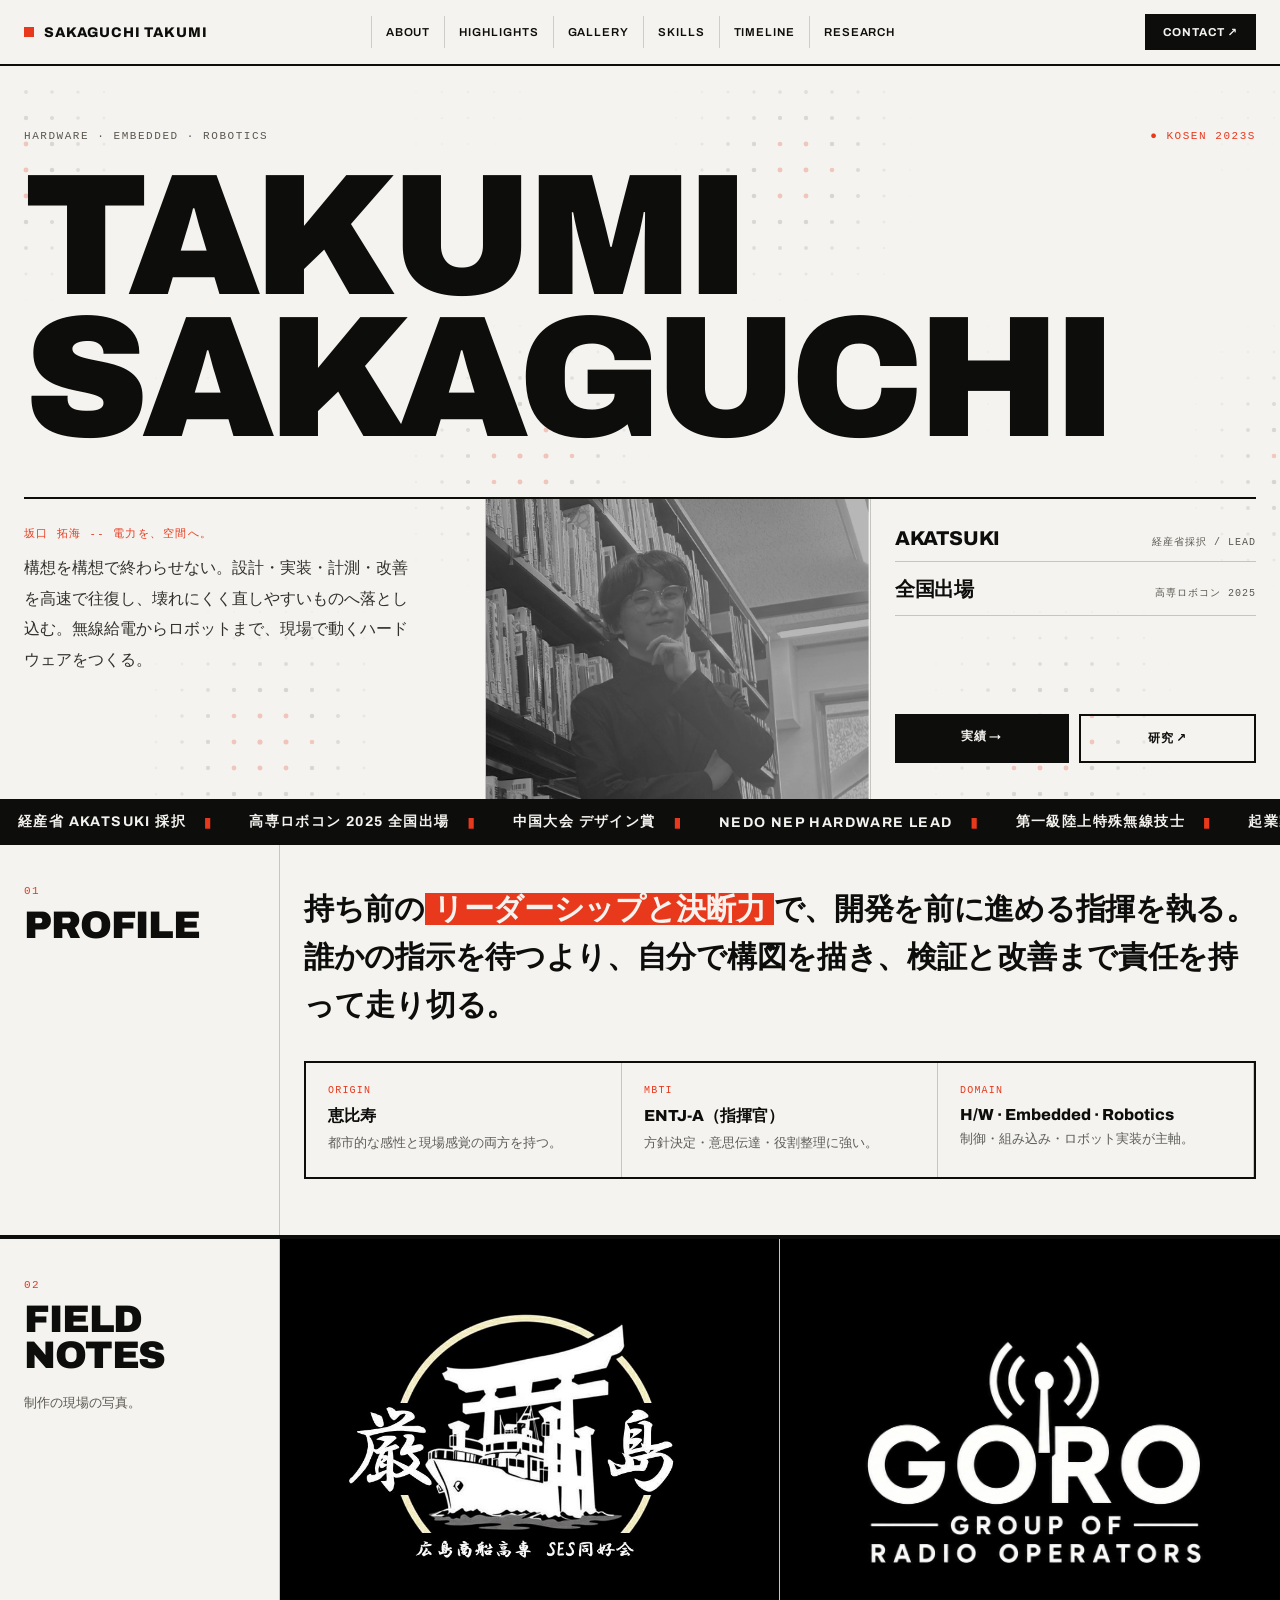
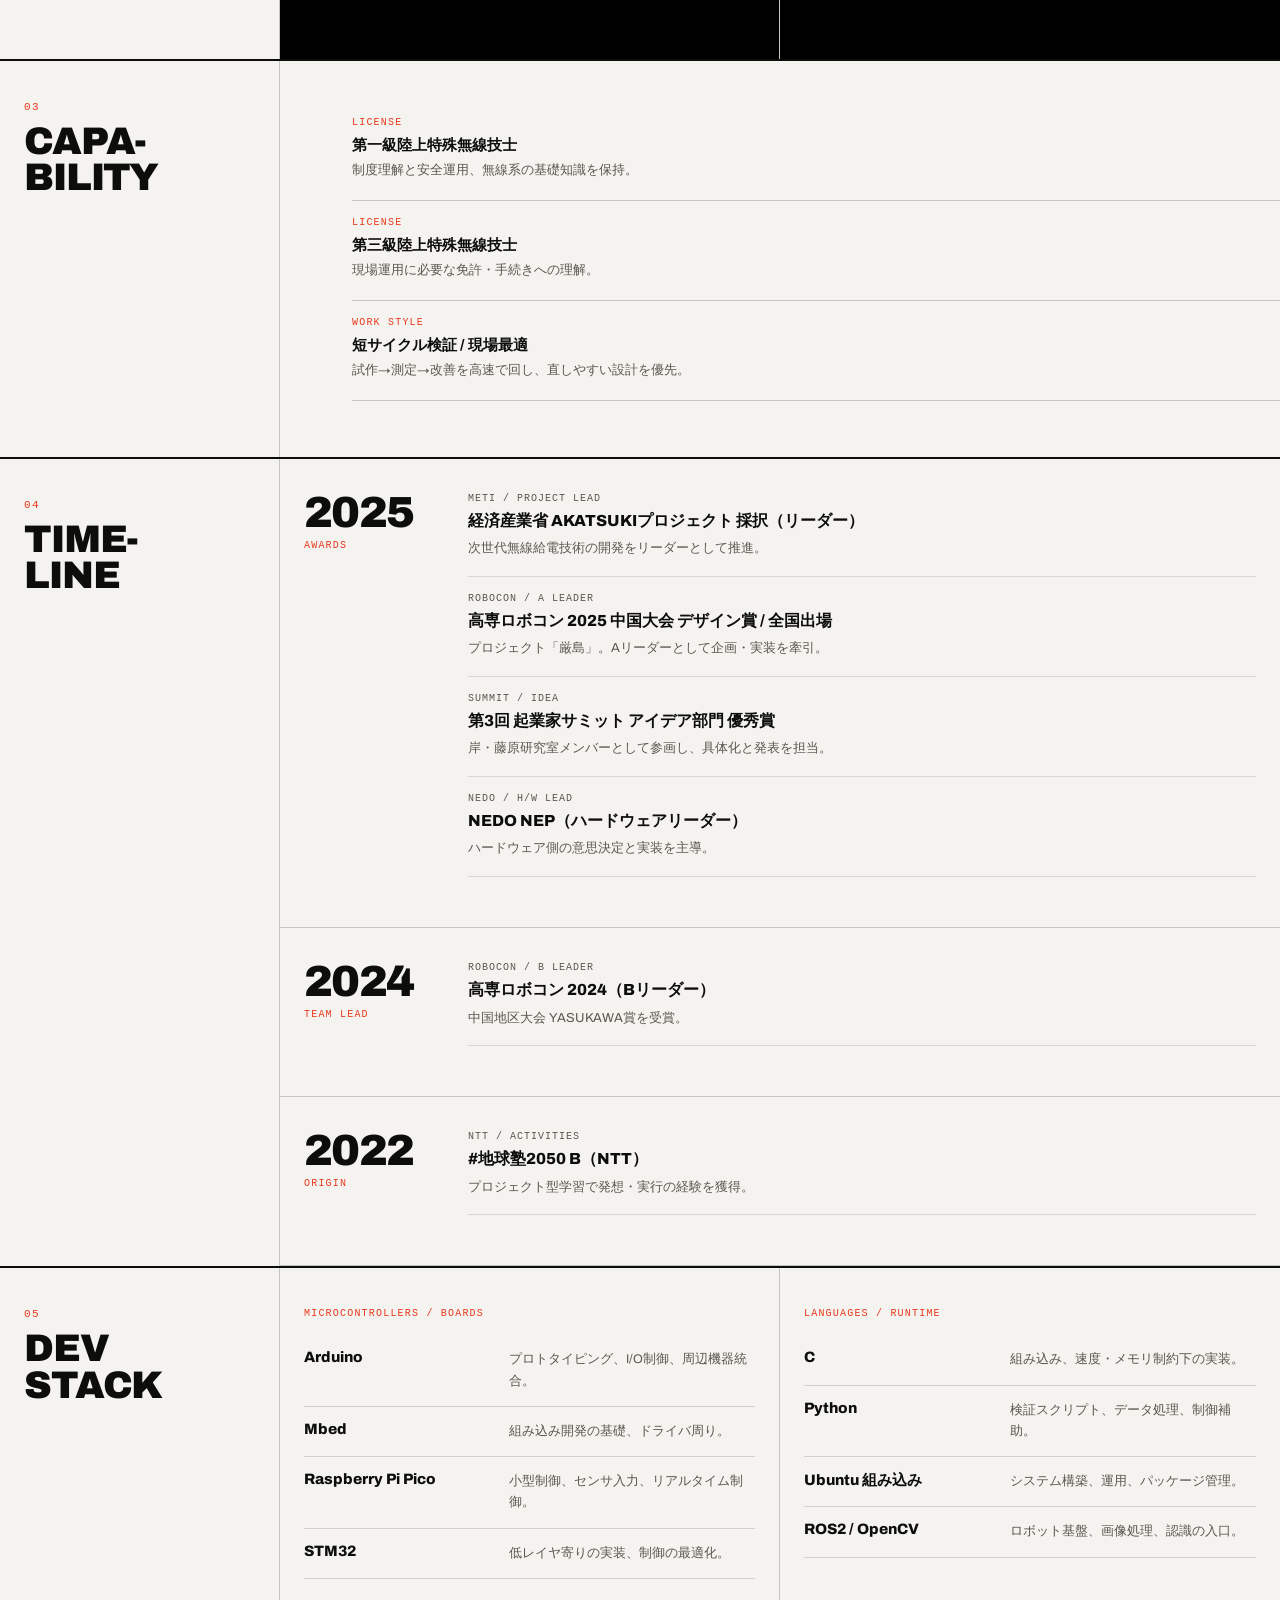
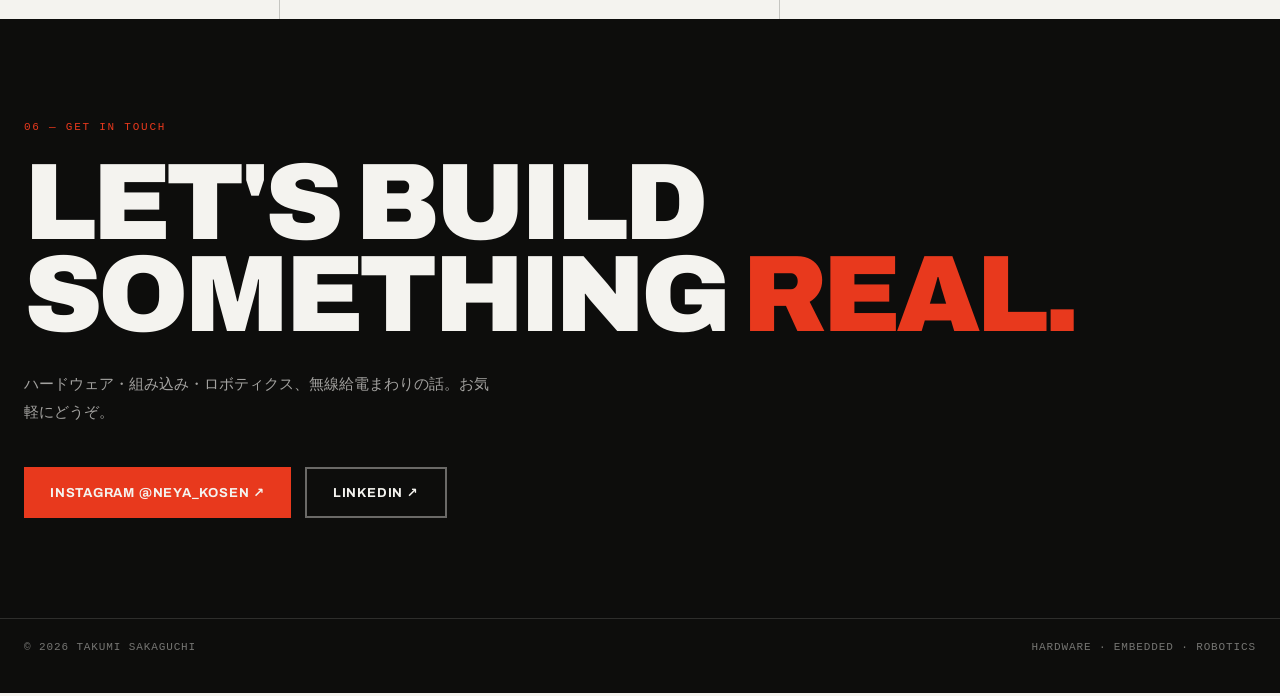
==== commit fe782036: "new" ====
--- a/docs/index.html
+++ b/docs/index.html
@@ -75,7 +75,7 @@
         </h1>
         <div style="display:grid; grid-template-columns:1.2fr 1fr 1fr; gap:0; margin-top:48px; border-top:2px solid #0d0d0c;">
           <div style="padding:28px 24px 36px 0; border-right:1px solid rgba(13,13,12,.2);">
-            <div style="font-family:ui-monospace,Menlo,monospace; font-size:10.5px; letter-spacing:.14em; text-transform:uppercase; color:#e8391d; margin-bottom:12px;">坂口 拓海 — 電力を、空間へ。</div>
+            <div style="font-family:ui-monospace,Menlo,monospace; font-size:10.5px; letter-spacing:.14em; text-transform:uppercase; color:#e8391d; margin-bottom:12px;">坂口 拓海 -- 電力を、空間へ。</div>
             <p style="margin:0; font-size:16px; line-height:1.9; color:#33312c; max-width:44ch;">構想を構想で終わらせない。設計・実装・計測・改善を高速で往復し、壊れにくく直しやすいものへ落とし込む。無線給電からロボットまで、現場で動くハードウェアをつくる。</p>
           </div>
           <div style="position:relative; border-right:1px solid rgba(13,13,12,.2); min-height:300px; overflow:hidden;">
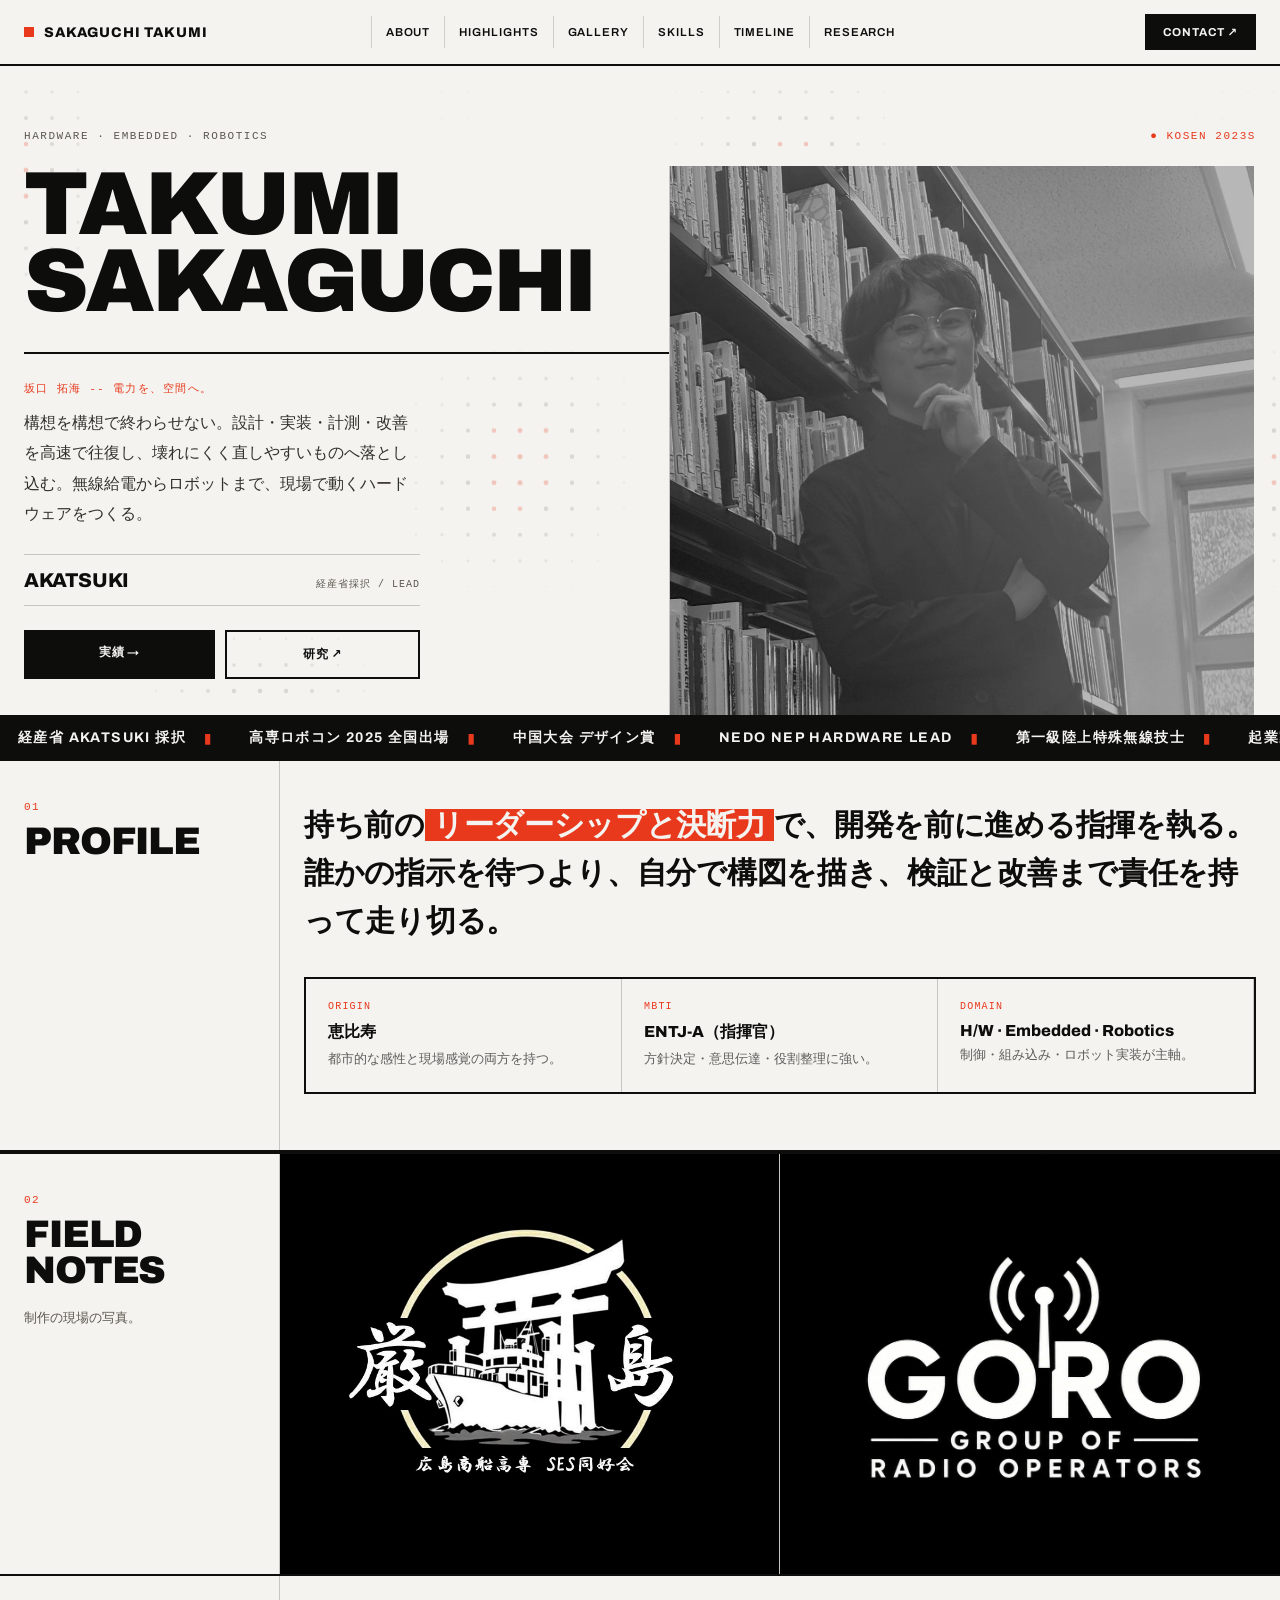
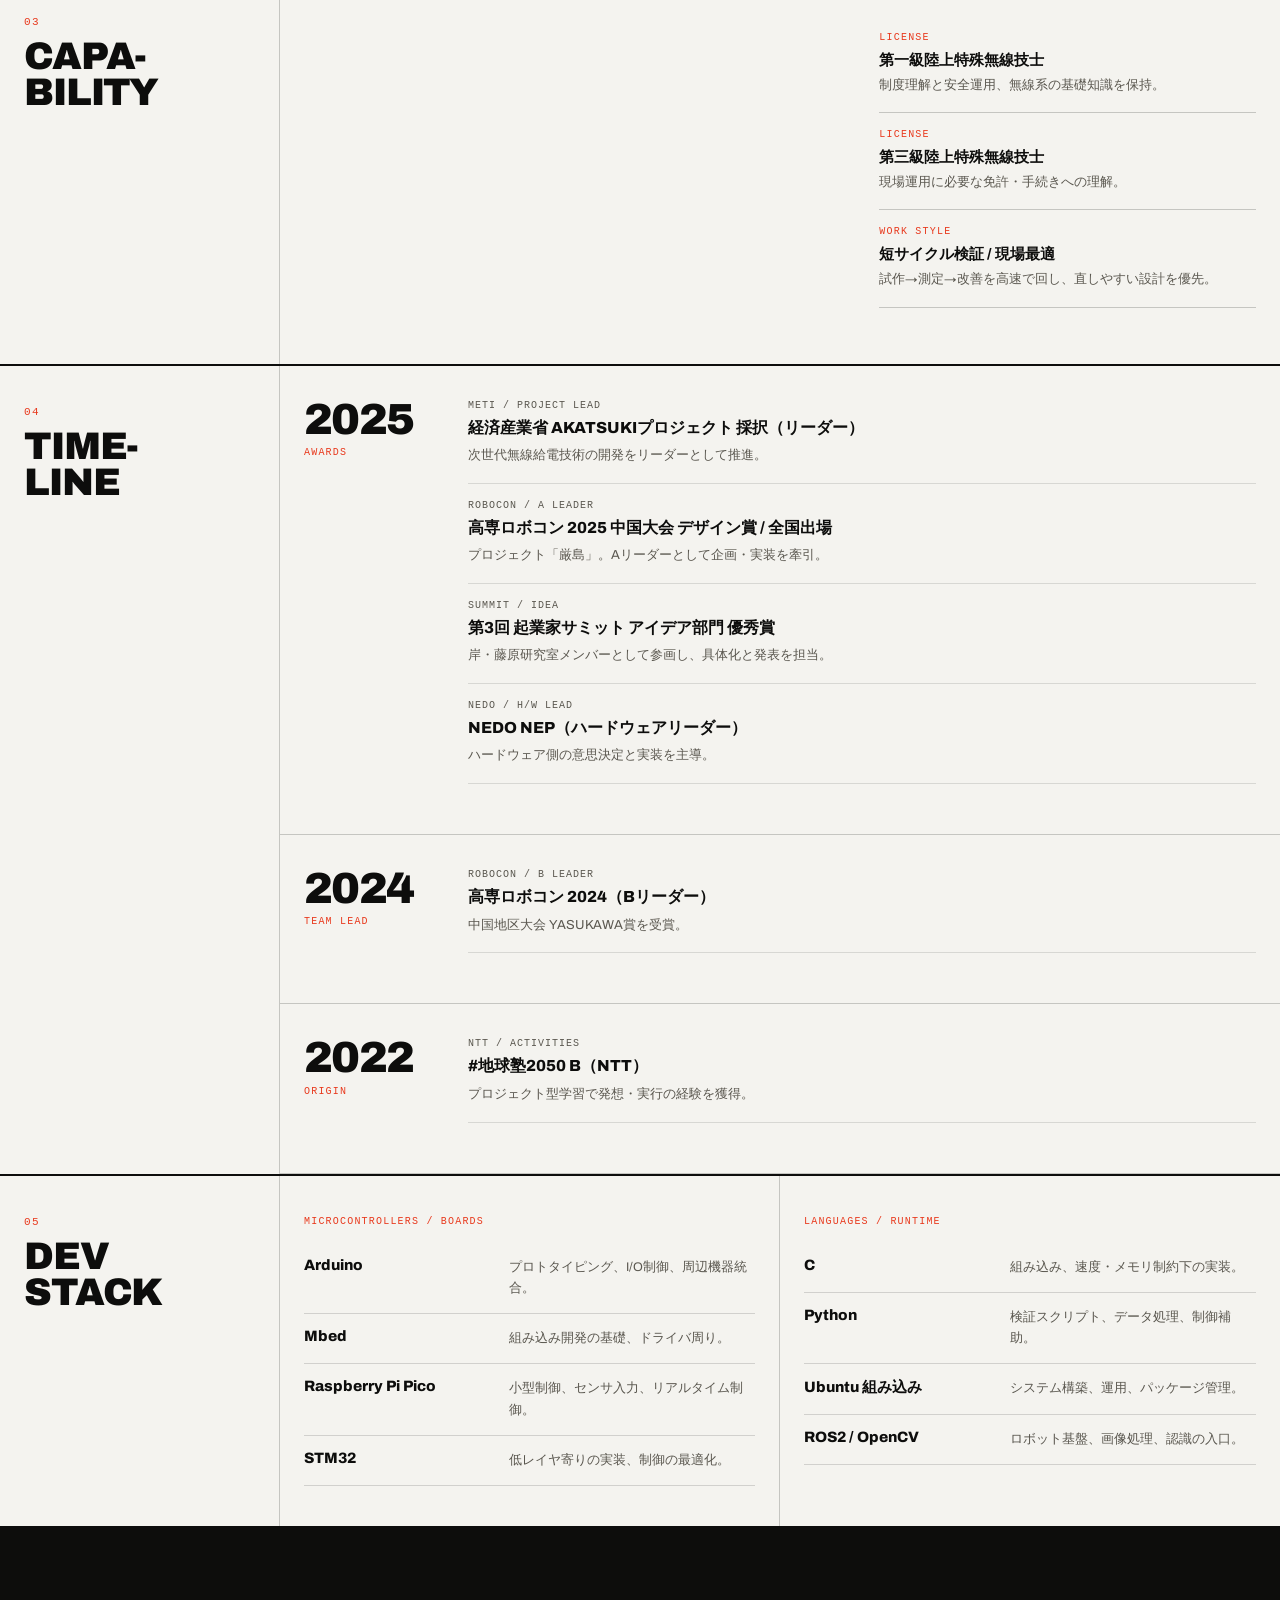
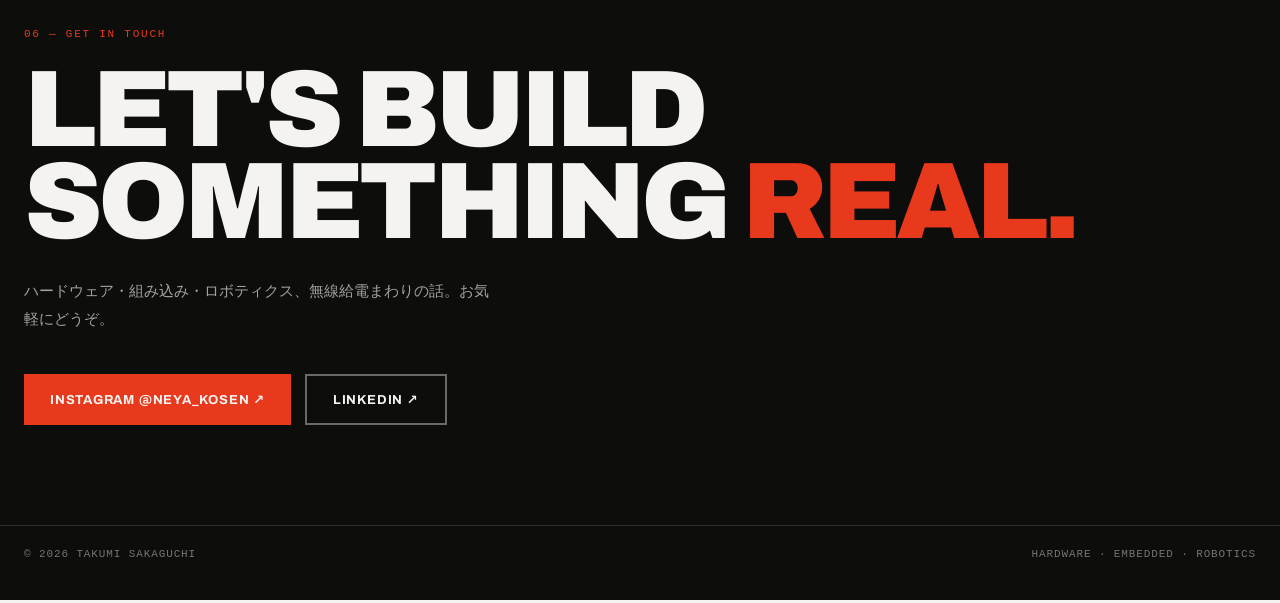
==== commit 23983964: "create mobile ver" ====
--- a/docs/index.html
+++ b/docs/index.html
@@ -35,12 +35,12 @@
 
   <!-- HEADER -->
   <header style="position:sticky; top:0; z-index:70; background:rgba(244,243,239,.9); backdrop-filter:blur(12px); border-bottom:2px solid #0d0d0c;">
-    <div style="display:grid; grid-template-columns:1fr auto 1fr; align-items:center; height:64px; padding:0 24px; gap:16px;">
-      <a href="#top" style="display:flex; align-items:center; gap:10px; text-decoration:none; color:inherit;">
-        <span aria-hidden="true" style="width:10px; height:10px; background:#e8391d; animation:kPulse 2.6s ease-in-out infinite;"></span>
-        <strong style="font-size:14px; letter-spacing:.06em; text-transform:uppercase; font-weight:800;">Sakaguchi Takumi</strong>
+    <div class="site-header-inner" style="display:grid; grid-template-columns:1fr auto 1fr; align-items:center; height:64px; padding:0 24px; gap:16px;">
+      <a href="#top" style="display:flex; align-items:center; gap:10px; text-decoration:none; color:inherit; min-width:0;">
+        <span aria-hidden="true" style="width:10px; height:10px; flex-shrink:0; background:#e8391d; animation:kPulse 2.6s ease-in-out infinite;"></span>
+        <strong style="font-size:14px; letter-spacing:.06em; text-transform:uppercase; font-weight:800; white-space:nowrap; overflow:hidden; text-overflow:ellipsis;">Sakaguchi Takumi</strong>
       </a>
-      <nav style="display:flex; align-items:center; gap:0; justify-self:center;">
+      <nav class="site-nav" style="display:flex; align-items:center; gap:0; justify-self:center;">
         
           <a href="#about" style="font-size:11.5px; letter-spacing:.08em; text-transform:uppercase; font-weight:600; color:#0d0d0c; text-decoration:none; padding:10px 14px; border-left:1px solid rgba(13,13,12,.16);" class="hv-invert">About</a>
         
@@ -55,7 +55,7 @@
           <a href="./goro.html" style="font-size:11.5px; letter-spacing:.08em; text-transform:uppercase; font-weight:600; color:#0d0d0c; text-decoration:none; padding:10px 14px; border-left:1px solid rgba(13,13,12,.16);" class="hv-invert">Research</a>
         
       </nav>
-      <a href="#contact" style="justify-self:end; font-size:11.5px; letter-spacing:.08em; text-transform:uppercase; font-weight:700; color:#f4f3ef; background:#0d0d0c; padding:11px 18px; text-decoration:none;" class="hv-accent">Contact ↗</a>
+      <a href="#contact" class="site-header-contact hv-accent" style="justify-self:end; font-size:11.5px; letter-spacing:.08em; text-transform:uppercase; font-weight:700; color:#f4f3ef; background:#0d0d0c; padding:11px 18px; text-decoration:none;">Contact ↗</a>
     </div>
   </header>
 
@@ -65,38 +65,28 @@
     <section style="position:relative; border-bottom:2px solid #0d0d0c; overflow:hidden;">
       <canvas data-dots="" aria-hidden="true" style="position:absolute; inset:0; width:100%; height:100%; display:block; pointer-events:none;"></canvas>
       <div style="position:relative; padding:64px 24px 0;">
-        <div style="display:flex; justify-content:space-between; gap:16px; font-family:ui-monospace,Menlo,monospace; font-size:11px; letter-spacing:.14em; text-transform:uppercase; color:#5a574f; margin-bottom:24px;">
+        <div style="display:flex; flex-wrap:wrap; justify-content:space-between; gap:16px; font-family:ui-monospace,Menlo,monospace; font-size:11px; letter-spacing:.14em; text-transform:uppercase; color:#5a574f; margin-bottom:24px;">
           <span>Hardware · Embedded · Robotics</span>
           <span style="color:#e8391d;">● KOSEN 2023S</span>
-          
-        </div>
-        <h1 data-kinetic="" style="margin:0; font-weight:900; font-size:clamp(64px,13.5vw,220px); line-height:.82; letter-spacing:-.045em; text-transform:uppercase; animation:kRise 1s cubic-bezier(.22,1,.36,1) both;">
-          Takumi<br>Sakaguchi
-        </h1>
-        <div style="display:grid; grid-template-columns:1.2fr 1fr 1fr; gap:0; margin-top:48px; border-top:2px solid #0d0d0c;">
-          <div style="padding:28px 24px 36px 0; border-right:1px solid rgba(13,13,12,.2);">
+        </div>
+
+        <div class="hero-grid">
+          <h1 data-kinetic="" class="hero-name" style="font-weight:900; text-transform:uppercase; animation:kRise 1s cubic-bezier(.22,1,.36,1) both;">
+            Takumi<br>Sakaguchi
+          </h1>
+
+          <div class="hero-photo">
+            <img src="neya2.png" alt="坂口拓海" style="position:absolute; inset:0; width:100%; height:100%; object-fit:cover; object-position:center 12%; filter:grayscale(100%) contrast(1.15);">
+          </div>
+
+          <div class="hero-body">
             <div style="font-family:ui-monospace,Menlo,monospace; font-size:10.5px; letter-spacing:.14em; text-transform:uppercase; color:#e8391d; margin-bottom:12px;">坂口 拓海 -- 電力を、空間へ。</div>
-            <p style="margin:0; font-size:16px; line-height:1.9; color:#33312c; max-width:44ch;">構想を構想で終わらせない。設計・実装・計測・改善を高速で往復し、壊れにくく直しやすいものへ落とし込む。無線給電からロボットまで、現場で動くハードウェアをつくる。</p>
-          </div>
-          <div style="position:relative; border-right:1px solid rgba(13,13,12,.2); min-height:300px; overflow:hidden;">
-            <img src="neya2.png" alt="坂口拓海" style="position:absolute; inset:0; width:100%; height:100%; object-fit:cover; object-position:center 12%; filter:grayscale(100%) contrast(1.15);">
-            
-          </div>
-          <div style="display:flex; flex-direction:column; justify-content:space-between; padding:28px 0 36px 24px;">
-            <div style="display:flex; flex-direction:column; gap:14px;">
-              
-                <div style="display:flex; align-items:baseline; justify-content:space-between; gap:12px; border-bottom:1px solid rgba(13,13,12,.2); padding-bottom:12px;">
-                  <strong style="font-size:20px; font-weight:800; letter-spacing:-.02em;">AKATSUKI</strong>
-                  <span style="font-family:ui-monospace,Menlo,monospace; font-size:10px; letter-spacing:.1em; text-transform:uppercase; color:#5a574f; text-align:right;">経産省採択 / Lead</span>
-                </div>
-              
-                <div style="display:flex; align-items:baseline; justify-content:space-between; gap:12px; border-bottom:1px solid rgba(13,13,12,.2); padding-bottom:12px;">
-                  <strong style="font-size:20px; font-weight:800; letter-spacing:-.02em;">全国出場</strong>
-                  <span style="font-family:ui-monospace,Menlo,monospace; font-size:10px; letter-spacing:.1em; text-transform:uppercase; color:#5a574f; text-align:right;">高専ロボコン 2025</span>
-                </div>
-
+            <p style="margin:0 0 24px; font-size:16px; line-height:1.9; color:#33312c; max-width:44ch;">構想を構想で終わらせない。設計・実装・計測・改善を高速で往復し、壊れにくく直しやすいものへ落とし込む。無線給電からロボットまで、現場で動くハードウェアをつくる。</p>
+            <div style="display:flex; align-items:baseline; justify-content:space-between; gap:12px; border-top:1px solid rgba(13,13,12,.2); border-bottom:1px solid rgba(13,13,12,.2); padding:14px 0; max-width:44ch;">
+              <strong style="font-size:20px; font-weight:800; letter-spacing:-.02em;">AKATSUKI</strong>
+              <span style="font-family:ui-monospace,Menlo,monospace; font-size:10px; letter-spacing:.1em; text-transform:uppercase; color:#5a574f; text-align:right;">経産省採択 / Lead</span>
             </div>
-            <div style="display:flex; gap:10px; margin-top:20px;">
+            <div style="display:flex; gap:10px; margin-top:24px; max-width:44ch;">
               <a href="#highlights" style="flex:1; text-align:center; padding:14px 10px; background:#0d0d0c; color:#f4f3ef; font-size:12px; font-weight:700; letter-spacing:.06em; text-transform:uppercase; text-decoration:none;" class="hv-accent">実績 →</a>
               <a href="./goro.html" style="flex:1; text-align:center; padding:14px 10px; border:2px solid #0d0d0c; color:#0d0d0c; font-size:12px; font-weight:700; letter-spacing:.06em; text-transform:uppercase; text-decoration:none;" class="hv-invert">研究 ↗</a>
             </div>
@@ -138,16 +128,16 @@
 
     <!-- ABOUT -->
     <section id="about" style="border-bottom:2px solid #0d0d0c;">
-      <div style="display:grid; grid-template-columns:280px 1fr; gap:0;">
+      <div class="sidebar-grid" style="display:grid; grid-template-columns:280px 1fr; gap:0;">
         <div style="padding:40px 24px; border-right:1px solid rgba(13,13,12,.2);">
-          <div style="position:sticky; top:100px;">
+          <div class="sidebar-sticky" style="position:sticky; top:100px;">
             <div style="font-family:ui-monospace,Menlo,monospace; font-size:11px; letter-spacing:.12em; color:#e8391d; margin-bottom:10px;">01</div>
             <h2 style="margin:0; font-size:clamp(26px,3vw,40px); font-weight:900; letter-spacing:-.03em; text-transform:uppercase; line-height:.95;">Profile</h2>
           </div>
         </div>
         <div style="padding:40px 24px 56px;">
           <p style="margin:0 0 32px; font-size:clamp(20px,2.4vw,30px); line-height:1.6; font-weight:600; letter-spacing:-.01em; max-width:34em; animation:kReveal .8s cubic-bezier(.22,1,.36,1) both; animation-timeline:view(); animation-range:entry 0% entry 42%;">持ち前の<span style="background:#e8391d; color:#f4f3ef; padding:0 8px;">リーダーシップと決断力</span>で、開発を前に進める指揮を執る。誰かの指示を待つより、自分で構図を描き、検証と改善まで責任を持って走り切る。</p>
-          <div style="display:grid; grid-template-columns:repeat(3,1fr); gap:0; border:2px solid #0d0d0c;">
+          <div class="stat-3col" style="display:grid; grid-template-columns:repeat(3,1fr); gap:0; border:2px solid #0d0d0c;">
             
               <div style="padding:22px; border-right:1px solid rgba(13,13,12,.2);" class="hv-invert">
                 <div style="font-family:ui-monospace,Menlo,monospace; font-size:10px; letter-spacing:.12em; text-transform:uppercase; color:#e8391d; margin-bottom:10px;">Origin</div>
@@ -174,7 +164,7 @@
 
     <!-- HIGHLIGHTS -->
     <section id="highlights" style="border-bottom:2px solid #0d0d0c;">
-      <div style="display:grid; grid-template-columns:280px 1fr; gap:0;">
+      <div class="sidebar-grid" style="display:grid; grid-template-columns:280px 1fr; gap:0;">
         
         <div>
           
@@ -190,15 +180,15 @@
 
     <!-- GALLERY -->
     <section id="gallery" style="border-bottom:2px solid #0d0d0c;">
-      <div style="display:grid; grid-template-columns:280px 1fr; gap:0;">
+      <div class="sidebar-grid" style="display:grid; grid-template-columns:280px 1fr; gap:0;">
         <div style="padding:40px 24px; border-right:1px solid rgba(13,13,12,.2);">
-          <div style="position:sticky; top:100px;">
+          <div class="sidebar-sticky" style="position:sticky; top:100px;">
             <div style="font-family:ui-monospace,Menlo,monospace; font-size:11px; letter-spacing:.12em; color:#e8391d; margin-bottom:10px;">02</div>
             <h2 style="margin:0; font-size:clamp(26px,3vw,40px); font-weight:900; letter-spacing:-.03em; text-transform:uppercase; line-height:.95;">Field<br>Notes</h2>
             <p style="margin:18px 0 0; font-size:12.5px; line-height:1.8; color:#5a574f;">制作の現場の写真。</p>
           </div>
         </div>
-        <div style="display:grid; grid-template-columns:1fr 1fr; grid-auto-rows:420px; gap:0;">
+        <div class="gallery-grid" style="display:grid; grid-template-columns:1fr 1fr; grid-auto-rows:420px; gap:0;">
           <div style="border-right:1px solid rgba(13,13,12,.2); animation:kReveal .8s cubic-bezier(.22,1,.36,1) both; animation-timeline:view(); animation-range:entry 0% entry 42%;">
             <img src="1.jpg" alt="ロボットの写真" style="width:100%; height:100%; display:block; object-fit:cover;">
           </div>
@@ -211,14 +201,14 @@
 
     <!-- SKILLS -->
     <section id="skills" style="border-bottom:2px solid #0d0d0c;">
-      <div style="display:grid; grid-template-columns:280px 1fr; gap:0;">
+      <div class="sidebar-grid" style="display:grid; grid-template-columns:280px 1fr; gap:0;">
         <div style="padding:40px 24px; border-right:1px solid rgba(13,13,12,.2);">
-          <div style="position:sticky; top:100px;">
+          <div class="sidebar-sticky" style="position:sticky; top:100px;">
             <div style="font-family:ui-monospace,Menlo,monospace; font-size:11px; letter-spacing:.12em; color:#e8391d; margin-bottom:10px;">03</div>
             <h2 style="margin:0; font-size:clamp(26px,3vw,40px); font-weight:900; letter-spacing:-.03em; text-transform:uppercase; line-height:.95;">Capa-<br>bility</h2>
           </div>
         </div>
-        <div style="padding:40px 24px 56px; display:grid; grid-template-columns:1.4fr 1fr; gap:48px;">
+        <div class="skills-grid" style="padding:40px 24px 56px; display:grid; grid-template-columns:1.4fr 1fr; gap:48px;">
           <div>
             
               
@@ -234,19 +224,19 @@
           </div>
           <div>
             
-              <div style="padding: 16px 0; border-bottom: 1px solid rgba(13,13,12,.2); width: 1255px; height: 100px">
+              <div style="padding: 16px 0; border-bottom: 1px solid rgba(13,13,12,.2);">
                 <div style="font-family:ui-monospace,Menlo,monospace; font-size:10px; letter-spacing:.12em; text-transform:uppercase; color:#e8391d; margin-bottom:7px;">License</div>
                 <strong style="display:block; font-size:15px; font-weight:800; line-height:1.4; margin-bottom:4px;">第一級陸上特殊無線技士</strong>
                 <span style="font-size:12.5px; line-height:1.7; color:#5a574f;">制度理解と安全運用、無線系の基礎知識を保持。</span>
               </div>
             
-              <div style="padding: 16px 0; border-bottom: 1px solid rgba(13,13,12,.2); width: 1255px; height: 100px">
+              <div style="padding: 16px 0; border-bottom: 1px solid rgba(13,13,12,.2);">
                 <div style="font-family:ui-monospace,Menlo,monospace; font-size:10px; letter-spacing:.12em; text-transform:uppercase; color:#e8391d; margin-bottom:7px;">License</div>
                 <strong style="display:block; font-size:15px; font-weight:800; line-height:1.4; margin-bottom:4px;">第三級陸上特殊無線技士</strong>
                 <span style="font-size:12.5px; line-height:1.7; color:#5a574f;">現場運用に必要な免許・手続きへの理解。</span>
               </div>
             
-              <div style="padding: 16px 0; border-bottom: 1px solid rgba(13,13,12,.2); width: 1255px; height: 100px">
+              <div style="padding: 16px 0; border-bottom: 1px solid rgba(13,13,12,.2);">
                 <div style="font-family:ui-monospace,Menlo,monospace; font-size:10px; letter-spacing:.12em; text-transform:uppercase; color:#e8391d; margin-bottom:7px;">Work Style</div>
                 <strong style="display:block; font-size:15px; font-weight:800; line-height:1.4; margin-bottom:4px;">短サイクル検証 / 現場最適</strong>
                 <span style="font-size:12.5px; line-height:1.7; color:#5a574f;">試作→測定→改善を高速で回し、直しやすい設計を優先。</span>
@@ -259,16 +249,16 @@
 
     <!-- TIMELINE -->
     <section id="timeline" style="border-bottom:2px solid #0d0d0c;">
-      <div style="display:grid; grid-template-columns:280px 1fr; gap:0;">
+      <div class="sidebar-grid" style="display:grid; grid-template-columns:280px 1fr; gap:0;">
         <div style="padding:40px 24px; border-right:1px solid rgba(13,13,12,.2);">
-          <div style="position:sticky; top:100px;">
+          <div class="sidebar-sticky" style="position:sticky; top:100px;">
             <div style="font-family:ui-monospace,Menlo,monospace; font-size:11px; letter-spacing:.12em; color:#e8391d; margin-bottom:10px;">04</div>
             <h2 style="margin:0; font-size:clamp(26px,3vw,40px); font-weight:900; letter-spacing:-.03em; text-transform:uppercase; line-height:.95;">Time-<br>line</h2>
           </div>
         </div>
         <div>
           
-            <div style="display:grid; grid-template-columns:140px 1fr; gap:24px; padding:34px 24px; border-bottom:1px solid rgba(13,13,12,.2); animation:kReveal .75s cubic-bezier(.22,1,.36,1) both; animation-timeline:view(); animation-range:entry 0% entry 38%;">
+            <div class="timeline-row" style="display:grid; grid-template-columns:140px 1fr; gap:24px; padding:34px 24px; border-bottom:1px solid rgba(13,13,12,.2); animation:kReveal .75s cubic-bezier(.22,1,.36,1) both; animation-timeline:view(); animation-range:entry 0% entry 38%;">
               <div>
                 <div style="font-size:clamp(30px,3.4vw,44px); font-weight:900; letter-spacing:-.04em; line-height:.9;">2025</div>
                 <div style="font-family:ui-monospace,Menlo,monospace; font-size:10px; letter-spacing:.12em; text-transform:uppercase; color:#e8391d; margin-top:8px;">Awards</div>
@@ -302,7 +292,7 @@
               </div>
             </div>
           
-            <div style="display:grid; grid-template-columns:140px 1fr; gap:24px; padding:34px 24px; border-bottom:1px solid rgba(13,13,12,.2); animation:kReveal .75s cubic-bezier(.22,1,.36,1) both; animation-timeline:view(); animation-range:entry 0% entry 38%;">
+            <div class="timeline-row" style="display:grid; grid-template-columns:140px 1fr; gap:24px; padding:34px 24px; border-bottom:1px solid rgba(13,13,12,.2); animation:kReveal .75s cubic-bezier(.22,1,.36,1) both; animation-timeline:view(); animation-range:entry 0% entry 38%;">
               <div>
                 <div style="font-size:clamp(30px,3.4vw,44px); font-weight:900; letter-spacing:-.04em; line-height:.9;">2024</div>
                 <div style="font-family:ui-monospace,Menlo,monospace; font-size:10px; letter-spacing:.12em; text-transform:uppercase; color:#e8391d; margin-top:8px;">Team Lead</div>
@@ -318,7 +308,7 @@
               </div>
             </div>
           
-            <div style="display:grid; grid-template-columns:140px 1fr; gap:24px; padding:34px 24px; border-bottom:1px solid rgba(13,13,12,.2); animation:kReveal .75s cubic-bezier(.22,1,.36,1) both; animation-timeline:view(); animation-range:entry 0% entry 38%;">
+            <div class="timeline-row" style="display:grid; grid-template-columns:140px 1fr; gap:24px; padding:34px 24px; border-bottom:1px solid rgba(13,13,12,.2); animation:kReveal .75s cubic-bezier(.22,1,.36,1) both; animation-timeline:view(); animation-range:entry 0% entry 38%;">
               <div>
                 <div style="font-size:clamp(30px,3.4vw,44px); font-weight:900; letter-spacing:-.04em; line-height:.9;">2022</div>
                 <div style="font-family:ui-monospace,Menlo,monospace; font-size:10px; letter-spacing:.12em; text-transform:uppercase; color:#e8391d; margin-top:8px;">Origin</div>
@@ -340,33 +330,33 @@
 
     <!-- STACK -->
     <section id="stack" style="border-bottom:2px solid #0d0d0c;">
-      <div style="display:grid; grid-template-columns:280px 1fr; gap:0;">
+      <div class="sidebar-grid" style="display:grid; grid-template-columns:280px 1fr; gap:0;">
         <div style="padding:40px 24px; border-right:1px solid rgba(13,13,12,.2);">
-          <div style="position:sticky; top:100px;">
+          <div class="sidebar-sticky" style="position:sticky; top:100px;">
             <div style="font-family:ui-monospace,Menlo,monospace; font-size:11px; letter-spacing:.12em; color:#e8391d; margin-bottom:10px;">05</div>
             <h2 style="margin:0; font-size:clamp(26px,3vw,40px); font-weight:900; letter-spacing:-.03em; text-transform:uppercase; line-height:.95;">Dev<br>Stack</h2>
           </div>
         </div>
-        <div style="display:grid; grid-template-columns:1fr 1fr; gap:0;">
+        <div class="stack-grid" style="display:grid; grid-template-columns:1fr 1fr; gap:0;">
           <div style="padding:40px 24px; border-right:1px solid rgba(13,13,12,.2);">
             <div style="font-family:ui-monospace,Menlo,monospace; font-size:10px; letter-spacing:.12em; text-transform:uppercase; color:#e8391d; margin-bottom:16px;">Microcontrollers / Boards</div>
             
-              <div style="display:grid; grid-template-columns:1fr 1.3fr; gap:16px; padding:14px 0; border-bottom:1px solid rgba(13,13,12,.15);">
+              <div class="stack-row" style="display:grid; grid-template-columns:1fr 1.3fr; gap:16px; padding:14px 0; border-bottom:1px solid rgba(13,13,12,.15);">
                 <strong style="font-size:15px; font-weight:800;">Arduino</strong>
                 <span style="font-size:12.5px; line-height:1.7; color:#5a574f;">プロトタイピング、I/O制御、周辺機器統合。</span>
               </div>
             
-              <div style="display:grid; grid-template-columns:1fr 1.3fr; gap:16px; padding:14px 0; border-bottom:1px solid rgba(13,13,12,.15);">
+              <div class="stack-row" style="display:grid; grid-template-columns:1fr 1.3fr; gap:16px; padding:14px 0; border-bottom:1px solid rgba(13,13,12,.15);">
                 <strong style="font-size:15px; font-weight:800;">Mbed</strong>
                 <span style="font-size:12.5px; line-height:1.7; color:#5a574f;">組み込み開発の基礎、ドライバ周り。</span>
               </div>
             
-              <div style="display:grid; grid-template-columns:1fr 1.3fr; gap:16px; padding:14px 0; border-bottom:1px solid rgba(13,13,12,.15);">
+              <div class="stack-row" style="display:grid; grid-template-columns:1fr 1.3fr; gap:16px; padding:14px 0; border-bottom:1px solid rgba(13,13,12,.15);">
                 <strong style="font-size:15px; font-weight:800;">Raspberry Pi Pico</strong>
                 <span style="font-size:12.5px; line-height:1.7; color:#5a574f;">小型制御、センサ入力、リアルタイム制御。</span>
               </div>
             
-              <div style="display:grid; grid-template-columns:1fr 1.3fr; gap:16px; padding:14px 0; border-bottom:1px solid rgba(13,13,12,.15);">
+              <div class="stack-row" style="display:grid; grid-template-columns:1fr 1.3fr; gap:16px; padding:14px 0; border-bottom:1px solid rgba(13,13,12,.15);">
                 <strong style="font-size:15px; font-weight:800;">STM32</strong>
                 <span style="font-size:12.5px; line-height:1.7; color:#5a574f;">低レイヤ寄りの実装、制御の最適化。</span>
               </div>
@@ -375,22 +365,22 @@
           <div style="padding:40px 24px;">
             <div style="font-family:ui-monospace,Menlo,monospace; font-size:10px; letter-spacing:.12em; text-transform:uppercase; color:#e8391d; margin-bottom:16px;">Languages / Runtime</div>
             
-              <div style="display:grid; grid-template-columns:1fr 1.3fr; gap:16px; padding:14px 0; border-bottom:1px solid rgba(13,13,12,.15);">
+              <div class="stack-row" style="display:grid; grid-template-columns:1fr 1.3fr; gap:16px; padding:14px 0; border-bottom:1px solid rgba(13,13,12,.15);">
                 <strong style="font-size:15px; font-weight:800;">C</strong>
                 <span style="font-size:12.5px; line-height:1.7; color:#5a574f;">組み込み、速度・メモリ制約下の実装。</span>
               </div>
             
-              <div style="display:grid; grid-template-columns:1fr 1.3fr; gap:16px; padding:14px 0; border-bottom:1px solid rgba(13,13,12,.15);">
+              <div class="stack-row" style="display:grid; grid-template-columns:1fr 1.3fr; gap:16px; padding:14px 0; border-bottom:1px solid rgba(13,13,12,.15);">
                 <strong style="font-size:15px; font-weight:800;">Python</strong>
                 <span style="font-size:12.5px; line-height:1.7; color:#5a574f;">検証スクリプト、データ処理、制御補助。</span>
               </div>
             
-              <div style="display:grid; grid-template-columns:1fr 1.3fr; gap:16px; padding:14px 0; border-bottom:1px solid rgba(13,13,12,.15);">
+              <div class="stack-row" style="display:grid; grid-template-columns:1fr 1.3fr; gap:16px; padding:14px 0; border-bottom:1px solid rgba(13,13,12,.15);">
                 <strong style="font-size:15px; font-weight:800;">Ubuntu 組み込み</strong>
                 <span style="font-size:12.5px; line-height:1.7; color:#5a574f;">システム構築、運用、パッケージ管理。</span>
               </div>
             
-              <div style="display:grid; grid-template-columns:1fr 1.3fr; gap:16px; padding:14px 0; border-bottom:1px solid rgba(13,13,12,.15);">
+              <div class="stack-row" style="display:grid; grid-template-columns:1fr 1.3fr; gap:16px; padding:14px 0; border-bottom:1px solid rgba(13,13,12,.15);">
                 <strong style="font-size:15px; font-weight:800;">ROS2 / OpenCV</strong>
                 <span style="font-size:12.5px; line-height:1.7; color:#5a574f;">ロボット基盤、画像処理、認識の入口。</span>
               </div>
--- a/docs/assets/modern.css
+++ b/docs/assets/modern.css
@@ -45,3 +45,106 @@
   opacity:1; animation:introFadeUp .8s ease .15s both;
 }
 @keyframes introFadeUp{ from{opacity:0; transform:translateY(14px)} to{opacity:1; transform:none} }
+
+/* ---------- HERO ---------- */
+.hero-grid{
+  display:grid;
+  grid-template-columns: 1.1fr 1fr;
+  grid-template-rows: auto 1fr;
+  column-gap:0;
+}
+.hero-name{
+  grid-column:1;
+  grid-row:1;
+  position:relative;
+  z-index:2;
+  margin:0 -40px 0 0;
+  font-size:clamp(40px,7vw,110px);
+  line-height:.86;
+  letter-spacing:-.04em;
+}
+.hero-photo{
+  grid-column:2;
+  grid-row:1 / 3;
+  position:relative;
+  z-index:1;
+  min-height:420px;
+  overflow:hidden;
+  border-left:1px solid rgba(13,13,12,.2);
+}
+.hero-body{
+  grid-column:1;
+  grid-row:2;
+  border-top:2px solid #0d0d0c;
+  margin-top:32px;
+  padding:28px 24px 36px 0;
+}
+
+@media (max-width: 880px){
+  .hero-grid{
+    grid-template-columns:1fr;
+    grid-template-rows:auto auto auto;
+    column-gap:0;
+  }
+  .hero-name{
+    grid-column:1; grid-row:1;
+    margin:0 0 20px !important;
+    font-size:clamp(40px,15vw,90px);
+  }
+  .hero-body{
+    grid-column:1; grid-row:2;
+    margin-top:0;
+    padding:24px 0 32px;
+  }
+  .hero-photo{
+    grid-column:1; grid-row:3;
+    min-height:320px;
+    margin-top:8px;
+    border-left:none;
+    border-top:2px solid #0d0d0c;
+  }
+}
+
+/* ---------- SHARED SECTION LAYOUT ---------- */
+@media (max-width: 880px){
+  .sidebar-grid{ grid-template-columns:1fr !important; }
+  .sidebar-grid > div:first-child{ border-right:none !important; border-bottom:1px solid rgba(13,13,12,.2); padding-bottom:24px !important; }
+  .sidebar-sticky{ position:static !important; top:auto !important; }
+  .stat-3col{ grid-template-columns:1fr !important; }
+  .stat-3col > div{ border-right:none !important; border-bottom:1px solid rgba(13,13,12,.2); }
+  .stat-3col > div:last-child{ border-bottom:none; }
+  .gallery-grid{ grid-template-columns:1fr !important; grid-auto-rows:280px !important; }
+  .gallery-grid > div{ border-right:none !important; }
+  .skills-grid{ grid-template-columns:1fr !important; gap:32px !important; }
+  .timeline-row{ grid-template-columns:1fr !important; gap:8px !important; }
+  .stack-grid{ grid-template-columns:1fr !important; }
+  .stack-grid > div:first-child{ border-right:none !important; border-bottom:1px solid rgba(13,13,12,.2); }
+}
+
+@media (max-width: 560px){
+  .stack-row{ grid-template-columns:1fr !important; gap:4px !important; }
+}
+
+/* ---------- HEADER / NAV ---------- */
+@media (max-width: 780px){
+  .site-header-inner{
+    grid-template-columns:auto auto !important;
+    grid-template-rows:auto auto !important;
+    height:auto !important;
+    gap:8px !important;
+    padding:12px 14px !important;
+  }
+  .site-header-inner > a:first-child{ grid-column:1; grid-row:1; }
+  .site-header-contact{ grid-column:2; grid-row:1; justify-self:end !important; padding:9px 14px !important; }
+  .site-nav{
+    grid-column:1/-1;
+    grid-row:2;
+    justify-self:stretch !important;
+    overflow-x:auto;
+    -webkit-overflow-scrolling:touch;
+    justify-content:flex-start !important;
+    scrollbar-width:none;
+  }
+  .site-nav::-webkit-scrollbar{ display:none; }
+  .site-nav a{ padding:10px 11px !important; font-size:11px !important; white-space:nowrap; }
+}
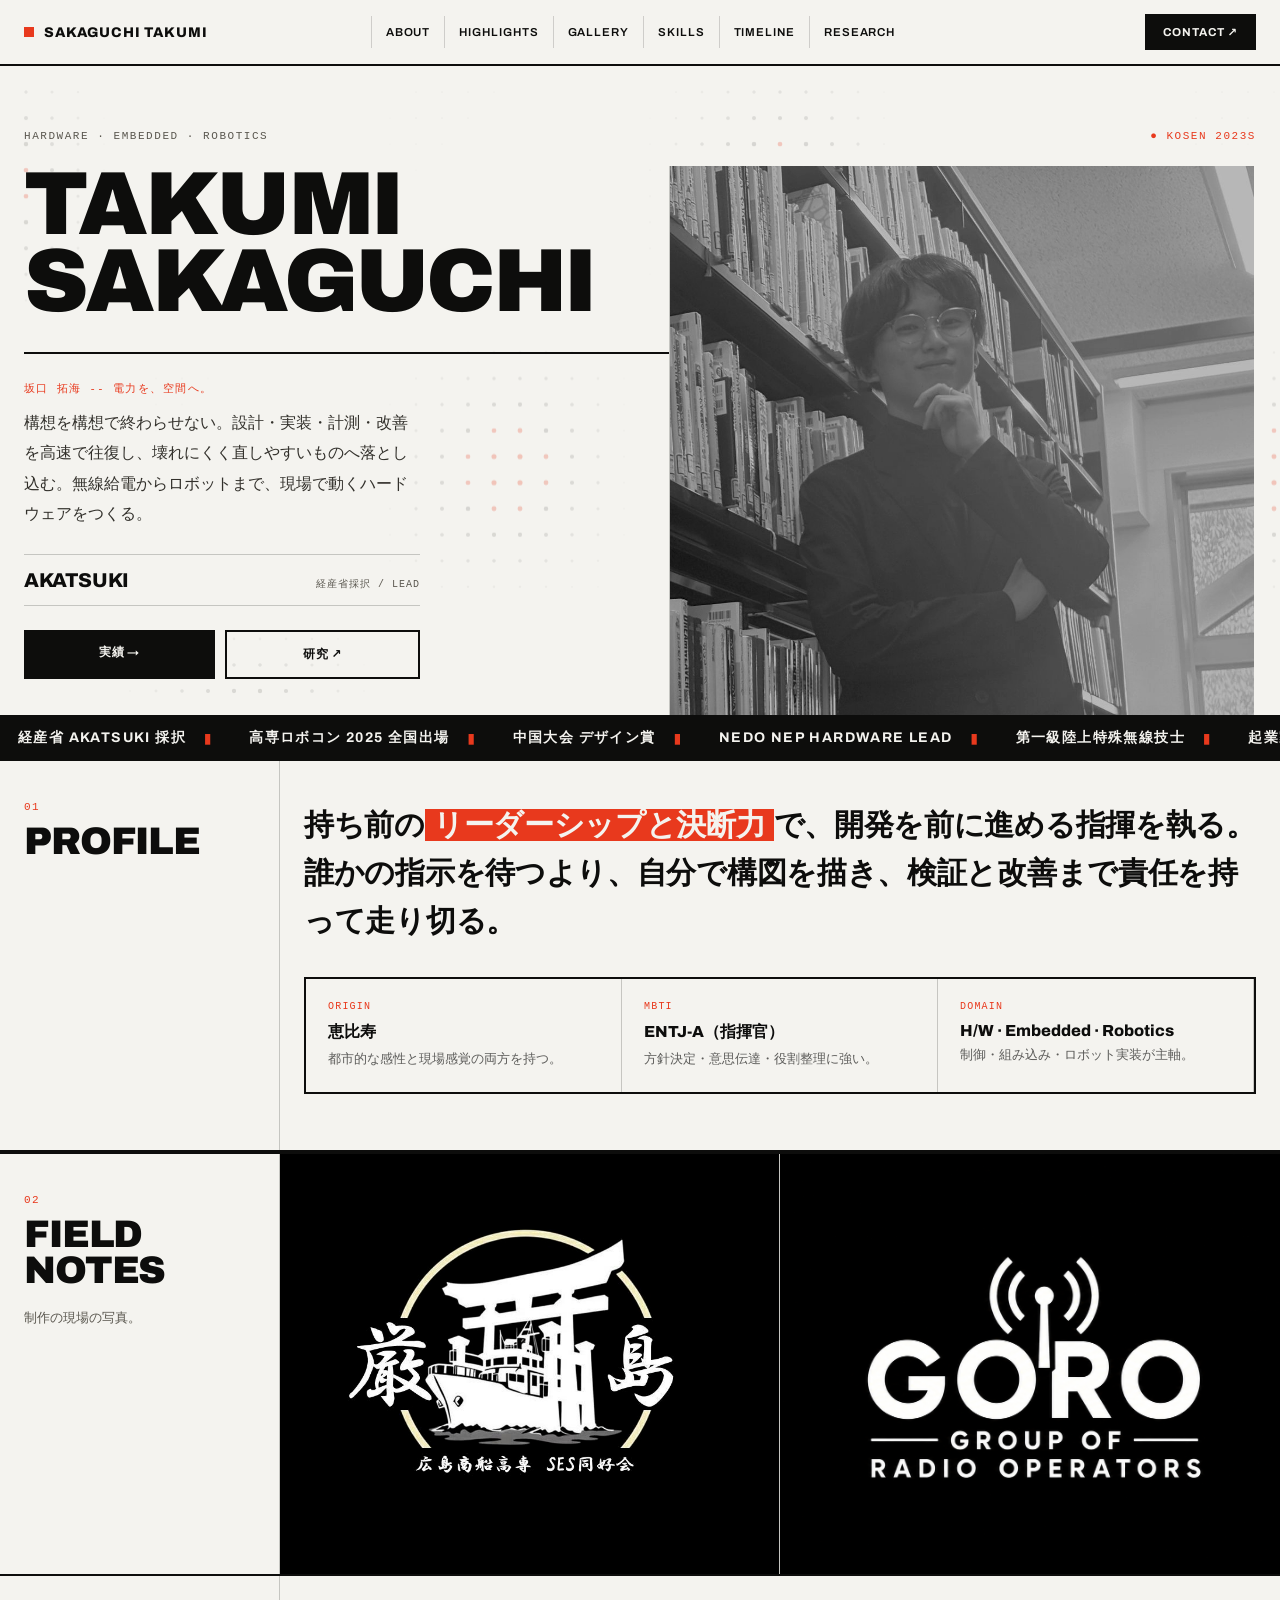
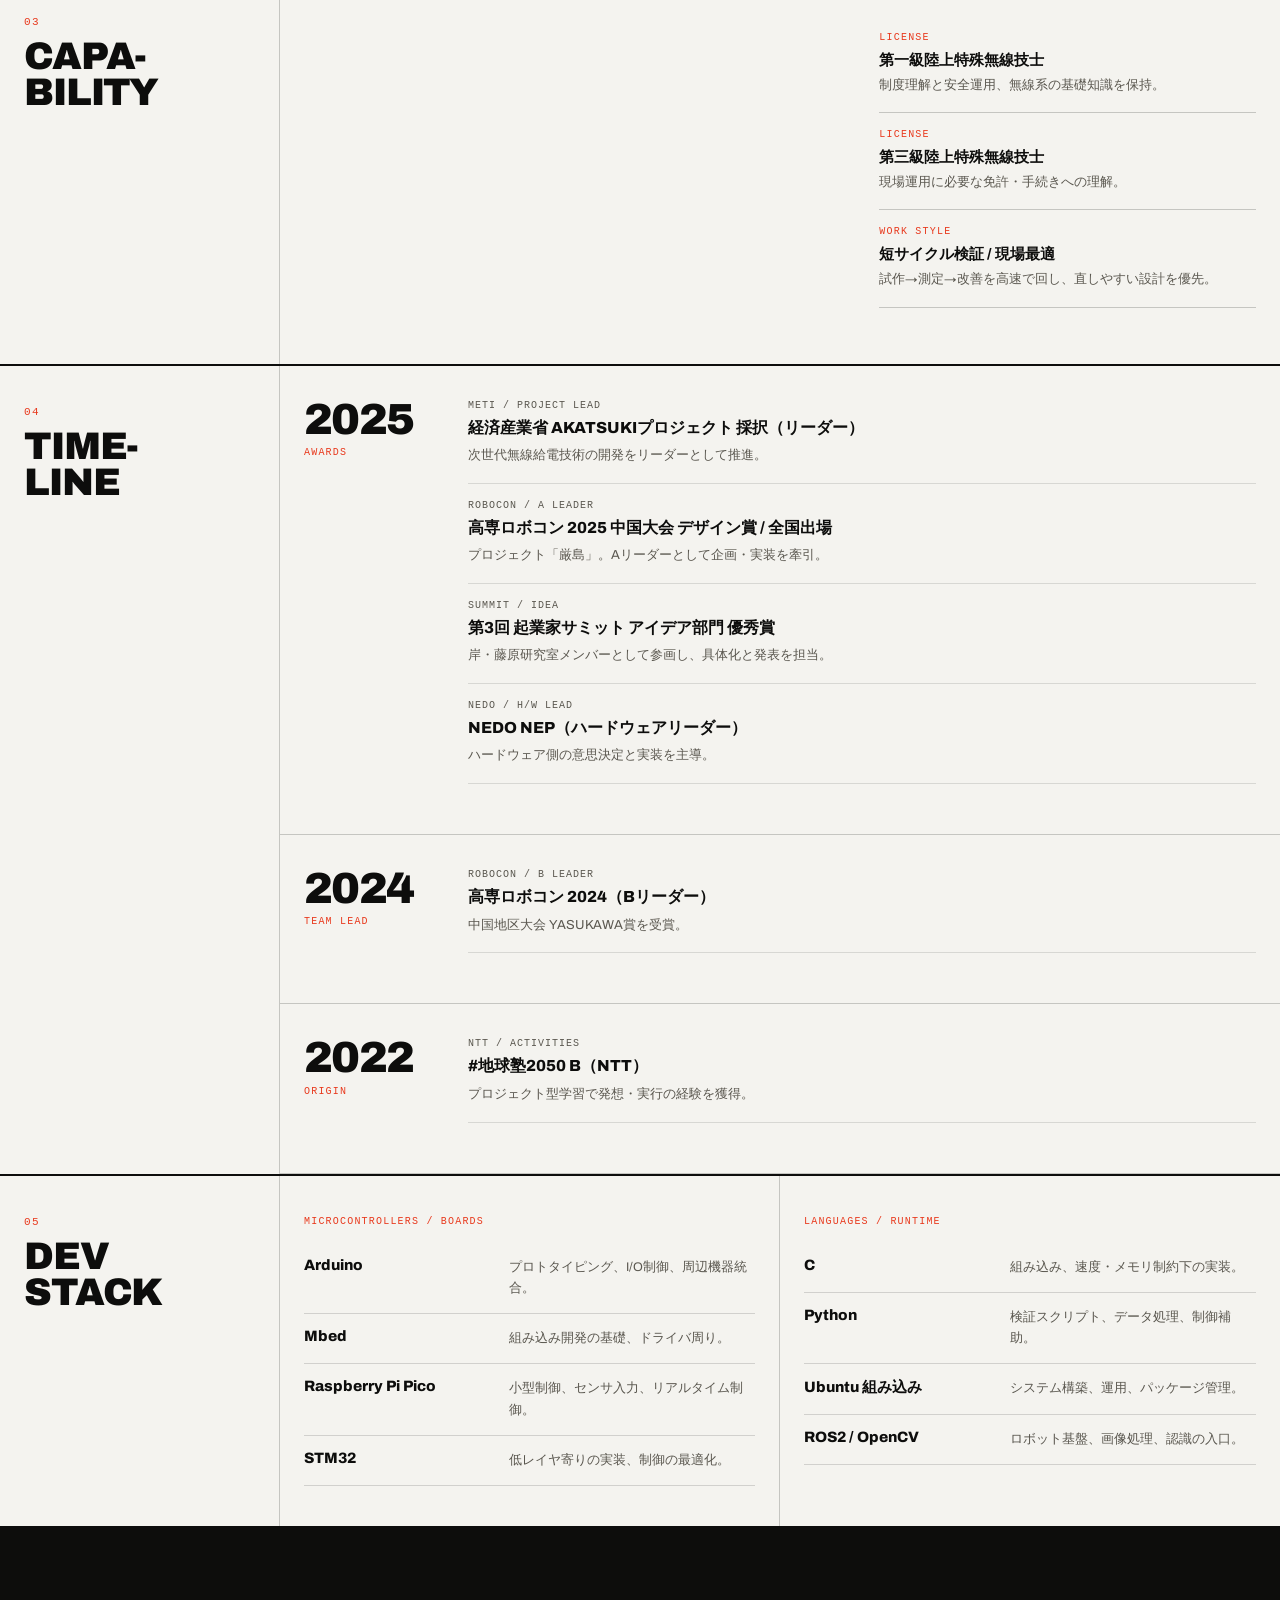
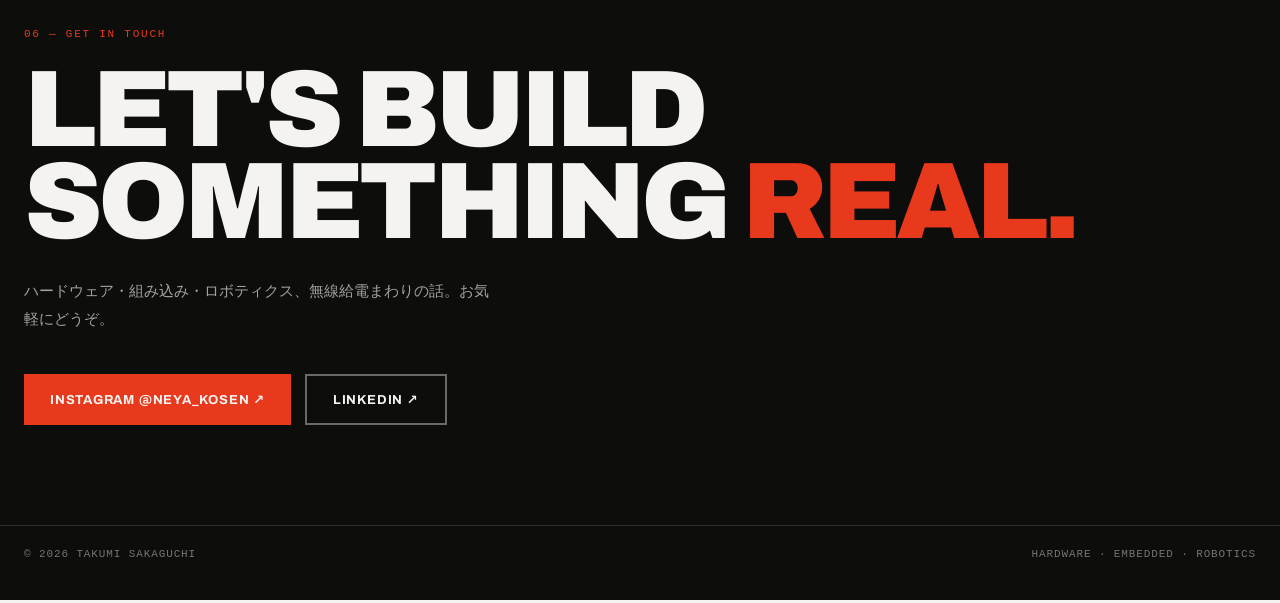
==== commit d3fe554a: "test" ====
--- a/docs/index.html
+++ b/docs/index.html
@@ -3,7 +3,7 @@
 <head>
 <meta charset="utf-8">
 <meta name="viewport" content="width=device-width, initial-scale=1">
-<title>坂口拓海 | Portfolio</title>
+<title>坂口 拓海 | Portfolio</title>
 <link rel="preconnect" href="https://fonts.googleapis.com">
 <link rel="preconnect" href="https://fonts.gstatic.com" crossorigin="">
 <link href="https://fonts.googleapis.com/css2?family=Archivo:ital,wght@0,400;0,500;0,600;0,700;0,800;0,900;1,700&display=swap" rel="stylesheet">
